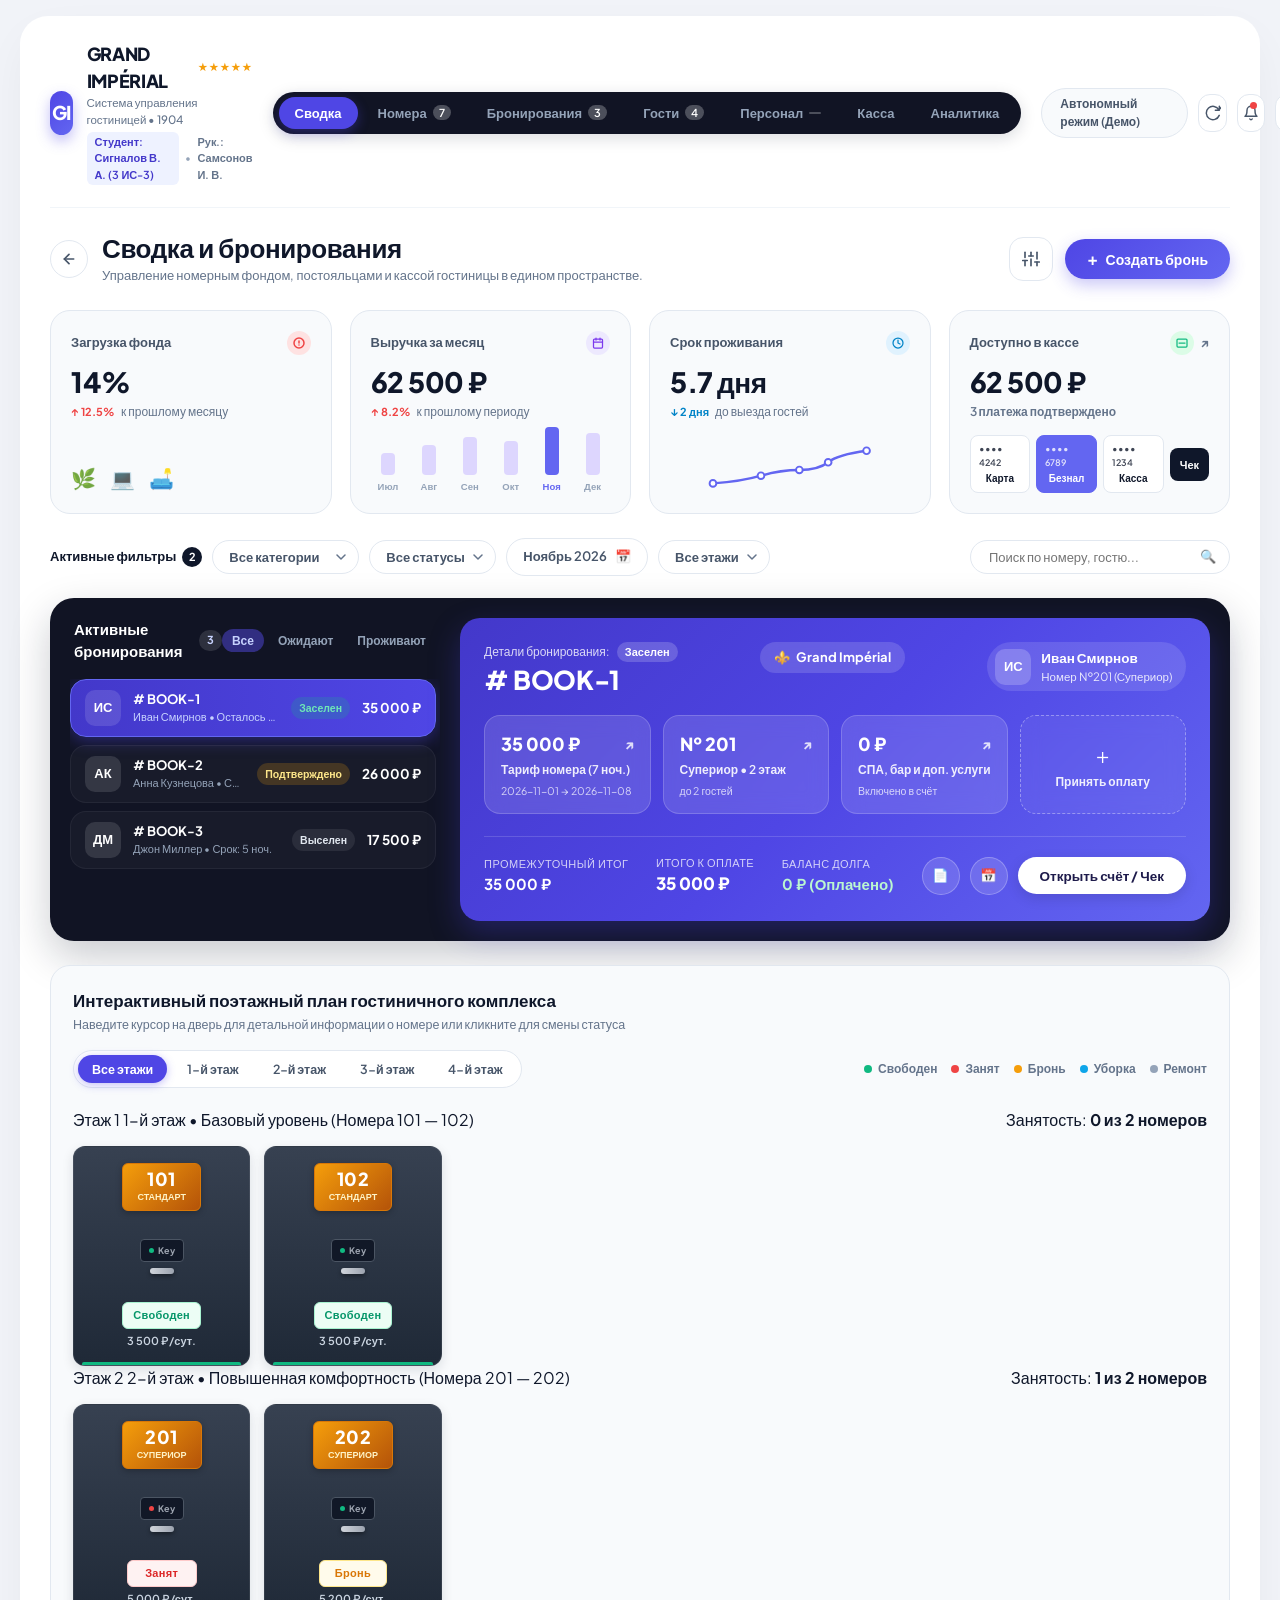
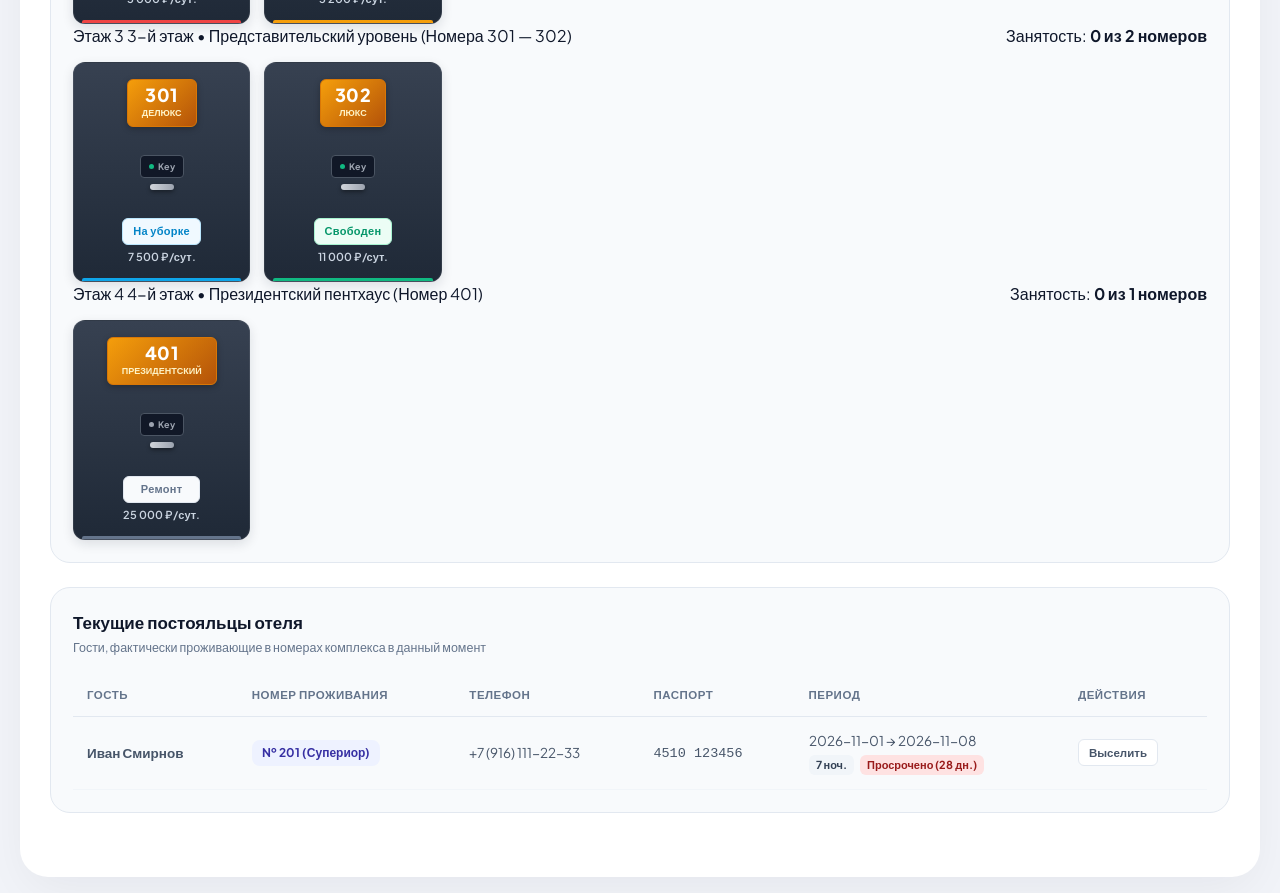
==== hotel-frontend/index.html @ 17fbbdf3 "Адаптация премиального Fintech SaaS Bento дизайна: дашборд-кокпит, капсульная навигация, мини-график" ====
<!DOCTYPE html>
<html lang="ru">
<head>
  <meta charset="UTF-8">
  <meta name="viewport" content="width=device-width, initial-scale=1.0">
  <title>ИС «Гостиница» — Управление номерным фондом</title>
  <link rel="preconnect" href="https://fonts.googleapis.com">
  <link rel="preconnect" href="https://fonts.gstatic.com" crossorigin>
  <link href="https://fonts.googleapis.com/css2?family=Plus+Jakarta+Sans:wght@400;500;600;700;800&display=swap" rel="stylesheet">
  <link rel="stylesheet" href="style.css">
</head>
<body>

  <!-- ======================================================================
       МАСТЕР-ХОЛСТ ПРИЛОЖЕНИЯ (СОВРЕМЕННЫЙ FINTECH / SAAS BENTO СТИЛЬ)
       ====================================================================== -->
  <div class="app-canvas">

    <!-- ВЕРХНЯЯ НАВИГАЦИОННАЯ ПАНЕЛЬ -->
    <header class="navbar">
      <!-- Логотип и бренд отеля -->
      <div class="brand-section">
        <div class="brand-logo-badge" title="Grand Impérial • Hotel Management System">
          <span class="brand-monogram">GI</span>
        </div>
        <div class="brand-info">
          <div class="brand-name-row">
            <span class="brand-name">GRAND IMPÉRIAL</span>
            <span class="brand-stars">★★★★★</span>
          </div>
          <div class="brand-tagline">Система управления гостиницей • 1904</div>
          <div class="brand-credentials">
            <span class="cred-pill">Студент: Сигналов В. А. (3 ИС-3)</span>
            <span class="cred-separator">•</span>
            <span class="cred-instructor">Рук.: Самсонов И. В.</span>
          </div>
        </div>
      </div>

      <!-- Центральная капсульная навигация (Pill Navigation) -->
      <nav class="nav-capsule">
        <button class="nav-item active" data-view="dashboard">
          <span>Сводка</span>
        </button>
        <button class="nav-item" data-view="rooms">
          <span>Номера</span>
          <span id="nav-rooms-badge" class="nav-pill-badge"></span>
        </button>
        <button class="nav-item" data-view="bookings">
          <span>Бронирования</span>
          <span id="nav-bookings-badge" class="nav-pill-badge"></span>
        </button>
        <button class="nav-item" data-view="guests">
          <span>Гости</span>
          <span id="nav-guests-badge" class="nav-pill-badge"></span>
        </button>
        <button class="nav-item" data-view="staff">
          <span>Персонал</span>
          <span id="nav-staff-badge" class="nav-pill-badge"></span>
        </button>
        <button class="nav-item" data-view="tariffs">
          <span>Касса</span>
        </button>
        <button class="nav-item" data-view="reports">
          <span>Аналитика</span>
        </button>
      </nav>

      <!-- Правый блок действий и профиль -->
      <div class="nav-actions-group">
        <!-- Статус сервера -->
        <div class="server-status-pill" title="Статус подключения к Spring Boot REST API">
          <span id="server-status-dot" class="server-pulse-dot"></span>
          <span id="server-status-label">Онлайн</span>
        </div>

        <!-- Кнопка проверки связи -->
        <button class="icon-round-btn" onclick="checkBackendConnection(true)" title="Проверить связь с сервером">
          <svg width="16" height="16" viewBox="0 0 24 24" fill="none" stroke="currentColor" stroke-width="2.2" stroke-linecap="round" stroke-linejoin="round">
            <path d="M21.5 2v6h-6M21.34 15.57a10 10 0 1 1-.57-8.38l5.67-5.67"/>
          </svg>
        </button>

        <!-- Колокольчик уведомлений -->
        <button class="icon-round-btn with-badge" title="Системные уведомления" onclick="notify('Система управления работает в штатном режиме')">
          <svg width="16" height="16" viewBox="0 0 24 24" fill="none" stroke="currentColor" stroke-width="2.2" stroke-linecap="round" stroke-linejoin="round">
            <path d="M18 8A6 6 0 0 0 6 8c0 7-3 9-3 9h18s-3-2-3-9"></path>
            <path d="M13.73 21a2 2 0 0 1-3.46 0"></path>
          </svg>
          <span class="btn-dot-badge"></span>
        </button>

        <!-- Защита от стресс-тестирования (Илья Валерьевич) -->
        <button class="icon-round-btn" title="Защита от стресс-тестирования (Илья Валерьевич)" onclick="window.triggerSamsonovStressTest('OVERFLOW')">
          <svg width="16" height="16" viewBox="0 0 24 24" fill="none" stroke="currentColor" stroke-width="2.2" stroke-linecap="round" stroke-linejoin="round">
            <path d="M12 22s8-4 8-10V5l-8-3-8 3v7c0 6 8 10 8 10z"/>
          </svg>
        </button>

        <!-- Аватар пользователя (Сигналов В. А.) -->
        <div class="user-avatar-badge" title="Студент Сигналов В. А. (Группа 3 ИС-3)">
          <span>ВС</span>
        </div>
      </div>
    </header>

    <!-- ПОДЗАГОЛОВОК СТРАНИЦЫ (ЗАГОЛОВОК + ДЕЙСТВИЕ) -->
    <div class="sub-header-bar">
      <div class="sub-header-title-box">
        <button class="btn-circle-back" onclick="navigateTo('dashboard')" title="На главную">
          <svg width="16" height="16" viewBox="0 0 24 24" fill="none" stroke="currentColor" stroke-width="2.5" stroke-linecap="round" stroke-linejoin="round">
            <line x1="19" y1="12" x2="5" y2="12"></line>
            <polyline points="12 19 5 12 12 5"></polyline>
          </svg>
        </button>
        <div>
          <h2 id="page-main-title" class="page-title">Сводка и бронирования</h2>
          <p id="page-main-subtitle" class="page-subtitle">Управление номерным фондом, постояльцами и кассой гостиницы в едином пространстве.</p>
        </div>
      </div>

      <div class="sub-header-actions">
        <button class="btn-icon-filter" title="Фильтры" onclick="toggleActiveFilters()">
          <svg width="18" height="18" viewBox="0 0 24 24" fill="none" stroke="currentColor" stroke-width="2.2" stroke-linecap="round" stroke-linejoin="round">
            <line x1="4" y1="21" x2="4" y2="14"></line>
            <line x1="4" y1="10" x2="4" y2="3"></line>
            <line x1="12" y1="21" x2="12" y2="12"></line>
            <line x1="12" y1="8" x2="12" y2="3"></line>
            <line x1="20" y1="21" x2="20" y2="16"></line>
            <line x1="20" y1="12" x2="20" y2="3"></line>
            <line x1="1" y1="14" x2="7" y2="14"></line>
            <line x1="9" y1="8" x2="15" y2="8"></line>
            <line x1="17" y1="16" x2="23" y2="16"></line>
          </svg>
        </button>

        <button class="btn-primary-capsule" onclick="openModal('modal-add-booking')">
          <span class="plus-sign">+</span> Создать бронь
        </button>
      </div>
    </div>

    <!-- ======================================================================
         1. ДАШБОРД (СВОДКА И БРОНИРОВАНИЯ)
         ====================================================================== -->
    <section id="view-dashboard" class="screen-view active">
      
      <!-- 4 BENTO KPI КАРТОЧКИ (ИЗ РЕФЕРЕНСА) -->
      <div class="bento-metric-grid">
        
        <!-- Карточка 1: Загрузка фонда -->
        <div class="bento-stat-card">
          <div class="bento-card-top">
            <span class="bento-card-label">Загрузка фонда</span>
            <span class="bento-icon-circle red" title="Текущий уровень заполненности">
              <svg width="12" height="12" viewBox="0 0 24 24" fill="none" stroke="currentColor" stroke-width="3" stroke-linecap="round" stroke-linejoin="round">
                <circle cx="12" cy="12" r="10"></circle>
                <line x1="12" y1="8" x2="12" y2="12"></line>
                <line x1="12" y1="16" x2="12.01" y2="16"></line>
              </svg>
            </span>
          </div>
          <div id="dash-kpi-rate" class="bento-big-metric">0%</div>
          <div class="bento-delta-row">
            <span class="delta-badge positive">↑ 12.5%</span>
            <span class="delta-text">к прошлому месяцу</span>
          </div>

          <!-- Миниатюра интерьера номера -->
          <div class="bento-visual-room">
            <div class="room-lamp-art">
              <div class="art-plant">🌿</div>
              <div class="art-laptop">💻</div>
              <div class="art-lamp">🛋️</div>
            </div>
          </div>
        </div>

        <!-- Карточка 2: Выручка за период (с мини-бар-чартом) -->
        <div class="bento-stat-card">
          <div class="bento-card-top">
            <span class="bento-card-label">Выручка за месяц</span>
            <span class="bento-icon-circle purple" title="Кассовые поступления">
              <svg width="12" height="12" viewBox="0 0 24 24" fill="none" stroke="currentColor" stroke-width="2.5" stroke-linecap="round" stroke-linejoin="round">
                <rect x="3" y="4" width="18" height="18" rx="2" ry="2"></rect>
                <line x1="16" y1="2" x2="16" y2="6"></line>
                <line x1="8" y1="2" x2="8" y2="6"></line>
                <line x1="3" y1="10" x2="21" y2="10"></line>
              </svg>
            </span>
          </div>
          <div id="dash-kpi-rev" class="bento-big-metric">0 ₽</div>
          <div class="bento-delta-row">
            <span class="delta-badge positive">↑ 8.2%</span>
            <span class="delta-text">к прошлому периоду</span>
          </div>

          <!-- Мини-гистограмма (Bar Chart) как в референсе -->
          <div class="mini-bar-chart">
            <div class="mini-bar-col">
              <div class="mini-bar-fill h-40"></div>
              <span>Июл</span>
            </div>
            <div class="mini-bar-col">
              <div class="mini-bar-fill h-55"></div>
              <span>Авг</span>
            </div>
            <div class="mini-bar-col">
              <div class="mini-bar-fill h-70"></div>
              <span>Сен</span>
            </div>
            <div class="mini-bar-col">
              <div class="mini-bar-fill h-60"></div>
              <span>Окт</span>
            </div>
            <div class="mini-bar-col active">
              <div class="mini-bar-fill h-90"></div>
              <span>Ноя</span>
            </div>
            <div class="mini-bar-col">
              <div class="mini-bar-fill h-75"></div>
              <span>Дек</span>
            </div>
          </div>
        </div>

        <!-- Карточка 3: Средний срок проживания (со спарклайном) -->
        <div class="bento-stat-card">
          <div class="bento-card-top">
            <span class="bento-card-label">Срок проживания</span>
            <span class="bento-icon-circle cyan" title="Средняя продолжительность заезда">
              <svg width="12" height="12" viewBox="0 0 24 24" fill="none" stroke="currentColor" stroke-width="2.5" stroke-linecap="round" stroke-linejoin="round">
                <circle cx="12" cy="12" r="10"></circle>
                <polyline points="12 6 12 12 16 14"></polyline>
              </svg>
            </span>
          </div>
          <div id="dash-kpi-stay" class="bento-big-metric">3.4 дня</div>
          <div class="bento-delta-row">
            <span class="delta-badge cyan">↓ 2 дня</span>
            <span class="delta-text">до выезда гостей</span>
          </div>

          <!-- Спарклайн кривая с точками как в референсе -->
          <div class="mini-sparkline-box">
            <svg class="sparkline-svg" viewBox="0 0 160 50">
              <path d="M 0 40 Q 30 38, 50 32 T 90 26 T 120 18 T 160 6" fill="none" stroke="#6366f1" stroke-width="2.5" stroke-linecap="round"/>
              <circle cx="0" cy="40" r="3.5" fill="#ffffff" stroke="#6366f1" stroke-width="2"/>
              <circle cx="50" cy="32" r="3.5" fill="#ffffff" stroke="#6366f1" stroke-width="2"/>
              <circle cx="90" cy="26" r="3.5" fill="#ffffff" stroke="#6366f1" stroke-width="2"/>
              <circle cx="120" cy="18" r="3.5" fill="#ffffff" stroke="#6366f1" stroke-width="2"/>
              <circle cx="160" cy="6" r="3.5" fill="#ffffff" stroke="#6366f1" stroke-width="2"/>
            </svg>
          </div>
        </div>

        <!-- Карточка 4: Кассовый баланс и способы выплат -->
        <div class="bento-stat-card">
          <div class="bento-card-top">
            <span class="bento-card-label">Доступно в кассе</span>
            <div style="display:flex; gap:6px; align-items:center">
              <span class="bento-icon-circle green" title="Финансовый резерв">
                <svg width="12" height="12" viewBox="0 0 24 24" fill="none" stroke="currentColor" stroke-width="2.5" stroke-linecap="round" stroke-linejoin="round">
                  <rect x="2" y="4" width="20" height="16" rx="2"/>
                  <line x1="6" y1="12" x2="18" y2="12"/>
                </svg>
              </span>
              <span class="bento-arrow-top-right">↗</span>
            </div>
          </div>
          <div id="dash-kpi-cash" class="bento-big-metric">62 500 ₽</div>
          <div class="bento-delta-row">
            <span class="delta-text" style="color:#64748b; font-weight:600">3 платежа подтверждено</span>
          </div>

          <!-- Способы оплаты (карточки чипов Visa/Stripe/Безнал) -->
          <div class="payment-chips-row">
            <div class="pay-chip">
              <span class="chip-dots">•••• 4242</span>
              <span class="chip-brand">Карта</span>
            </div>
            <div class="pay-chip active-purple">
              <span class="chip-dots">•••• 6789</span>
              <span class="chip-brand">Безнал</span>
            </div>
            <div class="pay-chip">
              <span class="chip-dots">•••• 1234</span>
              <span class="chip-brand">Касса</span>
            </div>
            <button class="pay-chip-btn" onclick="openPaymentModal()" title="Принять оплату">
              Чек
            </button>
          </div>
        </div>

      </div>

      <!-- СТРОКА АКТИВНЫХ ФИЛЬТРОВ (КАК В РЕФЕРЕНСЕ) -->
      <div class="filter-toolbar-row">
        <div class="filter-left-group">
          <div class="filter-active-pill">
            <span>Активные фильтры</span>
            <span id="active-filters-count" class="filter-count-badge">2</span>
          </div>

          <!-- Выпадающие фильтры в стиле пилюль -->
          <div class="pill-select-wrapper">
            <select id="dash-filter-category" class="pill-select" onchange="filterDashboardContent()">
              <option value="">Все категории</option>
              <option value="STANDARD">Стандарт</option>
              <option value="SUPERIOR">Супериор</option>
              <option value="DELUXE">Делюкс</option>
              <option value="SUITE">Люкс</option>
              <option value="PRESIDENTIAL">Президентский</option>
            </select>
          </div>

          <div class="pill-select-wrapper">
            <select id="dash-filter-status" class="pill-select" onchange="filterDashboardContent()">
              <option value="">Все статусы</option>
              <option value="AVAILABLE">Свободен</option>
              <option value="OCCUPIED">Занят</option>
              <option value="BOOKED">Бронь</option>
              <option value="CLEANING">Уборка</option>
              <option value="OUT_OF_ORDER">Ремонт</option>
            </select>
          </div>

          <div class="pill-date-chip">
            <span>Ноябрь 2026</span>
            <span class="chip-cal-icon">📅</span>
          </div>

          <div class="pill-select-wrapper">
            <select id="dash-filter-floor" class="pill-select" onchange="filterFloorView(this.value)">
              <option value="all">Все этажи</option>
              <option value="1">1-й этаж</option>
              <option value="2">2-й этаж</option>
              <option value="3">3-й этаж</option>
              <option value="4">4-й этаж</option>
            </select>
          </div>
        </div>

        <div class="filter-search-box">
          <input type="text" id="dash-global-search" class="pill-search-input" placeholder="Поиск по номеру, гостю..." oninput="handleGlobalSearch(this.value)">
          <span class="search-lens-icon">🔍</span>
        </div>
      </div>

      <!-- ФЛАГМАНСКАЯ ТЕМНАЯ ПАНЕЛЬ-КОКПИТ (DUAL-PANE MASTER-DETAIL ИЗ РЕФЕРЕНСА) -->
      <div class="cockpit-container">
        <!-- Левая часть: Список бронирований и постояльцев -->
        <div class="cockpit-sidebar">
          <div class="cockpit-sidebar-header">
            <div class="cockpit-sidebar-title">
              <span>Активные бронирования</span>
              <span id="cockpit-count-badge" class="cockpit-counter">0</span>
            </div>
            <div class="cockpit-mini-tabs">
              <button class="cockpit-tab-pill active" onclick="setCockpitFilter('ALL', this)">Все</button>
              <button class="cockpit-tab-pill" onclick="setCockpitFilter('UNPAID', this)">Ожидают</button>
              <button class="cockpit-tab-pill" onclick="setCockpitFilter('CHECKED_IN', this)">Проживают</button>
            </div>
          </div>

          <div id="cockpit-bookings-list" class="cockpit-list">
            <!-- Заполняется динамически через renderDashboardCockpit() -->
          </div>
        </div>

        <!-- Правая часть: Фирменная индиго-карточка деталей бронирования -->
        <div class="cockpit-detail-pane">
          <div id="cockpit-detail-container" class="cockpit-detail-card">
            <!-- Заполняется динамически через renderDashboardCockpit() -->
          </div>
        </div>
      </div>

      <!-- ИНТЕРАКТИВНЫЙ ПОЭТАЖНЫЙ ПЛАН С ДВЕРЯМИ НОМЕРОВ -->
      <div class="floor-plan-panel" style="margin-top:24px">
        <div class="panel-header" style="margin-bottom:16px; border-bottom:none; padding-bottom:0">
          <div>
            <div class="panel-title">Интерактивный поэтажный план гостиничного комплекса</div>
            <div class="panel-subtitle">
              Наведите курсор на дверь для детальной информации о номере или кликните для смены статуса
            </div>
          </div>
        </div>

        <!-- Панель фильтрации этажей и легенда -->
        <div class="floor-selector-bar">
          <div class="floor-tabs" id="floor-tabs-nav">
            <button class="floor-tab-btn active" onclick="filterFloorView('all')">Все этажи</button>
            <button class="floor-tab-btn" onclick="filterFloorView(1)">1-й этаж</button>
            <button class="floor-tab-btn" onclick="filterFloorView(2)">2-й этаж</button>
            <button class="floor-tab-btn" onclick="filterFloorView(3)">3-й этаж</button>
            <button class="floor-tab-btn" onclick="filterFloorView(4)">4-й этаж</button>
          </div>

          <div class="status-legend">
            <div class="legend-item"><span class="legend-dot available"></span> Свободен</div>
            <div class="legend-item"><span class="legend-dot occupied"></span> Занят</div>
            <div class="legend-item"><span class="legend-dot booked"></span> Бронь</div>
            <div class="legend-item"><span class="legend-dot cleaning"></span> Уборка</div>
            <div class="legend-item"><span class="legend-dot repair"></span> Ремонт</div>
          </div>
        </div>

        <!-- Контейнер коридоров этажей -->
        <div id="floor-corridors-list"></div>
      </div>

      <!-- РЕЕСТР ПРОЖИВАЮЩИХ ПОСТОЯЛЬЦЕВ -->
      <div class="panel" style="margin-top:24px">
        <div class="panel-header">
          <div>
            <div class="panel-title">Текущие постояльцы отеля</div>
            <div class="panel-subtitle">Гости, фактически проживающие в номерах комплекса в данный момент</div>
          </div>
        </div>
        <div class="table-responsive">
          <table class="table">
            <thead>
              <tr>
                <th>Гость</th>
                <th>Номер проживания</th>
                <th>Телефон</th>
                <th>Паспорт</th>
                <th>Период</th>
                <th>Действия</th>
              </tr>
            </thead>
            <tbody id="dash-arrivals"></tbody>
          </table>
        </div>
      </div>

    </section>

    <!-- ======================================================================
         2. НОМЕРА
         ====================================================================== -->
    <section id="view-rooms" class="screen-view">
      <div class="panel">
        <div class="panel-header">
          <div>
            <div class="panel-title">Реестр номерного фонда</div>
            <div class="panel-subtitle">Полный перечень номеров гостиницы с параметрами и тарификацией</div>
          </div>
          <button class="btn-primary-capsule" onclick="openModal('modal-add-room')">
            <span class="plus-sign">+</span> Добавить номер
          </button>
        </div>

        <div style="display:flex; gap:12px; flex-wrap:wrap; margin-bottom:18px">
          <div class="pill-search-box-inline">
            <input type="text" id="room-search-input" class="pill-search-input" placeholder="Поиск по номеру..." oninput="filterRoomsList()">
          </div>
          <div class="pill-select-wrapper">
            <select id="room-status-filter" class="pill-select" onchange="filterRoomsList()">
              <option value="">Все статусы</option>
              <option value="AVAILABLE">Свободен</option>
              <option value="OCCUPIED">Занят</option>
              <option value="BOOKED">Забронирован</option>
              <option value="CLEANING">На уборке</option>
              <option value="OUT_OF_ORDER">Ремонт</option>
            </select>
          </div>
        </div>

        <div class="table-responsive">
          <table class="table">
            <thead>
              <tr>
                <th>Номер</th>
                <th>Категория</th>
                <th>Этаж</th>
                <th>Вместимость</th>
                <th>Цена за сутки</th>
                <th>Текущий статус</th>
                <th>Действия</th>
              </tr>
            </thead>
            <tbody id="rooms-tbody"></tbody>
          </table>
        </div>
      </div>
    </section>

    <!-- ======================================================================
         3. БРОНИРОВАНИЯ
         ====================================================================== -->
    <section id="view-bookings" class="screen-view">
      <div class="panel">
        <div class="panel-header">
          <div>
            <div class="panel-title">Журнал бронирований</div>
            <div class="panel-subtitle">Учет предварительных и активных броней номерного фонда</div>
          </div>
          <button class="btn-primary-capsule" onclick="openModal('modal-add-booking')">
            <span class="plus-sign">+</span> Создать бронь
          </button>
        </div>

        <div class="table-responsive">
          <table class="table">
            <thead>
              <tr>
                <th>ID</th>
                <th>Гость</th>
                <th>Номер</th>
                <th>Даты проживания</th>
                <th>Стоимость</th>
                <th>Статус</th>
                <th>Действия</th>
              </tr>
            </thead>
            <tbody id="bookings-tbody"></tbody>
          </table>
        </div>
      </div>
    </section>

    <!-- ======================================================================
         4. СЛУЖБА ПРИЕМА И ГОСТИ
         ====================================================================== -->
    <section id="view-guests" class="screen-view">
      <div class="panel">
        <div class="panel-header">
          <div>
            <div class="panel-title">Служба приема и база постояльцев</div>
            <div class="panel-subtitle">Информация о гостях, прикрепленных номерах и статус заселения</div>
          </div>
          <button class="btn-primary-capsule" onclick="openModal('modal-add-guest')">
            <span class="plus-sign">+</span> Зарегистрировать гостя
          </button>
        </div>

        <div class="table-responsive">
          <table class="table">
            <thead>
              <tr>
                <th>ФИО гостя</th>
                <th>Назначенный номер</th>
                <th>Паспорт</th>
                <th>Телефон</th>
                <th>Гражданство</th>
                <th>Статус размещения</th>
                <th>Действие службы приема</th>
              </tr>
            </thead>
            <tbody id="guests-tbody"></tbody>
          </table>
        </div>
      </div>
    </section>

    <!-- ======================================================================
         5. ПЕРСОНАЛ
         ====================================================================== -->
    <section id="view-staff" class="screen-view">
      <div class="panel">
        <div class="panel-header">
          <div>
            <div class="panel-title">Штатное расписание и сотрудники</div>
            <div class="panel-subtitle">Управление персоналом гостиницы, должностями и сменами</div>
          </div>
          <button class="btn-primary-capsule" onclick="openModal('modal-add-staff')">
            <span class="plus-sign">+</span> Добавить сотрудника
          </button>
        </div>
        <div id="staff-grid" class="staff-grid"></div>
      </div>
    </section>

    <!-- ======================================================================
         6. ТАРИФЫ И КАССА
         ====================================================================== -->
    <section id="view-tariffs" class="screen-view">
      <div class="panel">
        <div class="panel-header">
          <div>
            <div class="panel-title">Тарифная сетка номеров</div>
            <div class="panel-subtitle">Базовые и сезонные цены на категории номеров</div>
          </div>
        </div>
        <div class="table-responsive">
          <table class="table">
            <thead>
              <tr>
                <th>Тарифный план</th>
                <th>Категория</th>
                <th>Цена за сутки</th>
                <th>Период действия</th>
                <th>Статус</th>
              </tr>
            </thead>
            <tbody id="tariffs-tbody"></tbody>
          </table>
        </div>
      </div>

      <div class="panel" style="margin-top:24px">
        <div class="panel-header">
          <div>
            <div class="panel-title">Кассовый журнал платежей</div>
            <div class="panel-subtitle">Реестр входящих оплат и предоплат за проживание</div>
          </div>
          <button class="btn-primary-capsule" onclick="openPaymentModal()">
            <span class="plus-sign">+</span> Принять оплату
          </button>
        </div>
        <div class="table-responsive">
          <table class="table">
            <thead>
              <tr>
                <th>ID</th>
                <th>Основание</th>
                <th>Сумма</th>
                <th>Способ оплаты</th>
                <th>Дата и время</th>
                <th>Примечание</th>
              </tr>
            </thead>
            <tbody id="payments-tbody"></tbody>
          </table>
        </div>
      </div>
    </section>

    <!-- ======================================================================
         7. АНАЛИТИКА И ОТЧЕТЫ
         ====================================================================== -->
    <section id="view-reports" class="screen-view">
      
      <div class="bento-row">
        <div class="bento-card">
          <div class="label">Средняя загрузка фонда</div>
          <div id="rep-occ-rate" class="metric" style="color:#4f46e5">0%</div>
          <div id="rep-occ-total" class="desc" style="font-weight:700">Всего 0 номеров</div>
          <div id="rep-occ-breakdown" class="desc" style="margin-top:6px"></div>
        </div>

        <div class="bento-card">
          <div class="label">Общая выручка отеля</div>
          <div id="rep-rev-total" class="metric" style="color:#10b981">0 ₽</div>
          <div id="rep-rev-tx" class="desc" style="font-weight:700">0 платежей проведено</div>
          <div class="desc" style="margin-top:6px">Всего финансовых поступлений</div>
        </div>
      </div>

      <div class="report-grid">
        <div class="panel">
          <div class="panel-header">
            <div>
              <div class="panel-title">Структура выручки по способам расчета</div>
              <div class="panel-subtitle">Распределение финансовых потоков комплекса</div>
            </div>
          </div>
          <div class="metric-bar-group">
            <div class="metric-bar-item">
              <div class="metric-bar-labels">
                <span style="font-weight:600">Банковские карты:</span>
                <strong id="rep-card-sum">0 ₽</strong>
              </div>
              <div class="metric-bar-track">
                <div id="rep-card-bar" class="metric-bar-fill card-blue" style="width:0%"></div>
              </div>
            </div>

            <div class="metric-bar-item">
              <div class="metric-bar-labels">
                <span style="font-weight:600">Безналичные переводы:</span>
                <strong id="rep-transfer-sum">0 ₽</strong>
              </div>
              <div class="metric-bar-track">
                <div id="rep-transfer-bar" class="metric-bar-fill transfer-purple" style="width:0%"></div>
              </div>
            </div>

            <div class="metric-bar-item">
              <div class="metric-bar-labels">
                <span style="font-weight:600">Наличный расчет:</span>
                <strong id="rep-cash-sum">0 ₽</strong>
              </div>
              <div class="metric-bar-track">
                <div id="rep-cash-bar" class="metric-bar-fill cash-emerald" style="width:0%"></div>
              </div>
            </div>
          </div>
        </div>

        <div class="panel">
          <div class="panel-header">
            <div>
              <div class="panel-title">Показатели персонала</div>
              <div class="panel-subtitle">Оценки и количество завершенных смен</div>
            </div>
          </div>
          <div id="rep-staff-kpi" style="display:flex; flex-direction:column; gap:12px"></div>
        </div>
      </div>
    </section>

  </div> <!-- /app-canvas -->

  <!-- ======================================================================
       МОДАЛЬНЫЕ ОКНА
       ====================================================================== -->

  <!-- 1. Быстрое заселение гостя в номер -->
  <div id="modal-quick-checkin" class="modal-backdrop">
    <div class="modal-box">
      <div class="modal-header">
        <h3>Заселение гостя в номер</h3>
        <button class="modal-close-btn" onclick="closeModal('modal-quick-checkin')">&times;</button>
      </div>
      <form onsubmit="submitQuickCheckIn(event)">
        <div class="modal-body form-grid">
          <div id="modal-quick-checkin-alert" class="modal-alert full" style="display:none"></div>
          
          <input type="hidden" id="checkin-guest-id">
          <div class="form-group full">
            <label>Гость</label>
            <input type="text" id="checkin-guest-name" class="form-control" readonly style="background:#f8fafc; font-weight:700">
          </div>

          <div class="form-group full">
            <label>Выберите номер для заселения</label>
            <select id="checkin-room-select" class="form-control" required onchange="recalculateCheckInSummary()">
              <option value="">-- Выберите свободный номер --</option>
            </select>
          </div>

          <div class="form-group">
            <label>Дата заезда</label>
            <input type="date" id="checkin-date" class="form-control" required onchange="onQuickCheckInDateChange()">
          </div>

          <div class="form-group">
            <label>Количество ночей</label>
            <input type="number" id="checkin-nights" class="form-control" min="1" max="90" value="3" required oninput="onQuickCheckInNightsInput()">
          </div>

          <div class="form-group full">
            <label>Планируемая дата выезда (расчет)</label>
            <input type="date" id="checkin-checkout-date" class="form-control" required onchange="onQuickCheckInOutDateChange()">
          </div>

          <!-- Сводка расчета проживания -->
          <div id="checkin-calculation-box" class="form-group full" style="background:#f8fafc; border:1px solid #e2e8f0; border-radius:12px; padding:12px; font-size:12.5px; line-height:1.6">
            <div>Тариф номера: <strong id="checkin-summary-rate">—</strong></div>
            <div>Срок: <strong id="checkin-summary-nights">3 ночи</strong> (<span id="checkin-summary-dates">—</span>)</div>
            <div style="font-size:14px; color:#4f46e5; font-weight:800; margin-top:4px">Итоговая стоимость: <span id="checkin-summary-total">—</span></div>
          </div>
        </div>
        <div class="modal-footer">
          <button type="button" class="btn btn-secondary" onclick="closeModal('modal-quick-checkin')">Отмена</button>
          <button type="submit" id="checkin-submit-btn" class="btn btn-primary">Заселить в номер</button>
        </div>
      </form>
    </div>
  </div>

  <!-- 2. Смена статуса номера -->
  <div id="modal-status" class="modal-backdrop">
    <div class="modal-box">
      <div class="modal-header">
        <h3>Управление статусом номера <span id="status-modal-num"></span></h3>
        <button class="modal-close-btn" onclick="closeModal('modal-status')">&times;</button>
      </div>
      <div class="modal-body">
        <div id="modal-status-alert" class="modal-alert" style="display:none"></div>
        <div class="form-group">
          <label>Новый статус номера</label>
          <select id="modal-room-status-sel" class="form-control">
            <option value="AVAILABLE">Свободен (готов к заселению)</option>
            <option value="OCCUPIED">Занят (проживает гость)</option>
            <option value="BOOKED">Забронирован (ожидает заезда)</option>
            <option value="CLEANING">На уборке (санитарная обработка)</option>
            <option value="OUT_OF_ORDER">Ремонт (техническое обслуживание)</option>
          </select>
        </div>
      </div>
      <div class="modal-footer">
        <button type="button" class="btn btn-secondary" onclick="closeModal('modal-status')">Отмена</button>
        <button id="modal-status-submit-btn" class="btn btn-primary" onclick="applyRoomStatus()">Сохранить статус</button>
      </div>
    </div>
  </div>

  <!-- 3. Новый номер -->
  <div id="modal-add-room" class="modal-backdrop">
    <div class="modal-box">
      <div class="modal-header">
        <h3>Добавление номера в фонд</h3>
        <button class="modal-close-btn" onclick="closeModal('modal-add-room')">&times;</button>
      </div>
      <form onsubmit="submitRoom(event)">
        <div class="modal-body form-grid">
          <div id="modal-add-room-alert" class="modal-alert full" style="display:none"></div>
          <div class="form-group">
            <label>Номер комнаты</label>
            <input type="text" id="add-room-num" class="form-control" placeholder="Напр. 101" required>
          </div>
          <div class="form-group">
            <label>Категория</label>
            <select id="add-room-type" class="form-control" required>
              <option value="STANDARD">Стандарт</option>
              <option value="SUPERIOR">Супериор</option>
              <option value="DELUXE">Делюкс</option>
              <option value="SUITE">Люкс</option>
              <option value="PRESIDENTIAL">Президентский</option>
            </select>
          </div>
          <div class="form-group">
            <label>Этаж (1-4)</label>
            <input type="number" id="add-room-floor" class="form-control" min="1" max="4" value="1" required>
          </div>
          <div class="form-group">
            <label>Вместимость (чел.)</label>
            <input type="number" id="add-room-guests" class="form-control" min="1" max="10" value="2" required>
          </div>
          <div class="form-group">
            <label>Тариф за сутки (₽)</label>
            <input type="number" id="add-room-price" class="form-control" step="100" min="500" value="3500" required>
          </div>
          <div class="form-group">
            <label>Исходный статус</label>
            <select id="add-room-status" class="form-control">
              <option value="AVAILABLE">Свободен</option>
              <option value="CLEANING">На уборке</option>
              <option value="OUT_OF_ORDER">Ремонт</option>
            </select>
          </div>
          <div class="form-group full">
            <label>Описание и оснащение</label>
            <textarea id="add-room-desc" class="form-control" rows="2" placeholder="Кровать King-size, рабочий стол, балкон..."></textarea>
          </div>
        </div>
        <div class="modal-footer">
          <button type="button" class="btn btn-secondary" onclick="closeModal('modal-add-room')">Отмена</button>
          <button type="submit" id="add-room-submit-btn" class="btn btn-primary">Создать номер</button>
        </div>
      </form>
    </div>
  </div>

  <!-- 4. Новое бронирование -->
  <div id="modal-add-booking" class="modal-backdrop">
    <div class="modal-box wide">
      <div class="modal-header">
        <h3>Новое бронирование</h3>
        <button class="modal-close-btn" onclick="closeModal('modal-add-booking')">&times;</button>
      </div>
      <form onsubmit="submitBooking(event)">
        <div class="modal-body form-grid">
          <div id="modal-add-booking-alert" class="modal-alert full" style="display:none"></div>
          <div class="form-group full">
            <label>Номер</label>
            <select id="newbook-room" class="form-control" required onchange="recalculateBookingSummary()"></select>
          </div>
          <div class="form-group full">
            <label>Гость</label>
            <select id="newbook-guest" class="form-control" required></select>
          </div>
          <div class="form-group">
            <label>Дата заезда</label>
            <input type="date" id="newbook-checkin" class="form-control" required onchange="onBookingCheckInDateChange()">
          </div>
          <div class="form-group">
            <label>Количество ночей</label>
            <input type="number" id="newbook-nights" class="form-control" min="1" max="90" value="3" required oninput="onBookingNightsChange()">
          </div>
          <div class="form-group">
            <label>Дата выезда</label>
            <input type="date" id="newbook-checkout" class="form-control" required onchange="onBookingCheckOutDateChange()">
          </div>
          <div class="form-group">
            <label>Гостей (чел.)</label>
            <input type="number" id="newbook-count" class="form-control" min="1" max="10" value="2" required>
          </div>

          <!-- Сводка расчета и проверка занятости -->
          <div id="newbook-summary-box" class="form-group full" style="background:#f8fafc; border:1px solid #e2e8f0; border-radius:12px; padding:14px; font-size:13px; line-height:1.6">
            <div id="newbook-conflict-alert" style="display:none; color:#ef4444; font-weight:700; margin-bottom:6px"></div>
            <div>Тариф выбранного номера: <strong id="newbook-calc-rate">—</strong></div>
            <div>Срок проживания: <strong id="newbook-calc-nights">3 ночи</strong></div>
            <div style="font-size:15px; color:#4f46e5; font-weight:800; margin-top:4px">
              Итого к оплате: <span id="newbook-calc-total">—</span>
            </div>
          </div>
        </div>
        <div class="modal-footer">
          <button type="button" class="btn btn-secondary" onclick="closeModal('modal-add-booking')">Отмена</button>
          <button type="submit" id="add-booking-submit-btn" class="btn btn-primary">Подтвердить бронь</button>
        </div>
      </form>
    </div>
  </div>

  <!-- 5. Новый гость -->
  <div id="modal-add-guest" class="modal-backdrop">
    <div class="modal-box">
      <div class="modal-header">
        <h3>Регистрация гостя в службе приема</h3>
        <button class="modal-close-btn" onclick="closeModal('modal-add-guest')">&times;</button>
      </div>
      <form onsubmit="submitGuest(event)">
        <div class="modal-body form-grid">
          <div id="modal-add-guest-alert" class="modal-alert full" style="display:none"></div>
          <div class="form-group">
            <label>Имя</label>
            <input type="text" id="guest-fn" class="form-control" placeholder="Иван" required>
          </div>
          <div class="form-group">
            <label>Фамилия</label>
            <input type="text" id="guest-ln" class="form-control" placeholder="Смирнов" required>
          </div>
          <div class="form-group">
            <label>Телефон</label>
            <input type="tel" id="guest-ph" class="form-control" placeholder="+7 (999) 000-00-00" required>
          </div>
          <div class="form-group">
            <label>Email</label>
            <input type="email" id="guest-em" class="form-control" placeholder="guest@example.com" required>
          </div>
          <div class="form-group">
            <label>Паспортные данные</label>
            <input type="text" id="guest-pass" class="form-control" placeholder="4510 123456" required>
          </div>
          <div class="form-group">
            <label>Гражданство</label>
            <input type="text" id="guest-nat" class="form-control" value="Россия">
          </div>
        </div>
        <div class="modal-footer">
          <button type="button" class="btn btn-secondary" onclick="closeModal('modal-add-guest')">Отмена</button>
          <button type="submit" id="add-guest-submit-btn" class="btn btn-primary">Зарегистрировать</button>
        </div>
      </form>
    </div>
  </div>

  <!-- 6. Новый сотрудник -->
  <div id="modal-add-staff" class="modal-backdrop">
    <div class="modal-box">
      <div class="modal-header">
        <h3>Прием сотрудника в штат</h3>
        <button class="modal-close-btn" onclick="closeModal('modal-add-staff')">&times;</button>
      </div>
      <form onsubmit="submitStaff(event)">
        <div class="modal-body form-grid">
          <div id="modal-add-staff-alert" class="modal-alert full" style="display:none"></div>
          <div class="form-group">
            <label>Имя</label>
            <input type="text" id="staff-fn" class="form-control" required>
          </div>
          <div class="form-group">
            <label>Фамилия</label>
            <input type="text" id="staff-ln" class="form-control" required>
          </div>
          <div class="form-group">
            <label>Должность</label>
            <select id="staff-pos" class="form-control" required>
              <option value="MANAGER">Менеджер по бронированию</option>
              <option value="RECEPTIONIST">Портье (Рецепшн)</option>
              <option value="MAID">Горничная</option>
              <option value="ACCOUNTANT">Главный бухгалтер</option>
              <option value="ADMIN">Администратор системы</option>
            </select>
          </div>
          <div class="form-group">
            <label>Телефон</label>
            <input type="tel" id="staff-ph" class="form-control" required>
          </div>
          <div class="form-group full">
            <label>Email</label>
            <input type="email" id="staff-em" class="form-control" required>
          </div>
          <div class="form-group full">
            <label>Дата приема на работу</label>
            <input type="date" id="staff-date" class="form-control">
          </div>
        </div>
        <div class="modal-footer">
          <button type="button" class="btn btn-secondary" onclick="closeModal('modal-add-staff')">Отмена</button>
          <button type="submit" id="add-staff-submit-btn" class="btn btn-primary">Добавить в штат</button>
        </div>
      </form>
    </div>
  </div>

  <!-- 7. График смены сотрудника -->
  <div id="modal-staff-shift" class="modal-backdrop">
    <div class="modal-box">
      <div class="modal-header">
        <h3>Рабочая смена сотрудника</h3>
        <button class="modal-close-btn" onclick="closeModal('modal-staff-shift')">&times;</button>
      </div>
      <div class="modal-body">
        <div class="form-group">
          <label>Сотрудник</label>
          <div id="sch-name" style="font-size:16px; font-weight:700"></div>
          <div id="sch-pos" style="font-size:13px; color:#64748b"></div>
        </div>
        <div class="form-group" style="margin-top:12px">
          <label>Часы дежурства</label>
          <div id="sch-hours" style="font-weight:600"></div>
        </div>
        <div class="form-group" style="margin-top:12px">
          <label>График</label>
          <div id="sch-plan" style="font-weight:600"></div>
        </div>
        <div class="form-group" style="margin-top:12px">
          <label>Закрепленная зона</label>
          <div id="sch-zone" style="font-weight:600"></div>
        </div>
        <div class="form-group" style="margin-top:12px">
          <label>Текущий статус</label>
          <div id="sch-status" style="font-weight:600; color:#10b981"></div>
        </div>
      </div>
      <div class="modal-footer">
        <button type="button" class="btn btn-secondary" onclick="closeModal('modal-staff-shift')">Закрыть</button>
      </div>
    </div>
  </div>

  <!-- 8. Счёт за проживание (Folio) -->
  <div id="modal-folio" class="modal-backdrop">
    <div class="modal-box wide">
      <div class="modal-header">
        <h3>Гостиничный счёт-квитанция</h3>
        <button class="modal-close-btn" onclick="closeModal('modal-folio')">&times;</button>
      </div>
      <div class="modal-body folio-sheet" id="invoice-sheet-body">
        <div class="folio-header">
          <div>
            <div class="folio-title">HÔTEL GRAND IMPÉRIAL</div>
            <div class="folio-sub">Служба приема и расчетов • 1904</div>
          </div>
          <div class="folio-number-block">
            <div id="inv-code" class="folio-inv-num">INV-000000</div>
            <div id="inv-date-val" class="folio-date"></div>
          </div>
        </div>

        <div class="folio-guest-row">
          <div>
            <div class="label">Плательщик (Гость):</div>
            <strong id="inv-guest-name"></strong>
            <div id="inv-guest-passport" style="font-size:12px; color:#64748b"></div>
            <div id="inv-guest-phone" style="font-size:12px; color:#64748b"></div>
          </div>
          <div style="text-align:right">
            <div class="label">Размещение:</div>
            <strong id="inv-room-info"></strong>
            <div id="inv-dates-info" style="font-size:12px; color:#64748b"></div>
            <div id="inv-rate-info" style="font-size:12px; color:#64748b"></div>
          </div>
        </div>

        <table class="table" style="margin:20px 0">
          <thead>
            <tr>
              <th>Наименование услуги</th>
              <th>Тариф / сутки</th>
              <th>Количество суток</th>
              <th style="text-align:right">Сумма (₽)</th>
            </tr>
          </thead>
          <tbody>
            <tr>
              <td>Проживание в номере выбранной категории</td>
              <td id="inv-rate-unit">—</td>
              <td id="inv-nights-unit">—</td>
              <td id="inv-charge-total" style="text-align:right; font-weight:700">—</td>
            </tr>
          </tbody>
        </table>

        <div class="folio-totals-block">
          <div>Итого начислено: <strong id="inv-sum-total">0 ₽</strong></div>
          <div>Оплачено: <strong id="inv-paid-sum" style="color:#10b981">0 ₽</strong></div>
          <div style="font-size:16px; margin-top:6px">К доплате: <strong id="inv-due-sum" style="color:#ef4444">0 ₽</strong></div>
          <div style="margin-top:6px; font-weight:700">Статус счёта: <span id="inv-status-label" class="badge"></span></div>
        </div>
      </div>
      <div class="modal-footer">
        <button type="button" class="btn btn-secondary" onclick="closeModal('modal-folio')">Закрыть</button>
        <button type="button" class="btn btn-primary" onclick="window.print()">Печать квитанции</button>
      </div>
    </div>
  </div>

  <!-- 9. Проведение платежа -->
  <div id="modal-add-payment" class="modal-backdrop">
    <div class="modal-box">
      <div class="modal-header">
        <h3>Прием оплаты за проживание</h3>
        <button class="modal-close-btn" onclick="closeModal('modal-add-payment')">&times;</button>
      </div>
      <form onsubmit="submitPayment(event)">
        <div class="modal-body form-grid">
          <div id="modal-add-payment-alert" class="modal-alert full" style="display:none"></div>
          <div class="form-group full">
            <label>Бронирование</label>
            <select id="pay-booking" class="form-control" required></select>
          </div>
          <div class="form-group">
            <label>Сумма к оплате (₽)</label>
            <input type="number" id="pay-amount" class="form-control" step="100" min="100" required>
          </div>
          <div class="form-group">
            <label>Способ расчета</label>
            <select id="pay-method" class="form-control" required>
              <option value="CARD">Банковская карта</option>
              <option value="CASH">Наличный расчет</option>
              <option value="TRANSFER">Безналичный перевод</option>
            </select>
          </div>
          <div class="form-group full">
            <label>Назначение платежа</label>
            <input type="text" id="pay-desc" class="form-control" value="Оплата за проживание">
          </div>
        </div>
        <div class="modal-footer">
          <button type="button" class="btn btn-secondary" onclick="closeModal('modal-add-payment')">Отмена</button>
          <button type="submit" id="add-payment-submit-btn" class="btn btn-primary">Провести платёж</button>
        </div>
      </form>
    </div>
  </div>

  <!-- 10. ЭКРАН ЗАЩИТЫ ОТ СТРЕСС-ТЕСТИРОВАНИЯ (ИЛЬЯ ВАЛЕРЬЕВИЧ) -->
  <div id="samsonov-stress-screen" class="stress-overlay" style="display:none">
    <div class="stress-dialog">
      <div class="stress-badge-pill">СИСТЕМА ЗАЩИТЫ БАЗЫ ДАННЫХ ОТ СТРЕСС-ТЕСТИРОВАНИЯ</div>
      <h1 class="stress-main-heading">Илья Валерьевич, перестаньте насиловать мой проект!</h1>
      <p id="stress-desc-text" class="stress-sub-message">
        Зафиксирована попытка искусственного вывода системы из строя: фаззинг граничных значений или перегрузка базы данных.
      </p>

      <div class="stress-card-terminal">
        <div class="stress-diag-row">
          <span class="label">Код ошибки безопасности:</span>
          <code id="stress-error-code" class="code-val">ERR_SAMSONOV_STRESS_TEST_OVERFLOW_418</code>
        </div>
        <div class="stress-diag-row">
          <span class="label">Источник перехвата:</span>
          <span id="stress-error-source" class="source-val">Граничные параметры: Ввод максимального числа клиентов или суммы</span>
        </div>
        <div class="stress-diag-row">
          <span class="label">Статус изоляции:</span>
          <span id="stress-error-details" class="status-val">Транзакция изолирована. Сервер Spring Boot и база данных H2 защищены от переполнения.</span>
        </div>
      </div>

      <div class="stress-actions">
        <button class="btn btn-secondary" onclick="dismissStressOverlay()">
          Я понял, вернуться к работе
        </button>
      </div>
    </div>
  </div>

  <!-- Тосты уведомлений -->
  <div id="toast-rack" class="toast-rack"></div>

  <script src="app.js"></script>
</body>
</html>
---- hotel-frontend/style.css ----
/* ==========================================================================
   ИС «Гостиница» — Современный SaaS / Bento дизайн (Fintech Luxury PMS)
   Студент: Сигналов Владислав Алексеевич (Группа 3 ИС-3)
   Руководитель: Самсонов Илья Валерьевич
   ========================================================================== */

:root {
  /* Базовый шрифтовой стек */
  --font-sans: 'Plus Jakarta Sans', -apple-system, BlinkMacSystemFont, 'Segoe UI', Roboto, sans-serif;

  /* Фоновые цвета и холст */
  --bg-page: #f1f3f8;
  --bg-canvas: #ffffff;
  --bg-card: #f8fafc;
  --bg-card-hover: #f1f5f9;
  
  /* Основные акцентные цвета (Modern Royal Indigo / Periwinkle) */
  --primary: #4f46e5;
  --primary-hover: #4338ca;
  --primary-light: #eef2ff;
  --primary-gradient: linear-gradient(135deg, #4f46e5 0%, #6366f1 100%);
  --primary-glow: rgba(79, 70, 229, 0.35);

  /* Темный интерфейсный блок (Cockpit Dark Palette) */
  --dark-cockpit-bg: #111424;
  --dark-cockpit-surface: #191d30;
  --dark-cockpit-border: rgba(255, 255, 255, 0.08);
  --cockpit-gradient: linear-gradient(135deg, #4338ca 0%, #4f46e5 50%, #6366f1 100%);

  /* Нейтральные разделители и границы */
  --border-light: #e2e8f0;
  --border-subtle: #f1f5f9;
  --border-strong: #cbd5e1;

  /* Типографическая палитра */
  --text-main: #0f172a;
  --text-secondary: #475569;
  --text-muted: #64748b;
  --text-dim: #94a3b8;

  /* Статусные органические цвета */
  --status-available-bg: #ecfdf5;
  --status-available-text: #059669;
  --status-available-border: #a7f3d0;
  --status-available-dot: #10b981;

  --status-occupied-bg: #fef2f2;
  --status-occupied-text: #dc2626;
  --status-occupied-border: #fecaca;
  --status-occupied-dot: #ef4444;

  --status-booked-bg: #fffbeb;
  --status-booked-text: #d97706;
  --status-booked-border: #fde68a;
  --status-booked-dot: #f59e0b;

  --status-cleaning-bg: #f0f9ff;
  --status-cleaning-text: #0284c7;
  --status-cleaning-border: #bae6fd;
  --status-cleaning-dot: #0ea5e9;

  --status-repair-bg: #f8fafc;
  --status-repair-text: #64748b;
  --status-repair-border: #e2e8f0;
  --status-repair-dot: #94a3b8;

  /* Радиусы скругления */
  --radius-canvas: 28px;
  --radius-card: 20px;
  --radius-item: 14px;
  --radius-pill: 9999px;

  /* Мягкие тени */
  --shadow-canvas: 0 16px 48px -8px rgba(15, 23, 42, 0.06);
  --shadow-card: 0 4px 16px rgba(15, 23, 42, 0.04);
  --shadow-hover: 0 10px 24px -4px rgba(15, 23, 42, 0.08);
  --shadow-btn: 0 6px 16px rgba(79, 70, 229, 0.3);
}

/* ==========================================================================
   СБРОС И БАЗОВЫЕ ПРАВИЛА
   ========================================================================== */
* {
  box-sizing: border-box;
  margin: 0;
  padding: 0;
}

body {
  font-family: var(--font-sans);
  background-color: var(--bg-page);
  color: var(--text-main);
  line-height: 1.5;
  -webkit-font-smoothing: antialiased;
  padding: 16px 20px;
}

/* Мастер-холст */
.app-canvas {
  max-width: 1440px;
  margin: 0 auto;
  background: var(--bg-canvas);
  border-radius: var(--radius-canvas);
  box-shadow: var(--shadow-canvas);
  padding: 24px 30px 40px;
  min-height: calc(100vh - 32px);
  position: relative;
}

/* ==========================================================================
   ВЕРХНЯЯ НАВИГАЦИОННАЯ ПАНЕЛЬ (NAVBAR)
   ========================================================================== */
.navbar {
  display: flex;
  justify-content: space-between;
  align-items: center;
  gap: 20px;
  padding-bottom: 22px;
  border-bottom: 1px solid var(--border-subtle);
  margin-bottom: 24px;
}

/* Бренд отеля */
.brand-section {
  display: flex;
  align-items: center;
  gap: 14px;
}

.brand-logo-badge {
  width: 44px;
  height: 44px;
  border-radius: 13px;
  background: var(--primary-gradient);
  display: flex;
  align-items: center;
  justify-content: center;
  box-shadow: 0 6px 14px var(--primary-glow);
  cursor: pointer;
  transition: transform 0.2s;
}

.brand-logo-badge:hover {
  transform: scale(1.04);
}

.brand-monogram {
  color: #ffffff;
  font-size: 19px;
  font-weight: 800;
  letter-spacing: -0.5px;
}

.brand-info {
  display: flex;
  flex-direction: column;
}

.brand-name-row {
  display: flex;
  align-items: center;
  gap: 8px;
}

.brand-name {
  font-size: 18px;
  font-weight: 800;
  letter-spacing: -0.3px;
  color: var(--text-main);
}

.brand-stars {
  color: #f59e0b;
  font-size: 11px;
  letter-spacing: 1px;
}

.brand-tagline {
  font-size: 11.5px;
  color: var(--text-muted);
  font-weight: 500;
}

.brand-credentials {
  display: flex;
  align-items: center;
  gap: 6px;
  margin-top: 3px;
}

.cred-pill {
  font-size: 11px;
  font-weight: 600;
  color: #4338ca;
  background: var(--primary-light);
  padding: 2px 8px;
  border-radius: 6px;
}

.cred-separator {
  color: var(--text-dim);
  font-size: 11px;
}

.cred-instructor {
  font-size: 11px;
  color: var(--text-muted);
  font-weight: 600;
}

/* Центральная капсульная навигация */
.nav-capsule {
  display: flex;
  align-items: center;
  background: var(--dark-cockpit-bg);
  border-radius: var(--radius-pill);
  padding: 5px 6px;
  gap: 4px;
  box-shadow: 0 4px 16px rgba(15, 23, 42, 0.15);
}

.nav-item {
  display: inline-flex;
  align-items: center;
  gap: 6px;
  background: transparent;
  color: #94a3b8;
  border: none;
  font-family: inherit;
  font-size: 13px;
  font-weight: 600;
  padding: 8px 16px;
  border-radius: var(--radius-pill);
  cursor: pointer;
  transition: all 0.2s ease;
  white-space: nowrap;
}

.nav-item:hover {
  color: #ffffff;
  background: rgba(255, 255, 255, 0.08);
}

.nav-item.active {
  background: var(--primary);
  color: #ffffff;
  box-shadow: 0 4px 12px var(--primary-glow);
}

.nav-pill-badge {
  background: rgba(255, 255, 255, 0.25);
  color: #ffffff;
  font-size: 11px;
  padding: 1px 6px;
  border-radius: var(--radius-pill);
  display: inline-block;
}

.nav-item.active .nav-pill-badge {
  background: #ffffff;
  color: var(--primary);
  font-weight: 700;
}

/* Правые действия и профиль */
.nav-actions-group {
  display: flex;
  align-items: center;
  gap: 10px;
}

.server-status-pill {
  display: inline-flex;
  align-items: center;
  gap: 6px;
  background: #f8fafc;
  border: 1px solid var(--border-light);
  border-radius: var(--radius-pill);
  padding: 6px 12px;
  font-size: 12px;
  font-weight: 600;
  color: var(--text-secondary);
}

.server-pulse-dot {
  width: 8px;
  height: 8px;
  border-radius: 50%;
  background: #10b981;
  box-shadow: 0 0 0 3px rgba(16, 185, 129, 0.2);
}

.server-pulse-dot.offline {
  background: #ef4444;
  box-shadow: 0 0 0 3px rgba(239, 68, 68, 0.2);
}

.icon-round-btn {
  width: 38px;
  height: 38px;
  border-radius: 12px;
  border: 1px solid var(--border-light);
  background: #ffffff;
  color: var(--text-secondary);
  display: flex;
  align-items: center;
  justify-content: center;
  cursor: pointer;
  transition: all 0.2s;
  position: relative;
}

.icon-round-btn:hover {
  background: #f8fafc;
  color: var(--primary);
  border-color: var(--border-strong);
}

.icon-round-btn.with-badge .btn-dot-badge {
  position: absolute;
  top: 7px;
  right: 7px;
  width: 7px;
  height: 7px;
  border-radius: 50%;
  background: #ef4444;
}

.user-avatar-badge {
  width: 38px;
  height: 38px;
  border-radius: 12px;
  background: #1e1b4b;
  color: #c7d2fe;
  font-weight: 700;
  font-size: 13px;
  display: flex;
  align-items: center;
  justify-content: center;
  cursor: pointer;
  border: 2px solid #ffffff;
  box-shadow: 0 2px 8px rgba(15, 23, 42, 0.1);
}

/* ==========================================================================
   ПОДЗАГОЛОВОК СТРАНИЦЫ (PAGE TITLE BAR)
   ========================================================================== */
.sub-header-bar {
  display: flex;
  justify-content: space-between;
  align-items: center;
  margin-bottom: 24px;
  gap: 16px;
}

.sub-header-title-box {
  display: flex;
  align-items: center;
  gap: 14px;
}

.btn-circle-back {
  width: 38px;
  height: 38px;
  border-radius: 50%;
  border: 1px solid var(--border-light);
  background: #ffffff;
  color: var(--text-secondary);
  display: flex;
  align-items: center;
  justify-content: center;
  cursor: pointer;
  transition: all 0.2s;
}

.btn-circle-back:hover {
  border-color: var(--border-strong);
  color: var(--text-main);
  background: #f8fafc;
}

.page-title {
  font-size: 26px;
  font-weight: 800;
  color: var(--text-main);
  letter-spacing: -0.4px;
  line-height: 1.2;
}

.page-subtitle {
  font-size: 13px;
  color: var(--text-muted);
  margin-top: 3px;
}

.sub-header-actions {
  display: flex;
  align-items: center;
  gap: 12px;
}

.btn-icon-filter {
  width: 44px;
  height: 44px;
  border-radius: 14px;
  border: 1px solid var(--border-light);
  background: #ffffff;
  color: var(--text-secondary);
  display: flex;
  align-items: center;
  justify-content: center;
  cursor: pointer;
  transition: all 0.2s;
}

.btn-icon-filter:hover {
  background: #f8fafc;
  color: var(--primary);
  border-color: var(--border-strong);
}

.btn-primary-capsule {
  display: inline-flex;
  align-items: center;
  gap: 8px;
  background: var(--primary-gradient);
  color: #ffffff;
  border: none;
  font-family: inherit;
  font-size: 14px;
  font-weight: 700;
  padding: 11px 22px;
  border-radius: var(--radius-pill);
  cursor: pointer;
  box-shadow: var(--shadow-btn);
  transition: all 0.2s ease;
}

.btn-primary-capsule:hover {
  transform: translateY(-1px);
  box-shadow: 0 8px 20px var(--primary-glow);
}

.btn-primary-capsule .plus-sign {
  font-size: 17px;
  line-height: 1;
}

/* ==========================================================================
   4 BENTO KPI КАРТОЧКИ (ИЗ РЕФЕРЕНСА)
   ========================================================================== */
.bento-metric-grid {
  display: grid;
  grid-template-columns: repeat(4, 1fr);
  gap: 18px;
  margin-bottom: 24px;
}

.bento-stat-card {
  background: var(--bg-card);
  border: 1px solid var(--border-light);
  border-radius: var(--radius-card);
  padding: 20px;
  display: flex;
  flex-direction: column;
  position: relative;
  transition: transform 0.2s, box-shadow 0.2s;
}

.bento-stat-card:hover {
  transform: translateY(-2px);
  box-shadow: var(--shadow-hover);
  background: #ffffff;
}

.bento-card-top {
  display: flex;
  justify-content: space-between;
  align-items: center;
  margin-bottom: 12px;
}

.bento-card-label {
  font-size: 13px;
  font-weight: 600;
  color: var(--text-secondary);
}

.bento-icon-circle {
  width: 24px;
  height: 24px;
  border-radius: 50%;
  display: flex;
  align-items: center;
  justify-content: center;
}

.bento-icon-circle.red {
  background: #fee2e2;
  color: #ef4444;
}

.bento-icon-circle.purple {
  background: #ede9fe;
  color: #7c3aed;
}

.bento-icon-circle.cyan {
  background: #e0f2fe;
  color: #0284c7;
}

.bento-icon-circle.green {
  background: #dcfce7;
  color: #10b981;
}

.bento-arrow-top-right {
  font-size: 13px;
  color: var(--text-muted);
  font-weight: 700;
}

.bento-big-metric {
  font-size: 28px;
  font-weight: 800;
  color: var(--text-main);
  letter-spacing: -0.5px;
  line-height: 1.1;
  margin-bottom: 6px;
}

.bento-delta-row {
  display: flex;
  align-items: center;
  gap: 6px;
  font-size: 12px;
  margin-bottom: 14px;
}

.delta-badge {
  font-weight: 700;
  font-size: 11px;
}

.delta-badge.positive {
  color: #ef4444; /* как на карточке референса с красной стрелкой */
}

.delta-badge.cyan {
  color: #0284c7;
}

.delta-text {
  color: var(--text-muted);
}

/* Визуал 1: мини-натюрморт отеля */
.bento-visual-room {
  margin-top: auto;
  padding-top: 10px;
}

.room-lamp-art {
  display: flex;
  gap: 14px;
  font-size: 20px;
  opacity: 0.85;
}

/* Визуал 2: мини-гистограмма */
.mini-bar-chart {
  display: flex;
  align-items: flex-end;
  justify-content: space-between;
  gap: 6px;
  height: 58px;
  margin-top: auto;
  padding-top: 6px;
}

.mini-bar-col {
  display: flex;
  flex-direction: column;
  align-items: center;
  gap: 4px;
  flex: 1;
}

.mini-bar-col span {
  font-size: 9.5px;
  color: var(--text-dim);
  font-weight: 600;
}

.mini-bar-fill {
  width: 100%;
  max-width: 14px;
  background: #ddd6fe;
  border-radius: 4px;
}

.mini-bar-col.active .mini-bar-fill {
  background: #6366f1;
}

.mini-bar-col.active span {
  color: #6366f1;
  font-weight: 700;
}

.h-40 { height: 22px; }
.h-55 { height: 30px; }
.h-60 { height: 34px; }
.h-70 { height: 38px; }
.h-75 { height: 42px; }
.h-90 { height: 48px; }

/* Визуал 3: спарклайн кривая */
.mini-sparkline-box {
  margin-top: auto;
  height: 52px;
  display: flex;
  align-items: flex-end;
}

.sparkline-svg {
  width: 100%;
  height: 48px;
}

/* Визуал 4: чипы оплаты */
.payment-chips-row {
  display: flex;
  align-items: center;
  gap: 6px;
  margin-top: auto;
}

.pay-chip {
  flex: 1;
  background: #ffffff;
  border: 1px solid var(--border-light);
  border-radius: 8px;
  padding: 6px 8px;
  display: flex;
  flex-direction: column;
  align-items: center;
  gap: 2px;
}

.pay-chip.active-purple {
  background: #6366f1;
  border-color: #6366f1;
  color: #ffffff;
}

.pay-chip .chip-dots {
  font-size: 9px;
  font-weight: 600;
  opacity: 0.8;
}

.pay-chip .chip-brand {
  font-size: 10px;
  font-weight: 700;
}

.pay-chip.active-purple .chip-dots,
.pay-chip.active-purple .chip-brand {
  color: #ffffff;
}

.pay-chip-btn {
  background: #0f172a;
  color: #ffffff;
  border: none;
  font-family: inherit;
  font-size: 11px;
  font-weight: 700;
  padding: 10px 10px;
  border-radius: 8px;
  cursor: pointer;
  transition: opacity 0.2s;
}

.pay-chip-btn:hover {
  opacity: 0.9;
}

/* ==========================================================================
   СТРОКА АКТИВНЫХ ФИЛЬТРОВ (FILTER TOOLBAR)
   ========================================================================== */
.filter-toolbar-row {
  display: flex;
  justify-content: space-between;
  align-items: center;
  margin-bottom: 22px;
  gap: 14px;
  flex-wrap: wrap;
}

.filter-left-group {
  display: flex;
  align-items: center;
  gap: 10px;
  flex-wrap: wrap;
}

.filter-active-pill {
  display: inline-flex;
  align-items: center;
  gap: 6px;
  font-size: 13px;
  font-weight: 700;
  color: var(--text-main);
}

.filter-count-badge {
  background: #0f172a;
  color: #ffffff;
  font-size: 11px;
  font-weight: 700;
  width: 20px;
  height: 20px;
  border-radius: 50%;
  display: inline-flex;
  align-items: center;
  justify-content: center;
}

.pill-select-wrapper {
  position: relative;
}

.pill-select {
  appearance: none;
  background: #ffffff;
  border: 1px solid var(--border-light);
  border-radius: var(--radius-pill);
  padding: 8px 30px 8px 16px;
  font-family: inherit;
  font-size: 13px;
  font-weight: 600;
  color: var(--text-secondary);
  cursor: pointer;
  transition: all 0.2s;
  background-image: url("data:image/svg+xml,%3Csvg width='10' height='6' viewBox='0 0 10 6' fill='none' xmlns='http://www.w3.org/2000/svg'%3E%3Cpath d='M1 1L5 5L9 1' stroke='%2364748b' stroke-width='1.5' stroke-linecap='round' stroke-linejoin='round'/%3E%3C/svg%3E");
  background-repeat: no-repeat;
  background-position: right 12px center;
}

.pill-select:hover {
  border-color: var(--border-strong);
  color: var(--text-main);
}

.pill-date-chip {
  display: inline-flex;
  align-items: center;
  gap: 8px;
  background: #ffffff;
  border: 1px solid var(--border-light);
  border-radius: var(--radius-pill);
  padding: 8px 16px;
  font-size: 13px;
  font-weight: 600;
  color: var(--text-secondary);
  cursor: pointer;
}

.filter-search-box, .pill-search-box-inline {
  position: relative;
  min-width: 260px;
}

.pill-search-input {
  width: 100%;
  background: #ffffff;
  border: 1px solid var(--border-light);
  border-radius: var(--radius-pill);
  padding: 8px 36px 8px 18px;
  font-family: inherit;
  font-size: 13px;
  color: var(--text-main);
  outline: none;
  transition: all 0.2s;
}

.pill-search-input:focus {
  border-color: var(--primary);
  box-shadow: 0 0 0 3px rgba(79, 70, 229, 0.12);
}

.search-lens-icon {
  position: absolute;
  right: 14px;
  top: 50%;
  transform: translateY(-50%);
  font-size: 13px;
  color: var(--text-dim);
  pointer-events: none;
}

/* ==========================================================================
   ФЛАГМАНСКИЙ ДВУХПАНЕЛЬНЫЙ ТЕМНЫЙ КОКПИТ (DUAL-PANE MASTER-DETAIL)
   ========================================================================== */
.cockpit-container {
  background: var(--dark-cockpit-bg);
  border-radius: 24px;
  padding: 20px;
  color: #ffffff;
  display: grid;
  grid-template-columns: 370px 1fr;
  gap: 20px;
  box-shadow: 0 16px 40px rgba(15, 23, 42, 0.22);
}

/* Левая часть: список броней */
.cockpit-sidebar {
  display: flex;
  flex-direction: column;
}

.cockpit-sidebar-header {
  display: flex;
  justify-content: space-between;
  align-items: center;
  margin-bottom: 16px;
  padding: 0 4px;
}

.cockpit-sidebar-title {
  display: flex;
  align-items: center;
  gap: 8px;
  font-size: 15px;
  font-weight: 700;
  color: #ffffff;
}

.cockpit-counter {
  background: rgba(255, 255, 255, 0.12);
  color: #c7d2fe;
  font-size: 11px;
  font-weight: 700;
  padding: 2px 8px;
  border-radius: var(--radius-pill);
}

.cockpit-mini-tabs {
  display: flex;
  gap: 4px;
}

.cockpit-tab-pill {
  background: transparent;
  border: none;
  color: #94a3b8;
  font-family: inherit;
  font-size: 12px;
  font-weight: 600;
  padding: 4px 10px;
  border-radius: var(--radius-pill);
  cursor: pointer;
  transition: all 0.2s;
}

.cockpit-tab-pill:hover {
  color: #ffffff;
}

.cockpit-tab-pill.active {
  background: #312e81;
  color: #c7d2fe;
}

.cockpit-list {
  display: flex;
  flex-direction: column;
  gap: 8px;
  max-height: 380px;
  overflow-y: auto;
  padding-right: 4px;
}

.cockpit-item {
  display: flex;
  align-items: center;
  gap: 12px;
  padding: 10px 14px;
  border-radius: 16px;
  background: rgba(255, 255, 255, 0.03);
  border: 1px solid rgba(255, 255, 255, 0.05);
  cursor: pointer;
  transition: all 0.2s ease;
}

.cockpit-item:hover {
  background: rgba(255, 255, 255, 0.07);
}

.cockpit-item.selected {
  background: linear-gradient(90deg, #4338ca 0%, #4f46e5 100%);
  border-color: #6366f1;
  box-shadow: 0 4px 16px rgba(79, 70, 229, 0.4);
}

.cockpit-avatar {
  width: 36px;
  height: 36px;
  border-radius: 10px;
  background: rgba(255, 255, 255, 0.12);
  color: #ffffff;
  font-size: 13px;
  font-weight: 700;
  display: flex;
  align-items: center;
  justify-content: center;
  flex-shrink: 0;
}

.cockpit-avatar.light {
  background: rgba(255, 255, 255, 0.2);
}

.cockpit-item-info {
  flex: 1;
  min-width: 0;
}

.cockpit-item-title {
  font-size: 13px;
  font-weight: 700;
  color: #ffffff;
  white-space: nowrap;
  overflow: hidden;
  text-overflow: ellipsis;
}

.cockpit-item-sub {
  font-size: 11px;
  color: #94a3b8;
  white-space: nowrap;
  overflow: hidden;
  text-overflow: ellipsis;
}

.cockpit-item.selected .cockpit-item-sub {
  color: #c7d2fe;
}

.cockpit-item-status {
  font-size: 10.5px;
  font-weight: 600;
  padding: 3px 8px;
  border-radius: var(--radius-pill);
  background: rgba(255, 255, 255, 0.08);
  color: #e2e8f0;
}

.cockpit-item-status.status-checked_in {
  background: rgba(16, 185, 129, 0.2);
  color: #6ee7b7;
}

.cockpit-item-status.status-confirmed {
  background: rgba(245, 158, 11, 0.2);
  color: #fde68a;
}

.cockpit-item-amount {
  font-size: 13.5px;
  font-weight: 700;
  color: #ffffff;
  white-space: nowrap;
}

/* Правая часть: фирменная индиго карточка */
.cockpit-detail-pane {
  display: flex;
}

.cockpit-detail-card {
  width: 100%;
  background: var(--cockpit-gradient);
  border-radius: 20px;
  padding: 24px;
  display: flex;
  flex-direction: column;
  justify-content: space-between;
  box-shadow: 0 12px 30px rgba(67, 56, 202, 0.35);
  position: relative;
  overflow: hidden;
}

.cockpit-detail-top {
  display: flex;
  justify-content: space-between;
  align-items: flex-start;
  gap: 16px;
  margin-bottom: 20px;
}

.cockpit-tag-row {
  display: flex;
  align-items: center;
  gap: 8px;
  margin-bottom: 4px;
}

.cockpit-status-chip {
  background: rgba(255, 255, 255, 0.18);
  font-size: 11px;
  font-weight: 700;
  padding: 2px 8px;
  border-radius: var(--radius-pill);
}

.cockpit-detail-h1 {
  font-size: 26px;
  font-weight: 800;
  letter-spacing: -0.4px;
  line-height: 1.1;
}

.cockpit-detail-brand {
  display: flex;
  align-items: center;
}

.cockpit-brand-pill {
  background: rgba(255, 255, 255, 0.15);
  backdrop-filter: blur(8px);
  padding: 6px 14px;
  border-radius: var(--radius-pill);
  font-size: 13px;
  font-weight: 700;
  display: flex;
  align-items: center;
  gap: 6px;
}

.gold-sparkle {
  color: #fde047;
}

.cockpit-guest-badge {
  display: flex;
  align-items: center;
  gap: 10px;
  background: rgba(255, 255, 255, 0.12);
  padding: 6px 14px 6px 8px;
  border-radius: var(--radius-pill);
}

/* 4 под-карточки внутри индиго-кокпита */
.cockpit-detail-subcards {
  display: grid;
  grid-template-columns: repeat(4, 1fr);
  gap: 12px;
  margin-bottom: 22px;
}

.cockpit-subcard {
  background: rgba(255, 255, 255, 0.12);
  backdrop-filter: blur(10px);
  border: 1px solid rgba(255, 255, 255, 0.18);
  border-radius: 16px;
  padding: 14px 16px;
  display: flex;
  flex-direction: column;
}

.cockpit-subcard-sum {
  font-size: 18px;
  font-weight: 800;
  display: flex;
  align-items: center;
  justify-content: space-between;
  margin-bottom: 4px;
}

.arrow-up-right {
  font-size: 14px;
  opacity: 0.8;
}

.cockpit-subcard-label {
  font-size: 12px;
  font-weight: 600;
  opacity: 0.9;
}

.cockpit-subcard-date {
  font-size: 10.5px;
  opacity: 0.75;
  margin-top: 4px;
}

.cockpit-subcard.dashed {
  border: 1.5px dashed rgba(255, 255, 255, 0.35);
  background: rgba(255, 255, 255, 0.05);
  align-items: center;
  justify-content: center;
  cursor: pointer;
  transition: all 0.2s;
}

.cockpit-subcard.dashed:hover {
  background: rgba(255, 255, 255, 0.12);
  border-color: rgba(255, 255, 255, 0.6);
}

.cockpit-plus-icon {
  font-size: 22px;
  font-weight: 300;
  margin-bottom: 2px;
}

/* Подвал индиго-кокпита */
.cockpit-detail-footer {
  display: flex;
  align-items: center;
  justify-content: space-between;
  gap: 16px;
  padding-top: 18px;
  border-top: 1px solid rgba(255, 255, 255, 0.15);
}

.cockpit-footer-col {
  display: flex;
  flex-direction: column;
}

.foot-label {
  font-size: 11px;
  opacity: 0.75;
  text-transform: uppercase;
  letter-spacing: 0.5px;
}

.foot-val {
  font-size: 15px;
  font-weight: 700;
}

.cockpit-footer-actions {
  display: flex;
  align-items: center;
  gap: 10px;
}

.cockpit-icon-btn {
  width: 38px;
  height: 38px;
  border-radius: var(--radius-pill);
  background: rgba(255, 255, 255, 0.14);
  border: 1px solid rgba(255, 255, 255, 0.25);
  color: #ffffff;
  display: flex;
  align-items: center;
  justify-content: center;
  cursor: pointer;
  transition: background 0.2s;
}

.cockpit-icon-btn:hover {
  background: rgba(255, 255, 255, 0.25);
}

.cockpit-primary-white-btn {
  background: #ffffff;
  color: #1e1b4b;
  border: none;
  font-family: inherit;
  font-size: 13.5px;
  font-weight: 700;
  padding: 10px 22px;
  border-radius: var(--radius-pill);
  cursor: pointer;
  transition: all 0.2s;
  box-shadow: 0 4px 14px rgba(0, 0, 0, 0.12);
}

.cockpit-primary-white-btn:hover {
  background: #f8fafc;
  transform: translateY(-1px);
}

/* ==========================================================================
   ИНТЕРАКТИВНЫЙ ПОЭТАЖНЫЙ ПЛАН И РЕАЛИСТИЧНЫЕ ДВЕРИ
   ========================================================================== */
.floor-plan-panel {
  background: var(--bg-card);
  border: 1px solid var(--border-light);
  border-radius: var(--radius-card);
  padding: 22px;
}

.floor-selector-bar {
  display: flex;
  justify-content: space-between;
  align-items: center;
  flex-wrap: wrap;
  gap: 14px;
  margin-bottom: 20px;
}

.floor-tabs {
  display: flex;
  gap: 6px;
  background: #ffffff;
  padding: 4px;
  border-radius: var(--radius-pill);
  border: 1px solid var(--border-light);
}

.floor-tab-btn {
  background: transparent;
  border: none;
  font-family: inherit;
  font-size: 12.5px;
  font-weight: 600;
  color: var(--text-secondary);
  padding: 6px 14px;
  border-radius: var(--radius-pill);
  cursor: pointer;
  transition: all 0.2s;
}

.floor-tab-btn:hover {
  color: var(--text-main);
}

.floor-tab-btn.active {
  background: var(--primary);
  color: #ffffff;
  box-shadow: 0 2px 8px var(--primary-glow);
}

.status-legend {
  display: flex;
  align-items: center;
  gap: 14px;
  font-size: 12px;
  font-weight: 600;
  color: var(--text-muted);
}

.legend-item {
  display: flex;
  align-items: center;
  gap: 6px;
}

.legend-dot {
  width: 8px;
  height: 8px;
  border-radius: 50%;
}

.legend-dot.available { background: var(--status-available-dot); }
.legend-dot.occupied { background: var(--status-occupied-dot); }
.legend-dot.booked { background: var(--status-booked-dot); }
.legend-dot.cleaning { background: var(--status-cleaning-dot); }
.legend-dot.repair { background: var(--status-repair-dot); }

/* Коридоры */
.corridor-block {
  background: #ffffff;
  border: 1px solid var(--border-light);
  border-radius: 18px;
  padding: 18px;
  margin-bottom: 16px;
}

.corridor-header {
  display: flex;
  justify-content: space-between;
  align-items: center;
  margin-bottom: 14px;
}

.corridor-title {
  font-size: 15px;
  font-weight: 700;
  color: var(--text-main);
}

.corridor-stat {
  font-size: 12px;
  color: var(--text-muted);
}

.corridor-doors-grid {
  display: grid;
  grid-template-columns: repeat(auto-fill, minmax(170px, 1fr));
  gap: 14px;
}

/* Реалистичная дверь номера */
.door-wrapper {
  position: relative;
}

.hotel-door {
  background: #2d3748;
  background-image: linear-gradient(180deg, #374151 0%, #1f2937 100%);
  border-radius: 12px;
  padding: 16px 12px;
  min-height: 220px;
  display: flex;
  flex-direction: column;
  justify-content: space-between;
  align-items: center;
  cursor: pointer;
  position: relative;
  transition: transform 0.2s, box-shadow 0.2s;
  box-shadow: 0 4px 12px rgba(15, 23, 42, 0.12);
  border: 1px solid rgba(255, 255, 255, 0.08);
}

.hotel-door:hover {
  transform: translateY(-4px);
  box-shadow: 0 10px 24px rgba(15, 23, 42, 0.18);
}

/* Табличка номера */
.door-plaque {
  background: linear-gradient(135deg, #f59e0b 0%, #b45309 100%);
  border-radius: 6px;
  padding: 6px 14px;
  text-align: center;
  box-shadow: 0 2px 6px rgba(0, 0, 0, 0.25);
  border: 1px solid #d97706;
}

.door-number {
  color: #ffffff;
  font-size: 18px;
  font-weight: 800;
  letter-spacing: 0.5px;
  line-height: 1;
}

.door-category-label {
  color: #fef3c7;
  font-size: 9px;
  font-weight: 700;
  text-transform: uppercase;
  margin-top: 2px;
}

/* Электронный замок */
.door-handle-lock {
  display: flex;
  flex-direction: column;
  align-items: center;
  gap: 6px;
}

.lock-sensor {
  background: #111827;
  border: 1px solid #4b5563;
  border-radius: 4px;
  padding: 4px 8px;
  font-size: 9px;
  font-weight: 700;
  color: #9ca3af;
  display: flex;
  align-items: center;
  gap: 4px;
}

.lock-led {
  width: 5px;
  height: 5px;
  border-radius: 50%;
  background: #10b981;
}

.hotel-door.OCCUPIED .lock-led {
  background: #ef4444;
}

.hotel-door.OUT_OF_ORDER .lock-led {
  background: #9ca3af;
}

.door-handle-hardware {
  width: 24px;
  height: 6px;
  background: linear-gradient(90deg, #d1d5db, #9ca3af);
  border-radius: 3px;
  box-shadow: 0 2px 4px rgba(0, 0, 0, 0.4);
}

/* Табличка на ручке */
.door-hanger-card {
  padding: 4px 10px;
  border-radius: 6px;
  font-size: 11px;
  font-weight: 700;
  text-align: center;
  letter-spacing: 0.3px;
}

.door-hanger-card.AVAILABLE {
  background: var(--status-available-bg);
  color: var(--status-available-text);
  border: 1px solid var(--status-available-border);
}

.door-hanger-card.OCCUPIED {
  background: var(--status-occupied-bg);
  color: var(--status-occupied-text);
  border: 1px solid var(--status-occupied-border);
}

.door-hanger-card.BOOKED {
  background: var(--status-booked-bg);
  color: var(--status-booked-text);
  border: 1px solid var(--status-booked-border);
}

.door-hanger-card.CLEANING {
  background: var(--status-cleaning-bg);
  color: var(--status-cleaning-text);
  border: 1px solid var(--status-cleaning-border);
}

.door-hanger-card.OUT_OF_ORDER {
  background: var(--status-repair-bg);
  color: var(--status-repair-text);
  border: 1px solid var(--status-repair-border);
}

.door-price-tag {
  color: #cbd5e1;
  font-size: 11px;
  font-weight: 600;
  text-align: center;
  margin-top: 4px;
}

.door-threshold {
  position: absolute;
  bottom: 0;
  left: 8px;
  right: 8px;
  height: 3px;
  background: #10b981;
  border-radius: 2px 2px 0 0;
}

.hotel-door.OCCUPIED .door-threshold { background: #ef4444; }
.hotel-door.BOOKED .door-threshold { background: #f59e0b; }
.hotel-door.CLEANING .door-threshold { background: #0ea5e9; }
.hotel-door.OUT_OF_ORDER .door-threshold { background: #64748b; }

/* Всплывающая карточка номера при наведении */
.door-popover {
  position: absolute;
  top: -12px;
  left: calc(100% + 14px);
  width: 270px;
  background: #ffffff;
  border: 1px solid var(--border-light);
  border-radius: 16px;
  padding: 16px;
  box-shadow: 0 14px 34px -4px rgba(15, 23, 42, 0.16);
  z-index: 100;
  opacity: 0;
  visibility: hidden;
  transform: translateX(-6px);
  transition: all 0.2s ease;
  pointer-events: none;
}

.door-wrapper:hover .door-popover {
  opacity: 1;
  visibility: visible;
  transform: translateX(0);
  pointer-events: auto;
}

.popover-header {
  display: flex;
  justify-content: space-between;
  align-items: center;
  margin-bottom: 12px;
  padding-bottom: 8px;
  border-bottom: 1px solid var(--border-subtle);
}

.popover-suite-title {
  font-size: 15px;
  font-weight: 800;
  color: var(--text-main);
}

.popover-suite-type {
  font-size: 11.5px;
  color: var(--text-muted);
}

.popover-details-list {
  display: flex;
  flex-direction: column;
  gap: 6px;
  font-size: 12px;
  margin-bottom: 12px;
}

.popover-detail-row {
  display: flex;
  justify-content: space-between;
  color: var(--text-secondary);
}

.popover-guest-box {
  background: #f8fafc;
  border: 1px solid var(--border-light);
  border-radius: 10px;
  padding: 10px;
  font-size: 12px;
  margin-bottom: 12px;
}

.popover-guest-box .title {
  font-size: 11px;
  color: var(--text-muted);
  font-weight: 600;
  margin-bottom: 2px;
}

.popover-amenities-tags {
  display: flex;
  flex-wrap: wrap;
  gap: 4px;
  margin-bottom: 12px;
}

.amenity-tag {
  background: #f1f5f9;
  color: #475569;
  font-size: 10px;
  font-weight: 600;
  padding: 2px 7px;
  border-radius: 4px;
}

.popover-actions {
  display: flex;
  gap: 6px;
}

/* ==========================================================================
   ТАБЛИЦЫ, ПАНЕЛИ И ФОРМЫ (СТАНДАРТНЫЙ СТИЛЬ)
   ========================================================================== */
.panel {
  background: var(--bg-card);
  border: 1px solid var(--border-light);
  border-radius: var(--radius-card);
  padding: 22px;
  margin-bottom: 24px;
}

.panel-header {
  display: flex;
  justify-content: space-between;
  align-items: center;
  margin-bottom: 18px;
}

.panel-title {
  font-size: 17px;
  font-weight: 800;
  color: var(--text-main);
}

.panel-subtitle {
  font-size: 12.5px;
  color: var(--text-muted);
  margin-top: 2px;
}

.table-responsive {
  width: 100%;
  overflow-x: auto;
}

.table {
  width: 100%;
  border-collapse: collapse;
  font-size: 13.5px;
}

.table th {
  text-align: left;
  padding: 12px 14px;
  font-size: 11.5px;
  font-weight: 700;
  color: var(--text-muted);
  text-transform: uppercase;
  letter-spacing: 0.5px;
  border-bottom: 1px solid var(--border-light);
}

.table td {
  padding: 14px;
  border-bottom: 1px solid var(--border-subtle);
  color: var(--text-secondary);
  vertical-align: middle;
}

.table tr:hover td {
  background: #ffffff;
}

/* Бейджи и плашки */
.badge {
  display: inline-block;
  padding: 3px 8px;
  border-radius: 6px;
  font-size: 11.5px;
  font-weight: 700;
}

.badge.AVAILABLE { background: var(--status-available-bg); color: var(--status-available-text); }
.badge.OCCUPIED { background: var(--status-occupied-bg); color: var(--status-occupied-text); }
.badge.BOOKED { background: var(--status-booked-bg); color: var(--status-booked-text); }
.badge.CLEANING { background: var(--status-cleaning-bg); color: var(--status-cleaning-text); }
.badge.OUT_OF_ORDER { background: var(--status-repair-bg); color: var(--status-repair-text); }

.stay-nights-pill {
  display: inline-block;
  background: #f1f5f9;
  color: #334155;
  font-size: 11px;
  font-weight: 700;
  padding: 2px 7px;
  border-radius: 6px;
}

.countdown-badge {
  display: inline-block;
  font-size: 11px;
  font-weight: 700;
  padding: 2px 7px;
  border-radius: 6px;
}

.countdown-badge.in-progress { background: #dcfce7; color: #166534; }
.countdown-badge.last-night { background: #fef3c7; color: #92400e; }
.countdown-badge.today-checkout { background: #fed7aa; color: #9a3412; }
.countdown-badge.overdue { background: #fee2e2; color: #991b1b; }
.countdown-badge.confirmed { background: #e0f2fe; color: #075985; }

.room-assigned-pill {
  display: inline-flex;
  align-items: center;
  gap: 6px;
  background: var(--primary-light);
  color: #3730a3;
  font-size: 12px;
  font-weight: 700;
  padding: 4px 10px;
  border-radius: 8px;
}

/* Кнопки общие */
.btn {
  display: inline-flex;
  align-items: center;
  justify-content: center;
  font-family: inherit;
  font-size: 13px;
  font-weight: 600;
  padding: 8px 16px;
  border-radius: 10px;
  border: 1px solid transparent;
  cursor: pointer;
  transition: all 0.2s;
}

.btn-primary {
  background: var(--primary);
  color: #ffffff;
}

.btn-primary:hover {
  background: var(--primary-hover);
}

.btn-secondary {
  background: #ffffff;
  border-color: var(--border-light);
  color: var(--text-secondary);
}

.btn-secondary:hover {
  background: #f8fafc;
  color: var(--text-main);
  border-color: var(--border-strong);
}

.btn-brass {
  background: #f59e0b;
  color: #ffffff;
}

.btn-brass:hover {
  background: #d97706;
}

.btn-xs {
  padding: 5px 10px;
  font-size: 11.5px;
  border-radius: 6px;
}

/* Сетки персонала */
.staff-grid {
  display: grid;
  grid-template-columns: repeat(auto-fill, minmax(280px, 1fr));
  gap: 16px;
}

.staff-card {
  background: #ffffff;
  border: 1px solid var(--border-light);
  border-radius: 16px;
  padding: 18px;
  display: flex;
  flex-direction: column;
}

.staff-card-header {
  display: flex;
  justify-content: space-between;
  align-items: flex-start;
  margin-bottom: 12px;
}

.staff-name {
  font-size: 15px;
  font-weight: 800;
  color: var(--text-main);
}

.staff-pos {
  font-size: 12px;
  color: var(--text-muted);
}

/* Аналитика бары */
.bento-row {
  display: grid;
  grid-template-columns: 1fr 1fr;
  gap: 18px;
  margin-bottom: 24px;
}

.bento-card {
  background: var(--bg-card);
  border: 1px solid var(--border-light);
  border-radius: var(--radius-card);
  padding: 20px;
}

.bento-card .label {
  font-size: 13px;
  color: var(--text-muted);
  font-weight: 600;
}

.bento-card .metric {
  font-size: 32px;
  font-weight: 800;
  margin: 6px 0;
}

.bento-card .desc {
  font-size: 12px;
  color: var(--text-dim);
}

.metric-bar-group {
  display: flex;
  flex-direction: column;
  gap: 16px;
}

.metric-bar-labels {
  display: flex;
  justify-content: space-between;
  font-size: 13px;
  margin-bottom: 6px;
}

.metric-bar-track {
  height: 8px;
  background: #f1f5f9;
  border-radius: 4px;
  overflow: hidden;
}

.metric-bar-fill {
  height: 100%;
  border-radius: 4px;
}

.metric-bar-fill.card-blue { background: #3b82f6; }
.metric-bar-fill.transfer-purple { background: #8b5cf6; }
.metric-bar-fill.cash-emerald { background: #10b981; }

.report-grid {
  display: grid;
  grid-template-columns: 1fr 1fr;
  gap: 20px;
}

/* ==========================================================================
   МОДАЛЬНЫЕ ОКНА
   ========================================================================== */
.modal-backdrop {
  position: fixed;
  inset: 0;
  background: rgba(15, 23, 42, 0.5);
  backdrop-filter: blur(4px);
  display: none;
  align-items: center;
  justify-content: center;
  z-index: 1000;
  padding: 20px;
}

.modal-backdrop.active {
  display: flex;
}

.modal-box {
  background: #ffffff;
  border-radius: 20px;
  width: 100%;
  max-width: 520px;
  box-shadow: 0 20px 48px rgba(15, 23, 42, 0.2);
  display: flex;
  flex-direction: column;
  max-height: 90vh;
  overflow-y: auto;
}

.modal-box.wide {
  max-width: 680px;
}

.modal-header {
  display: flex;
  justify-content: space-between;
  align-items: center;
  padding: 20px 24px;
  border-bottom: 1px solid var(--border-light);
}

.modal-header h3 {
  font-size: 17px;
  font-weight: 800;
  color: var(--text-main);
}

.modal-close-btn {
  background: transparent;
  border: none;
  font-size: 24px;
  color: var(--text-dim);
  cursor: pointer;
  line-height: 1;
}

.modal-close-btn:hover {
  color: var(--text-main);
}

.modal-body {
  padding: 24px;
}

.form-grid {
  display: grid;
  grid-template-columns: 1fr 1fr;
  gap: 16px;
}

.form-group.full {
  grid-column: 1 / -1;
}

.form-group label {
  display: block;
  font-size: 12px;
  font-weight: 700;
  color: var(--text-secondary);
  margin-bottom: 6px;
}

.form-control {
  width: 100%;
  background: #ffffff;
  border: 1px solid var(--border-light);
  border-radius: 10px;
  padding: 10px 14px;
  font-family: inherit;
  font-size: 13.5px;
  color: var(--text-main);
  outline: none;
  transition: all 0.2s;
}

.form-control:focus {
  border-color: var(--primary);
  box-shadow: 0 0 0 3px rgba(79, 70, 229, 0.12);
}

.modal-footer {
  padding: 16px 24px;
  border-top: 1px solid var(--border-light);
  display: flex;
  justify-content: flex-end;
  gap: 10px;
  background: #f8fafc;
  border-radius: 0 0 20px 20px;
}

.modal-alert {
  padding: 10px 14px;
  border-radius: 8px;
  background: #fee2e2;
  border: 1px solid #fecaca;
  color: #991b1b;
  font-size: 12.5px;
  font-weight: 600;
  margin-bottom: 14px;
}

/* Квитанция (Folio) */
.folio-sheet {
  background: #ffffff;
  padding: 24px;
  font-size: 13px;
}

.folio-header {
  display: flex;
  justify-content: space-between;
  align-items: flex-start;
  padding-bottom: 16px;
  border-bottom: 2px solid var(--text-main);
  margin-bottom: 20px;
}

.folio-title {
  font-size: 18px;
  font-weight: 800;
  letter-spacing: 0.5px;
}

.folio-sub {
  font-size: 11.5px;
  color: var(--text-muted);
}

.folio-inv-num {
  font-size: 16px;
  font-weight: 800;
  color: var(--primary);
}

.folio-guest-row {
  display: flex;
  justify-content: space-between;
  margin-bottom: 20px;
}

.folio-totals-block {
  text-align: right;
  font-size: 14px;
  line-height: 1.8;
}

/* ==========================================================================
   ЭКРАН ЗАЩИТЫ ОТ СТРЕСС-ТЕСТИРОВАНИЯ (ИЛЬЯ ВАЛЕРЬЕВИЧ)
   ========================================================================== */
.stress-overlay {
  position: fixed;
  inset: 0;
  background: rgba(15, 23, 42, 0.85);
  backdrop-filter: blur(8px);
  display: flex;
  align-items: center;
  justify-content: center;
  z-index: 9999;
  padding: 24px;
}

.stress-dialog {
  background: #111424;
  border: 1px solid rgba(255, 255, 255, 0.15);
  border-radius: 24px;
  padding: 36px;
  max-width: 620px;
  width: 100%;
  color: #ffffff;
  text-align: center;
  box-shadow: 0 24px 64px rgba(0, 0, 0, 0.5);
}

.stress-badge-pill {
  display: inline-block;
  background: #ef4444;
  color: #ffffff;
  font-size: 11px;
  font-weight: 800;
  padding: 4px 12px;
  border-radius: var(--radius-pill);
  margin-bottom: 16px;
  letter-spacing: 0.5px;
}

.stress-main-heading {
  font-size: 24px;
  font-weight: 800;
  color: #ffffff;
  margin-bottom: 12px;
  line-height: 1.3;
}

.stress-sub-message {
  font-size: 13.5px;
  color: #94a3b8;
  margin-bottom: 24px;
  line-height: 1.6;
}

.stress-card-terminal {
  background: #191d30;
  border: 1px solid rgba(255, 255, 255, 0.1);
  border-radius: 14px;
  padding: 16px;
  text-align: left;
  font-size: 12.5px;
  margin-bottom: 24px;
}

.stress-diag-row {
  margin-bottom: 8px;
  line-height: 1.5;
}

.stress-diag-row:last-child {
  margin-bottom: 0;
}

.stress-diag-row .label {
  color: #94a3b8;
  display: block;
  font-size: 11px;
}

.stress-diag-row .code-val {
  color: #f87171;
  font-weight: 700;
  font-family: monospace;
}

.stress-diag-row .source-val {
  color: #fde047;
  font-weight: 600;
}

.stress-diag-row .status-val {
  color: #86efac;
}

.stress-actions {
  display: flex;
  justify-content: center;
}

/* Тосты */
.toast-rack {
  position: fixed;
  bottom: 24px;
  right: 24px;
  display: flex;
  flex-direction: column;
  gap: 10px;
  z-index: 2000;
}

.toast {
  background: #0f172a;
  color: #ffffff;
  border-radius: 12px;
  padding: 12px 20px;
  font-size: 13px;
  font-weight: 600;
  box-shadow: 0 8px 24px rgba(0, 0, 0, 0.2);
  transition: all 0.25s ease;
}

.toast.err {
  background: #dc2626;
}

/* Скрытие неактивных экранов */
.screen-view {
  display: none;
}

.screen-view.active {
  display: block;
}

/* Адаптивность */
@media (max-width: 1080px) {
  .bento-metric-grid {
    grid-template-columns: repeat(2, 1fr);
  }
  .cockpit-container {
    grid-template-columns: 1fr;
  }
  .cockpit-detail-subcards {
    grid-template-columns: repeat(2, 1fr);
  }
}

@media (max-width: 768px) {
  body {
    padding: 8px;
  }
  .app-canvas {
    padding: 16px;
    border-radius: 20px;
  }
  .navbar {
    flex-direction: column;
    align-items: stretch;
  }
  .nav-capsule {
    overflow-x: auto;
  }
  .bento-metric-grid {
    grid-template-columns: 1fr;
  }
  .sub-header-bar {
    flex-direction: column;
    align-items: flex-start;
  }
  .cockpit-detail-subcards {
    grid-template-columns: 1fr;
  }
  .report-grid, .bento-row {
    grid-template-columns: 1fr;
  }
}
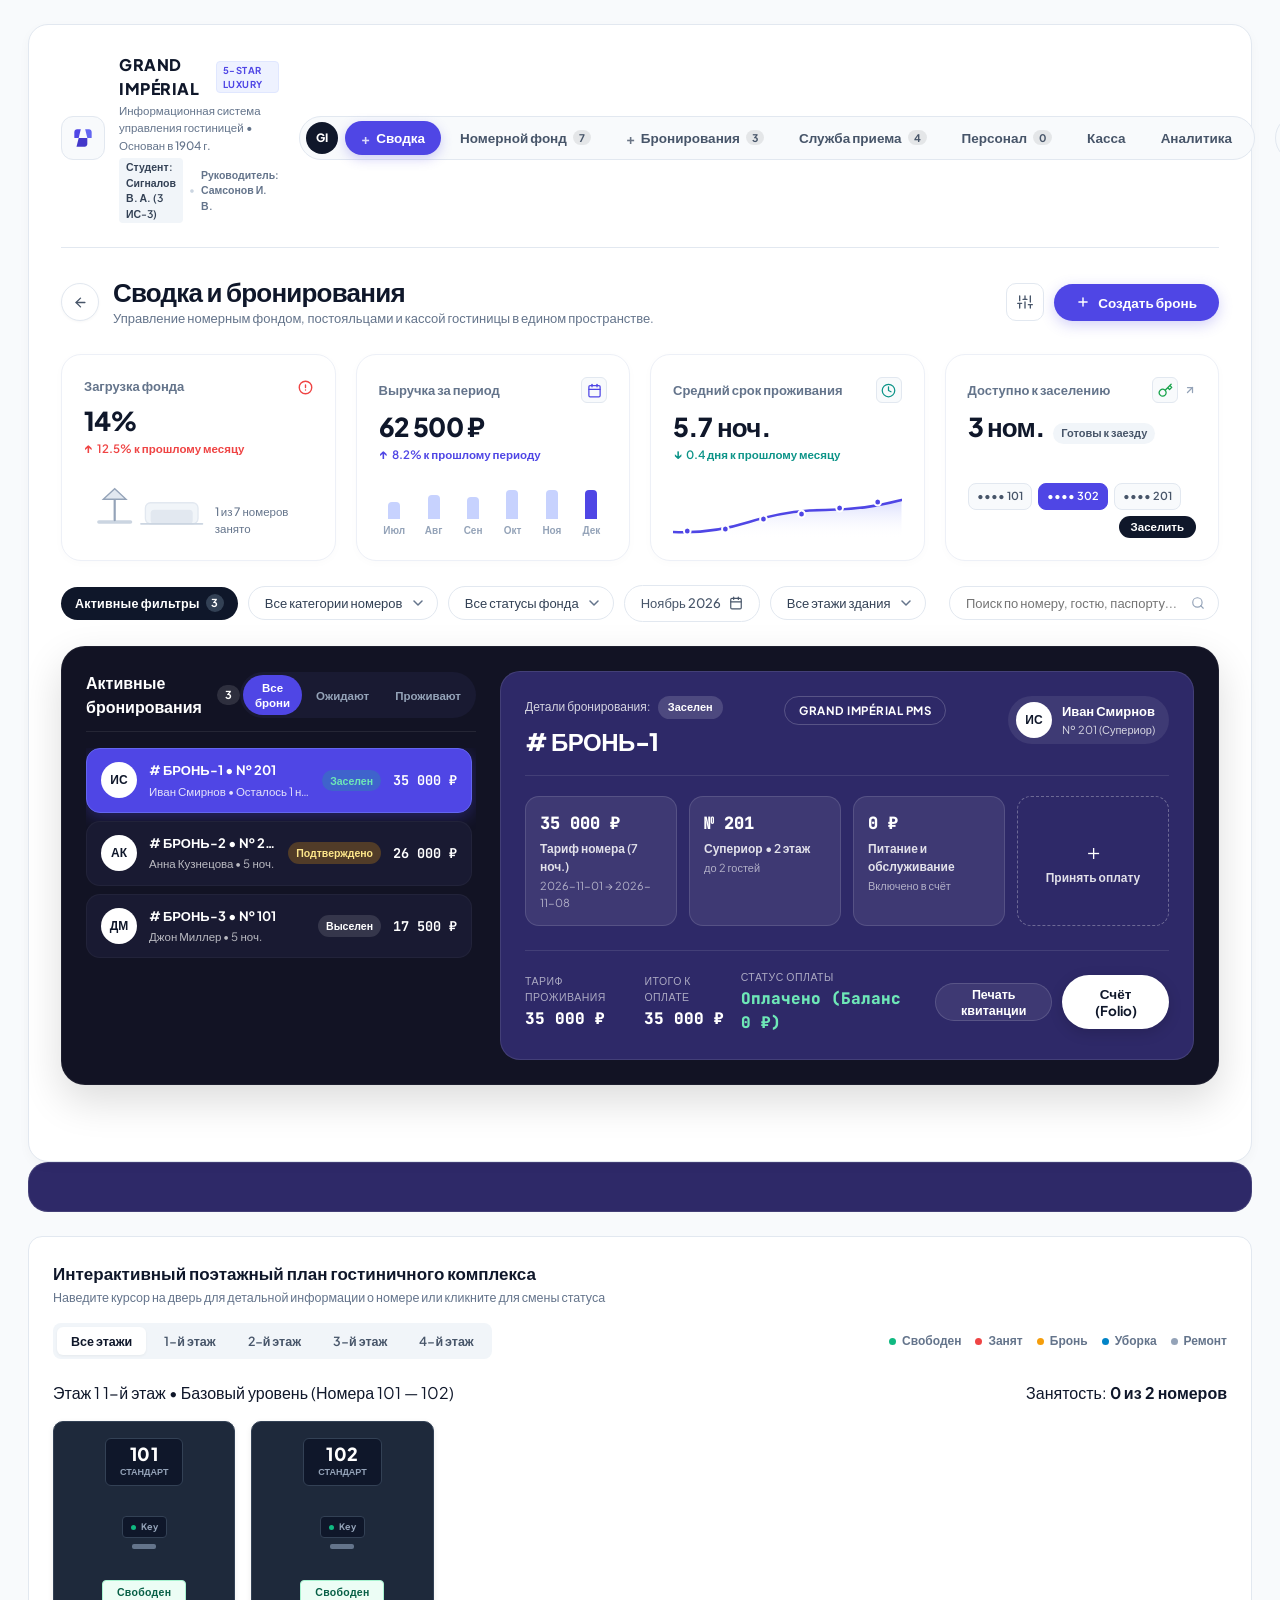
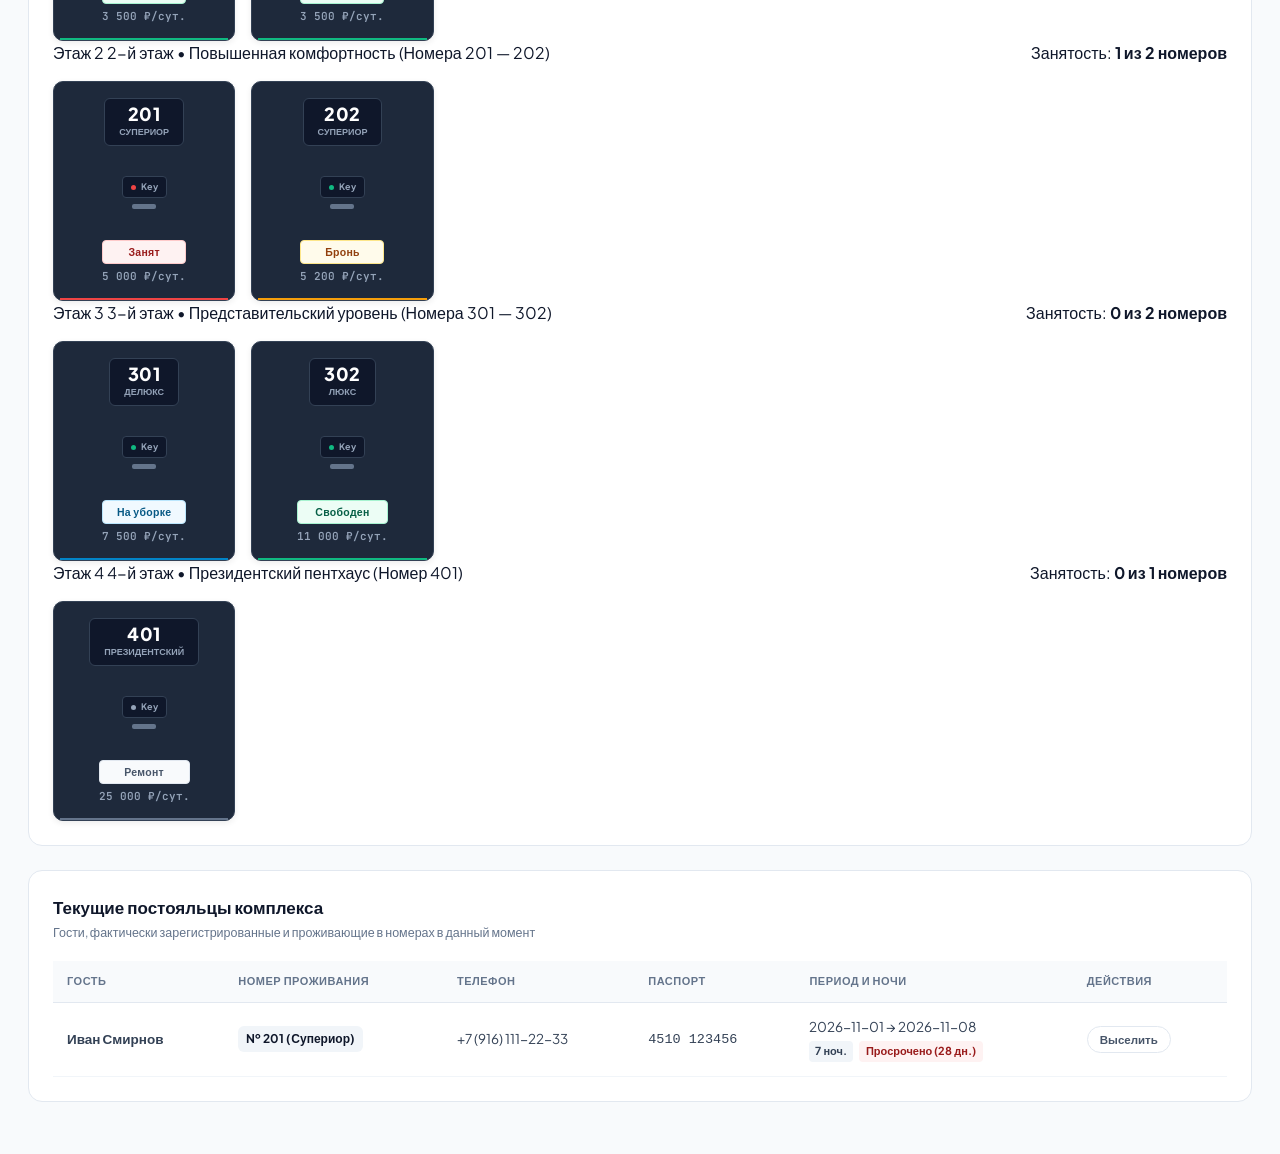
==== commit 31a3dffd: "Финальный редизайн: эталонная адаптация Finnova (чистый индиго и обсидиан, SVG-графики, динамическая" ====
--- a/hotel-frontend/index.html
+++ b/hotel-frontend/index.html
@@ -6,57 +6,64 @@
   <title>ИС «Гостиница» — Управление номерным фондом</title>
   <link rel="preconnect" href="https://fonts.googleapis.com">
   <link rel="preconnect" href="https://fonts.gstatic.com" crossorigin>
-  <link href="https://fonts.googleapis.com/css2?family=Plus+Jakarta+Sans:wght@400;500;600;700;800&display=swap" rel="stylesheet">
+  <link href="https://fonts.googleapis.com/css2?family=Plus+Jakarta+Sans:wght@400;500;600;700;800&family=Newsreader:ital,opsz,wght@0,6..72,400;0,6..72,500;0,6..72,600;1,6..72,400&family=JetBrains+Mono:wght@400;500&display=swap" rel="stylesheet">
   <link rel="stylesheet" href="style.css">
 </head>
 <body>
 
   <!-- ======================================================================
-       МАСТЕР-ХОЛСТ ПРИЛОЖЕНИЯ (СОВРЕМЕННЫЙ FINTECH / SAAS BENTO СТИЛЬ)
+       МАСТЕР-ХОЛСТ ПРИЛОЖЕНИЯ (ПРЕМИАЛЬНЫЙ АРХИТЕКТУРНЫЙ BENTO СТИЛЬ)
        ====================================================================== -->
   <div class="app-canvas">
 
-    <!-- ВЕРХНЯЯ НАВИГАЦИОННАЯ ПАНЕЛЬ -->
+    <!-- ВЕРХНЯЯ АРХИТЕКТУРНАЯ ПАНЕЛЬ (FINNOVA EXACT ADAPTATION) -->
     <header class="navbar">
-      <!-- Логотип и бренд отеля -->
+      <!-- Бренд гостиничного комплекса: матовый геометрический монограмм без неона -->
       <div class="brand-section">
-        <div class="brand-logo-badge" title="Grand Impérial • Hotel Management System">
-          <span class="brand-monogram">GI</span>
+        <div class="brand-emblem-box" title="Grand Impérial • Hotel Management System">
+          <svg class="brand-emblem-svg" width="26" height="26" viewBox="0 0 24 24" fill="none">
+            <path d="M4 6.5C4 5.11929 5.11929 4 6.5 4H10L8 12H4.5C4.22386 12 4 11.7761 4 11.5V6.5Z" fill="#4f46e5"/>
+            <path d="M10 4H17.5C18.8807 4 20 5.11929 20 6.5V11.5C20 11.7761 19.7761 12 19.5 12H16L14 4H10Z" fill="#6366f1"/>
+            <path d="M8 12L6 20H13.5C14.8807 20 16 18.8807 16 17.5V12.5C16 12.2239 15.7761 12 15.5 12H8Z" fill="#4338ca"/>
+          </svg>
         </div>
         <div class="brand-info">
-          <div class="brand-name-row">
+          <div class="brand-title-row">
             <span class="brand-name">GRAND IMPÉRIAL</span>
-            <span class="brand-stars">★★★★★</span>
-          </div>
-          <div class="brand-tagline">Система управления гостиницей • 1904</div>
+            <span class="brand-stars-badge">5-STAR LUXURY</span>
+          </div>
+          <div class="brand-tagline">Информационная система управления гостиницей • Основан в 1904 г.</div>
           <div class="brand-credentials">
             <span class="cred-pill">Студент: Сигналов В. А. (3 ИС-3)</span>
-            <span class="cred-separator">•</span>
-            <span class="cred-instructor">Рук.: Самсонов И. В.</span>
-          </div>
-        </div>
-      </div>
-
-      <!-- Центральная капсульная навигация (Pill Navigation) -->
+            <span class="cred-divider">•</span>
+            <span class="cred-instructor">Руководитель: Самсонов И. В.</span>
+          </div>
+        </div>
+      </div>
+
+      <!-- Центральная капсульная навигация (Finnova Pill Navigation) -->
       <nav class="nav-capsule">
+        <div class="nav-capsule-badge" title="Статус фонда отеля">GI</div>
         <button class="nav-item active" data-view="dashboard">
+          <span class="nav-item-icon">+</span>
           <span>Сводка</span>
         </button>
         <button class="nav-item" data-view="rooms">
-          <span>Номера</span>
-          <span id="nav-rooms-badge" class="nav-pill-badge"></span>
+          <span>Номерной фонд</span>
+          <span id="nav-rooms-badge" class="nav-pill-badge">0</span>
         </button>
         <button class="nav-item" data-view="bookings">
+          <span class="nav-item-icon">+</span>
           <span>Бронирования</span>
-          <span id="nav-bookings-badge" class="nav-pill-badge"></span>
+          <span id="nav-bookings-badge" class="nav-pill-badge">0</span>
         </button>
         <button class="nav-item" data-view="guests">
-          <span>Гости</span>
-          <span id="nav-guests-badge" class="nav-pill-badge"></span>
+          <span>Служба приема</span>
+          <span id="nav-guests-badge" class="nav-pill-badge">0</span>
         </button>
         <button class="nav-item" data-view="staff">
           <span>Персонал</span>
-          <span id="nav-staff-badge" class="nav-pill-badge"></span>
+          <span id="nav-staff-badge" class="nav-pill-badge">0</span>
         </button>
         <button class="nav-item" data-view="tariffs">
           <span>Касса</span>
@@ -66,62 +73,53 @@
         </button>
       </nav>
 
-      <!-- Правый блок действий и профиль -->
+      <!-- Правый блок системных действий и профиль оператора -->
       <div class="nav-actions-group">
-        <!-- Статус сервера -->
-        <div class="server-status-pill" title="Статус подключения к Spring Boot REST API">
+        <!-- Индикатор статуса сервера -->
+        <div class="server-status-pill" title="Подключение к Spring Boot REST API">
           <span id="server-status-dot" class="server-pulse-dot"></span>
-          <span id="server-status-label">Онлайн</span>
-        </div>
-
-        <!-- Кнопка проверки связи -->
-        <button class="icon-round-btn" onclick="checkBackendConnection(true)" title="Проверить связь с сервером">
-          <svg width="16" height="16" viewBox="0 0 24 24" fill="none" stroke="currentColor" stroke-width="2.2" stroke-linecap="round" stroke-linejoin="round">
+          <span id="server-status-label">API 8080 OK</span>
+        </div>
+
+        <!-- Кнопка синхронизации данных -->
+        <button class="icon-square-btn" onclick="checkBackendConnection(true)" title="Синхронизация данных">
+          <svg width="15" height="15" viewBox="0 0 24 24" fill="none" stroke="currentColor" stroke-width="2" stroke-linecap="round" stroke-linejoin="round">
             <path d="M21.5 2v6h-6M21.34 15.57a10 10 0 1 1-.57-8.38l5.67-5.67"/>
           </svg>
         </button>
 
-        <!-- Колокольчик уведомлений -->
-        <button class="icon-round-btn with-badge" title="Системные уведомления" onclick="notify('Система управления работает в штатном режиме')">
-          <svg width="16" height="16" viewBox="0 0 24 24" fill="none" stroke="currentColor" stroke-width="2.2" stroke-linecap="round" stroke-linejoin="round">
-            <path d="M18 8A6 6 0 0 0 6 8c0 7-3 9-3 9h18s-3-2-3-9"></path>
-            <path d="M13.73 21a2 2 0 0 1-3.46 0"></path>
-          </svg>
-          <span class="btn-dot-badge"></span>
-        </button>
-
         <!-- Защита от стресс-тестирования (Илья Валерьевич) -->
-        <button class="icon-round-btn" title="Защита от стресс-тестирования (Илья Валерьевич)" onclick="window.triggerSamsonovStressTest('OVERFLOW')">
-          <svg width="16" height="16" viewBox="0 0 24 24" fill="none" stroke="currentColor" stroke-width="2.2" stroke-linecap="round" stroke-linejoin="round">
+        <button class="icon-square-btn" title="Защита от стресс-тестирования (Илья Валерьевич)" onclick="window.triggerSamsonovStressTest('OVERFLOW')">
+          <svg width="15" height="15" viewBox="0 0 24 24" fill="none" stroke="currentColor" stroke-width="2" stroke-linecap="round" stroke-linejoin="round">
             <path d="M12 22s8-4 8-10V5l-8-3-8 3v7c0 6 8 10 8 10z"/>
           </svg>
         </button>
 
-        <!-- Аватар пользователя (Сигналов В. А.) -->
-        <div class="user-avatar-badge" title="Студент Сигналов В. А. (Группа 3 ИС-3)">
+        <!-- Аватар оператора системы (Сигналов В. А.) -->
+        <div class="user-avatar-badge" title="Оператор системы: Сигналов В. А. (3 ИС-3)">
           <span>ВС</span>
         </div>
       </div>
     </header>
 
-    <!-- ПОДЗАГОЛОВОК СТРАНИЦЫ (ЗАГОЛОВОК + ДЕЙСТВИЕ) -->
+    <!-- ПОДЗАГОЛОВОК СТРАНИЦЫ (ЗАГОЛОВОК + ДЕЙСТВИЯ) -->
     <div class="sub-header-bar">
       <div class="sub-header-title-box">
-        <button class="btn-circle-back" onclick="navigateTo('dashboard')" title="На главную">
-          <svg width="16" height="16" viewBox="0 0 24 24" fill="none" stroke="currentColor" stroke-width="2.5" stroke-linecap="round" stroke-linejoin="round">
+        <button class="btn-circle-back" onclick="navigateTo('dashboard')" title="Вернуться к сводке">
+          <svg width="15" height="15" viewBox="0 0 24 24" fill="none" stroke="currentColor" stroke-width="2.2" stroke-linecap="round" stroke-linejoin="round">
             <line x1="19" y1="12" x2="5" y2="12"></line>
             <polyline points="12 19 5 12 12 5"></polyline>
           </svg>
         </button>
         <div>
-          <h2 id="page-main-title" class="page-title">Сводка и бронирования</h2>
-          <p id="page-main-subtitle" class="page-subtitle">Управление номерным фондом, постояльцами и кассой гостиницы в едином пространстве.</p>
+          <h2 id="page-main-title" class="page-title">Бронирования и заселение</h2>
+          <p id="page-main-subtitle" class="page-subtitle">Оперативное управление фондом номеров, бронированиями и постояльцами комплекса в едином окне.</p>
         </div>
       </div>
 
       <div class="sub-header-actions">
-        <button class="btn-icon-filter" title="Фильтры" onclick="toggleActiveFilters()">
-          <svg width="18" height="18" viewBox="0 0 24 24" fill="none" stroke="currentColor" stroke-width="2.2" stroke-linecap="round" stroke-linejoin="round">
+        <button class="icon-square-btn" title="Фильтры фонда" onclick="toggleFilterDrawer()">
+          <svg width="16" height="16" viewBox="0 0 24 24" fill="none" stroke="currentColor" stroke-width="2" stroke-linecap="round" stroke-linejoin="round">
             <line x1="4" y1="21" x2="4" y2="14"></line>
             <line x1="4" y1="10" x2="4" y2="3"></line>
             <line x1="12" y1="21" x2="12" y2="12"></line>
@@ -133,9 +131,12 @@
             <line x1="17" y1="16" x2="23" y2="16"></line>
           </svg>
         </button>
-
-        <button class="btn-primary-capsule" onclick="openModal('modal-add-booking')">
-          <span class="plus-sign">+</span> Создать бронь
+        <button class="btn-primary-action" onclick="openModal('modal-add-booking')">
+          <svg width="14" height="14" viewBox="0 0 24 24" fill="none" stroke="currentColor" stroke-width="2.5" stroke-linecap="round" stroke-linejoin="round">
+            <line x1="12" y1="5" x2="12" y2="19"></line>
+            <line x1="5" y1="12" x2="19" y2="12"></line>
+          </svg>
+          <span>Создать бронь</span>
         </button>
       </div>
     </div>
@@ -145,15 +146,15 @@
          ====================================================================== -->
     <section id="view-dashboard" class="screen-view active">
       
-      <!-- 4 BENTO KPI КАРТОЧКИ (ИЗ РЕФЕРЕНСА) -->
+      <!-- 4 BENTO KPI КАРТОЧКИ (FINNOVA EXACT EQUIVALENTS) -->
       <div class="bento-metric-grid">
         
-        <!-- Карточка 1: Загрузка фонда -->
+        <!-- Карточка 1: Загрузка фонда (Finnova Card 1 Overdue equivalent) -->
         <div class="bento-stat-card">
           <div class="bento-card-top">
             <span class="bento-card-label">Загрузка фонда</span>
-            <span class="bento-icon-circle red" title="Текущий уровень заполненности">
-              <svg width="12" height="12" viewBox="0 0 24 24" fill="none" stroke="currentColor" stroke-width="3" stroke-linecap="round" stroke-linejoin="round">
+            <span class="bento-card-alert-icon" title="Текущая доля занятых номеров">
+              <svg width="15" height="15" viewBox="0 0 24 24" fill="none" stroke="#ef4444" stroke-width="2.2" stroke-linecap="round" stroke-linejoin="round">
                 <circle cx="12" cy="12" r="10"></circle>
                 <line x1="12" y1="8" x2="12" y2="12"></line>
                 <line x1="12" y1="16" x2="12.01" y2="16"></line>
@@ -161,27 +162,35 @@
             </span>
           </div>
           <div id="dash-kpi-rate" class="bento-big-metric">0%</div>
-          <div class="bento-delta-row">
-            <span class="delta-badge positive">↑ 12.5%</span>
-            <span class="delta-text">к прошлому месяцу</span>
-          </div>
-
-          <!-- Миниатюра интерьера номера -->
-          <div class="bento-visual-room">
-            <div class="room-lamp-art">
-              <div class="art-plant">🌿</div>
-              <div class="art-laptop">💻</div>
-              <div class="art-lamp">🛋️</div>
-            </div>
-          </div>
-        </div>
-
-        <!-- Карточка 2: Выручка за период (с мини-бар-чартом) -->
+          <div class="bento-trend-row">
+            <span class="bento-trend-tag positive">
+              <span class="trend-arrow">&uarr;</span> 12.5% к прошлому месяцу
+            </span>
+          </div>
+          <!-- Векторная графика интерьера отеля (как настольная лампа в Finnova) -->
+          <div class="bento-visual-slot">
+            <div class="bento-room-vector">
+              <svg width="140" height="60" viewBox="0 0 140 60" fill="none">
+                <!-- Лампа и стол -->
+                <rect x="15" y="44" width="40" height="4" rx="2" fill="#cbd5e1"/>
+                <line x1="35" y1="44" x2="35" y2="20" stroke="#94a3b8" stroke-width="2.5" stroke-linecap="round"/>
+                <path d="M22 20L35 8L48 20H22Z" fill="#e2e8f0" stroke="#94a3b8" stroke-width="1.5"/>
+                <!-- Кресло / изголовье -->
+                <rect x="70" y="24" width="60" height="24" rx="6" fill="#f1f5f9" stroke="#e2e8f0" stroke-width="1.5"/>
+                <rect x="76" y="32" width="48" height="16" rx="4" fill="#e2e8f0"/>
+                <line x1="65" y1="48" x2="135" y2="48" stroke="#cbd5e1" stroke-width="2" stroke-linecap="round"/>
+              </svg>
+              <span id="dash-kpi-occ-meta" class="bento-caption-text">0 из 7 номеров занято</span>
+            </div>
+          </div>
+        </div>
+
+        <!-- Карточка 2: Выручка за период (Finnova Card 2 Due next month with Bar Chart) -->
         <div class="bento-stat-card">
           <div class="bento-card-top">
-            <span class="bento-card-label">Выручка за месяц</span>
-            <span class="bento-icon-circle purple" title="Кассовые поступления">
-              <svg width="12" height="12" viewBox="0 0 24 24" fill="none" stroke="currentColor" stroke-width="2.5" stroke-linecap="round" stroke-linejoin="round">
+            <span class="bento-card-label">Выручка за период</span>
+            <span class="bento-card-icon-box" title="Кассовая выручка отеля">
+              <svg width="15" height="15" viewBox="0 0 24 24" fill="none" stroke="#4f46e5" stroke-width="2" stroke-linecap="round" stroke-linejoin="round">
                 <rect x="3" y="4" width="18" height="18" rx="2" ry="2"></rect>
                 <line x1="16" y1="2" x2="16" y2="6"></line>
                 <line x1="8" y1="2" x2="8" y2="6"></line>
@@ -190,123 +199,112 @@
             </span>
           </div>
           <div id="dash-kpi-rev" class="bento-big-metric">0 ₽</div>
-          <div class="bento-delta-row">
-            <span class="delta-badge positive">↑ 8.2%</span>
-            <span class="delta-text">к прошлому периоду</span>
-          </div>
-
-          <!-- Мини-гистограмма (Bar Chart) как в референсе -->
-          <div class="mini-bar-chart">
-            <div class="mini-bar-col">
-              <div class="mini-bar-fill h-40"></div>
-              <span>Июл</span>
-            </div>
-            <div class="mini-bar-col">
-              <div class="mini-bar-fill h-55"></div>
-              <span>Авг</span>
-            </div>
-            <div class="mini-bar-col">
-              <div class="mini-bar-fill h-70"></div>
-              <span>Сен</span>
-            </div>
-            <div class="mini-bar-col">
-              <div class="mini-bar-fill h-60"></div>
-              <span>Окт</span>
-            </div>
-            <div class="mini-bar-col active">
-              <div class="mini-bar-fill h-90"></div>
-              <span>Ноя</span>
-            </div>
-            <div class="mini-bar-col">
-              <div class="mini-bar-fill h-75"></div>
-              <span>Дек</span>
-            </div>
-          </div>
-        </div>
-
-        <!-- Карточка 3: Средний срок проживания (со спарклайном) -->
+          <div class="bento-trend-row">
+            <span class="bento-trend-tag indigo">
+              <span class="trend-arrow">&uarr;</span> 8.2% к прошлому периоду
+            </span>
+          </div>
+          <!-- 6 вертикальных скругленных столбцов графика Finnova (Июл, Авг, Сен, Окт, Ноя, Дек) -->
+          <div class="bento-visual-slot">
+            <div class="bento-bars-chart">
+              <div class="chart-bar-col"><div class="chart-bar" style="height:35%"></div><span>Июл</span></div>
+              <div class="chart-bar-col"><div class="chart-bar" style="height:50%"></div><span>Авг</span></div>
+              <div class="chart-bar-col"><div class="chart-bar" style="height:45%"></div><span>Сен</span></div>
+              <div class="chart-bar-col"><div class="chart-bar" style="height:70%"></div><span>Окт</span></div>
+              <div class="chart-bar-col"><div class="chart-bar" style="height:85%"></div><span>Ноя</span></div>
+              <div class="chart-bar-col"><div class="chart-bar highlight" style="height:100%"></div><span>Дек</span></div>
+            </div>
+          </div>
+        </div>
+
+        <!-- Карточка 3: Средний срок проживания (Finnova Card 3 Avg time with Spline Chart) -->
         <div class="bento-stat-card">
           <div class="bento-card-top">
-            <span class="bento-card-label">Срок проживания</span>
-            <span class="bento-icon-circle cyan" title="Средняя продолжительность заезда">
-              <svg width="12" height="12" viewBox="0 0 24 24" fill="none" stroke="currentColor" stroke-width="2.5" stroke-linecap="round" stroke-linejoin="round">
+            <span class="bento-card-label">Средний срок проживания</span>
+            <span class="bento-card-icon-box" title="Средняя продолжительность пребывания гостей">
+              <svg width="15" height="15" viewBox="0 0 24 24" fill="none" stroke="#0d9488" stroke-width="2" stroke-linecap="round" stroke-linejoin="round">
                 <circle cx="12" cy="12" r="10"></circle>
                 <polyline points="12 6 12 12 16 14"></polyline>
               </svg>
             </span>
           </div>
-          <div id="dash-kpi-stay" class="bento-big-metric">3.4 дня</div>
-          <div class="bento-delta-row">
-            <span class="delta-badge cyan">↓ 2 дня</span>
-            <span class="delta-text">до выезда гостей</span>
-          </div>
-
-          <!-- Спарклайн кривая с точками как в референсе -->
-          <div class="mini-sparkline-box">
-            <svg class="sparkline-svg" viewBox="0 0 160 50">
-              <path d="M 0 40 Q 30 38, 50 32 T 90 26 T 120 18 T 160 6" fill="none" stroke="#6366f1" stroke-width="2.5" stroke-linecap="round"/>
-              <circle cx="0" cy="40" r="3.5" fill="#ffffff" stroke="#6366f1" stroke-width="2"/>
-              <circle cx="50" cy="32" r="3.5" fill="#ffffff" stroke="#6366f1" stroke-width="2"/>
-              <circle cx="90" cy="26" r="3.5" fill="#ffffff" stroke="#6366f1" stroke-width="2"/>
-              <circle cx="120" cy="18" r="3.5" fill="#ffffff" stroke="#6366f1" stroke-width="2"/>
-              <circle cx="160" cy="6" r="3.5" fill="#ffffff" stroke="#6366f1" stroke-width="2"/>
-            </svg>
-          </div>
-        </div>
-
-        <!-- Карточка 4: Кассовый баланс и способы выплат -->
+          <div id="dash-kpi-avg-stay" class="bento-big-metric">3.4 ночи</div>
+          <div class="bento-trend-row">
+            <span class="bento-trend-tag teal">
+              <span class="trend-arrow">&darr;</span> 0.4 дня к прошлому месяцу
+            </span>
+          </div>
+          <!-- Плавный сплайн-график с точками в стиле Finnova -->
+          <div class="bento-visual-slot">
+            <div class="bento-spline-chart">
+              <svg width="100%" height="45" viewBox="0 0 240 45" fill="none" preserveAspectRatio="none">
+                <path d="M0 38 Q 40 40, 80 28 T 160 16 T 240 6 L 240 45 L 0 45 Z" fill="url(#splineGradient)" opacity="0.4"/>
+                <path d="M0 38 Q 40 40, 80 28 T 160 16 T 240 6" stroke="#4f46e5" stroke-width="2.5" stroke-linecap="round"/>
+                <!-- Точки графика Finnova -->
+                <circle cx="15" cy="37" r="3.5" fill="#4f46e5" stroke="#ffffff" stroke-width="2"/>
+                <circle cx="55" cy="35" r="3.5" fill="#4f46e5" stroke="#ffffff" stroke-width="2"/>
+                <circle cx="95" cy="25" r="3.5" fill="#4f46e5" stroke="#ffffff" stroke-width="2"/>
+                <circle cx="135" cy="20" r="3.5" fill="#4f46e5" stroke="#ffffff" stroke-width="2"/>
+                <circle cx="175" cy="14" r="3.5" fill="#4f46e5" stroke="#ffffff" stroke-width="2"/>
+                <circle cx="215" cy="8" r="3.5" fill="#4f46e5" stroke="#ffffff" stroke-width="2"/>
+                <defs>
+                  <linearGradient id="splineGradient" x1="0" y1="0" x2="0" y2="45" gradientUnits="userSpaceOnUse">
+                    <stop stop-color="#818cf8"/>
+                    <stop offset="1" stop-color="#ffffff" stop-opacity="0"/>
+                  </linearGradient>
+                </defs>
+              </svg>
+            </div>
+          </div>
+        </div>
+
+        <!-- Карточка 4: Доступно к заселению (Finnova Card 4 Instant Payout equivalent) -->
         <div class="bento-stat-card">
           <div class="bento-card-top">
-            <span class="bento-card-label">Доступно в кассе</span>
-            <div style="display:flex; gap:6px; align-items:center">
-              <span class="bento-icon-circle green" title="Финансовый резерв">
-                <svg width="12" height="12" viewBox="0 0 24 24" fill="none" stroke="currentColor" stroke-width="2.5" stroke-linecap="round" stroke-linejoin="round">
-                  <rect x="2" y="4" width="20" height="16" rx="2"/>
-                  <line x1="6" y1="12" x2="18" y2="12"/>
+            <span class="bento-card-label">Доступно к заселению</span>
+            <div style="display:flex; align-items:center; gap:6px">
+              <span class="bento-card-icon-box" title="Свободные номера">
+                <svg width="15" height="15" viewBox="0 0 24 24" fill="none" stroke="#16a34a" stroke-width="2" stroke-linecap="round" stroke-linejoin="round">
+                  <path d="M21 2l-2 2m-7.61 7.61a5.5 5.5 0 1 1-7.778 7.778 5.5 5.5 0 0 1 7.777-7.777zm0 0L15.5 7.5m0 0l3 3L22 7l-3-3m-3.5 3.5L19 4"/>
                 </svg>
               </span>
-              <span class="bento-arrow-top-right">↗</span>
-            </div>
-          </div>
-          <div id="dash-kpi-cash" class="bento-big-metric">62 500 ₽</div>
-          <div class="bento-delta-row">
-            <span class="delta-text" style="color:#64748b; font-weight:600">3 платежа подтверждено</span>
-          </div>
-
-          <!-- Способы оплаты (карточки чипов Visa/Stripe/Безнал) -->
-          <div class="payment-chips-row">
-            <div class="pay-chip">
-              <span class="chip-dots">•••• 4242</span>
-              <span class="chip-brand">Карта</span>
-            </div>
-            <div class="pay-chip active-purple">
-              <span class="chip-dots">•••• 6789</span>
-              <span class="chip-brand">Безнал</span>
-            </div>
-            <div class="pay-chip">
-              <span class="chip-dots">•••• 1234</span>
-              <span class="chip-brand">Касса</span>
-            </div>
-            <button class="pay-chip-btn" onclick="openPaymentModal()" title="Принять оплату">
-              Чек
-            </button>
-          </div>
-        </div>
-
-      </div>
-
-      <!-- СТРОКА АКТИВНЫХ ФИЛЬТРОВ (КАК В РЕФЕРЕНСЕ) -->
+              <span class="bento-arrow-diag">
+                <svg width="12" height="12" viewBox="0 0 24 24" fill="none" stroke="#94a3b8" stroke-width="2.5" stroke-linecap="round" stroke-linejoin="round">
+                  <line x1="7" y1="17" x2="17" y2="7"></line>
+                  <polyline points="7 7 17 7 17 17"></polyline>
+                </svg>
+              </span>
+            </div>
+          </div>
+          <div style="display:flex; align-items:baseline; gap:8px">
+            <div id="dash-kpi-avail" class="bento-big-metric">0</div>
+            <span class="bento-expects-pill">Готовы к заезду</span>
+          </div>
+          <!-- Плашки номеров и кнопка мгновенного заселения в стиле Finnova -->
+          <div class="bento-visual-slot">
+            <div class="bento-chips-row">
+              <span class="finnova-mini-chip">&bull;&bull;&bull;&bull; 101</span>
+              <span class="finnova-mini-chip active">&bull;&bull;&bull;&bull; 302</span>
+              <span class="finnova-mini-chip">&bull;&bull;&bull;&bull; 201</span>
+              <button class="finnova-payout-btn" onclick="openModal('modal-add-booking')">Заселить</button>
+            </div>
+          </div>
+        </div>
+
+      </div>
+
+      <!-- СТРОКА РАБОЧИХ ФИЛЬТРОВ И ПОИСКА (FINNOVA FILTER BAR) -->
       <div class="filter-toolbar-row">
         <div class="filter-left-group">
           <div class="filter-active-pill">
             <span>Активные фильтры</span>
-            <span id="active-filters-count" class="filter-count-badge">2</span>
-          </div>
-
-          <!-- Выпадающие фильтры в стиле пилюль -->
+            <span class="filter-count-badge">3</span>
+          </div>
+
+          <!-- Выпадающие фильтры категорий, статусов и этажей -->
           <div class="pill-select-wrapper">
             <select id="dash-filter-category" class="pill-select" onchange="filterDashboardContent()">
-              <option value="">Все категории</option>
+              <option value="">Все категории номеров</option>
               <option value="STANDARD">Стандарт</option>
               <option value="SUPERIOR">Супериор</option>
               <option value="DELUXE">Делюкс</option>
@@ -317,23 +315,28 @@
 
           <div class="pill-select-wrapper">
             <select id="dash-filter-status" class="pill-select" onchange="filterDashboardContent()">
-              <option value="">Все статусы</option>
+              <option value="">Все статусы фонда</option>
               <option value="AVAILABLE">Свободен</option>
               <option value="OCCUPIED">Занят</option>
               <option value="BOOKED">Бронь</option>
-              <option value="CLEANING">Уборка</option>
+              <option value="CLEANING">На уборке</option>
               <option value="OUT_OF_ORDER">Ремонт</option>
             </select>
           </div>
 
-          <div class="pill-date-chip">
-            <span>Ноябрь 2026</span>
-            <span class="chip-cal-icon">📅</span>
+          <div class="pill-date-wrapper">
+            <span class="pill-date-label">Ноябрь 2026</span>
+            <svg width="14" height="14" viewBox="0 0 24 24" fill="none" stroke="currentColor" stroke-width="2" stroke-linecap="round" stroke-linejoin="round">
+              <rect x="3" y="4" width="18" height="18" rx="2" ry="2"></rect>
+              <line x1="16" y1="2" x2="16" y2="6"></line>
+              <line x1="8" y1="2" x2="8" y2="6"></line>
+              <line x1="3" y1="10" x2="21" y2="10"></line>
+            </svg>
           </div>
 
           <div class="pill-select-wrapper">
             <select id="dash-filter-floor" class="pill-select" onchange="filterFloorView(this.value)">
-              <option value="all">Все этажи</option>
+              <option value="all">Все этажи здания</option>
               <option value="1">1-й этаж</option>
               <option value="2">2-й этаж</option>
               <option value="3">3-й этаж</option>
@@ -343,14 +346,17 @@
         </div>
 
         <div class="filter-search-box">
-          <input type="text" id="dash-global-search" class="pill-search-input" placeholder="Поиск по номеру, гостю..." oninput="handleGlobalSearch(this.value)">
-          <span class="search-lens-icon">🔍</span>
-        </div>
-      </div>
-
-      <!-- ФЛАГМАНСКАЯ ТЕМНАЯ ПАНЕЛЬ-КОКПИТ (DUAL-PANE MASTER-DETAIL ИЗ РЕФЕРЕНСА) -->
+          <input type="text" id="dash-global-search" class="pill-search-input" placeholder="Поиск по номеру, гостю, паспорту..." oninput="handleGlobalSearch(this.value)">
+          <svg class="search-lens-icon" width="14" height="14" viewBox="0 0 24 24" fill="none" stroke="currentColor" stroke-width="2" stroke-linecap="round" stroke-linejoin="round">
+            <circle cx="11" cy="11" r="8"></circle>
+            <line x1="21" y1="21" x2="16.65" y2="16.65"></line>
+          </svg>
+        </div>
+      </div>
+
+      <!-- ФЛАГМАНСКИЙ ДВУХПАНЕЛЬНЫЙ ТЕМНЫЙ КОКПИТ УПРАВЛЕНИЯ БРОНИРОВАНИЯМИ (FINNOVA SIGNATURE) -->
       <div class="cockpit-container">
-        <!-- Левая часть: Список бронирований и постояльцев -->
+        <!-- Левая часть: Реестр активных броней и проживающих постояльцев -->
         <div class="cockpit-sidebar">
           <div class="cockpit-sidebar-header">
             <div class="cockpit-sidebar-title">
@@ -358,7 +364,7 @@
               <span id="cockpit-count-badge" class="cockpit-counter">0</span>
             </div>
             <div class="cockpit-mini-tabs">
-              <button class="cockpit-tab-pill active" onclick="setCockpitFilter('ALL', this)">Все</button>
+              <button class="cockpit-tab-pill active" onclick="setCockpitFilter('ALL', this)">Все брони</button>
               <button class="cockpit-tab-pill" onclick="setCockpitFilter('UNPAID', this)">Ожидают</button>
               <button class="cockpit-tab-pill" onclick="setCockpitFilter('CHECKED_IN', this)">Проживают</button>
             </div>
@@ -369,7 +375,21 @@
           </div>
         </div>
 
-        <!-- Правая часть: Фирменная индиго-карточка деталей бронирования -->
+        <!-- Правая часть: Архитектурная карточка деталей выбранного бронирования -->
+        <div class="cockpit-detail-pane">
+          <div id="cockpit-detail-container" class="cockpit-detail-card">
+            <!-- Заполняется динамически через renderDashboardCockpit() -->
+          </div>
+        </div>
+      </div>
+          </div>
+
+          <div id="cockpit-bookings-list" class="cockpit-list">
+            <!-- Заполняется динамически через renderDashboardCockpit() -->
+          </div>
+        </div>
+
+        <!-- Правая часть: Архитектурная карточка деталей выбранного бронирования -->
         <div class="cockpit-detail-pane">
           <div id="cockpit-detail-container" class="cockpit-detail-card">
             <!-- Заполняется динамически через renderDashboardCockpit() -->
@@ -388,7 +408,7 @@
           </div>
         </div>
 
-        <!-- Панель фильтрации этажей и легенда -->
+        <!-- Панель фильтрации этажей и легенда статусов -->
         <div class="floor-selector-bar">
           <div class="floor-tabs" id="floor-tabs-nav">
             <button class="floor-tab-btn active" onclick="filterFloorView('all')">Все этажи</button>
@@ -415,8 +435,8 @@
       <div class="panel" style="margin-top:24px">
         <div class="panel-header">
           <div>
-            <div class="panel-title">Текущие постояльцы отеля</div>
-            <div class="panel-subtitle">Гости, фактически проживающие в номерах комплекса в данный момент</div>
+            <div class="panel-title">Текущие постояльцы комплекса</div>
+            <div class="panel-subtitle">Гости, фактически зарегистрированные и проживающие в номерах в данный момент</div>
           </div>
         </div>
         <div class="table-responsive">
@@ -427,7 +447,7 @@
                 <th>Номер проживания</th>
                 <th>Телефон</th>
                 <th>Паспорт</th>
-                <th>Период</th>
+                <th>Период и ночи</th>
                 <th>Действия</th>
               </tr>
             </thead>
@@ -439,27 +459,35 @@
     </section>
 
     <!-- ======================================================================
-         2. НОМЕРА
+         2. НОМЕРА (НОМЕРНОЙ ФОНД)
          ====================================================================== -->
     <section id="view-rooms" class="screen-view">
       <div class="panel">
         <div class="panel-header">
           <div>
             <div class="panel-title">Реестр номерного фонда</div>
-            <div class="panel-subtitle">Полный перечень номеров гостиницы с параметрами и тарификацией</div>
-          </div>
-          <button class="btn-primary-capsule" onclick="openModal('modal-add-room')">
-            <span class="plus-sign">+</span> Добавить номер
+            <div class="panel-subtitle">Полный перечень номеров гостиницы с параметрами, этажностью и тарификацией</div>
+          </div>
+          <button class="btn-primary-action" onclick="openModal('modal-add-room')">
+            <svg width="14" height="14" viewBox="0 0 24 24" fill="none" stroke="currentColor" stroke-width="2.5" stroke-linecap="round" stroke-linejoin="round">
+              <line x1="12" y1="5" x2="12" y2="19"></line>
+              <line x1="5" y1="12" x2="19" y2="12"></line>
+            </svg>
+            <span>Добавить номер</span>
           </button>
         </div>
 
         <div style="display:flex; gap:12px; flex-wrap:wrap; margin-bottom:18px">
-          <div class="pill-search-box-inline">
+          <div class="filter-search-box" style="min-width:240px">
             <input type="text" id="room-search-input" class="pill-search-input" placeholder="Поиск по номеру..." oninput="filterRoomsList()">
+            <svg class="search-lens-icon" width="14" height="14" viewBox="0 0 24 24" fill="none" stroke="currentColor" stroke-width="2" stroke-linecap="round" stroke-linejoin="round">
+              <circle cx="11" cy="11" r="8"></circle>
+              <line x1="21" y1="21" x2="16.65" y2="16.65"></line>
+            </svg>
           </div>
           <div class="pill-select-wrapper">
             <select id="room-status-filter" class="pill-select" onchange="filterRoomsList()">
-              <option value="">Все статусы</option>
+              <option value="">Все статусы фонда</option>
               <option value="AVAILABLE">Свободен</option>
               <option value="OCCUPIED">Занят</option>
               <option value="BOOKED">Забронирован</option>
@@ -496,10 +524,14 @@
         <div class="panel-header">
           <div>
             <div class="panel-title">Журнал бронирований</div>
-            <div class="panel-subtitle">Учет предварительных и активных броней номерного фонда</div>
-          </div>
-          <button class="btn-primary-capsule" onclick="openModal('modal-add-booking')">
-            <span class="plus-sign">+</span> Создать бронь
+            <div class="panel-subtitle">Учет предварительных и подтвержденных заявок на проживание</div>
+          </div>
+          <button class="btn-primary-action" onclick="openModal('modal-add-booking')">
+            <svg width="14" height="14" viewBox="0 0 24 24" fill="none" stroke="currentColor" stroke-width="2.5" stroke-linecap="round" stroke-linejoin="round">
+              <line x1="12" y1="5" x2="12" y2="19"></line>
+              <line x1="5" y1="12" x2="19" y2="12"></line>
+            </svg>
+            <span>Создать бронь</span>
           </button>
         </div>
 
@@ -507,10 +539,10 @@
           <table class="table">
             <thead>
               <tr>
-                <th>ID</th>
+                <th>Код</th>
                 <th>Гость</th>
                 <th>Номер</th>
-                <th>Даты проживания</th>
+                <th>Даты и ночи</th>
                 <th>Стоимость</th>
                 <th>Статус</th>
                 <th>Действия</th>
@@ -530,10 +562,14 @@
         <div class="panel-header">
           <div>
             <div class="panel-title">Служба приема и база постояльцев</div>
-            <div class="panel-subtitle">Информация о гостях, прикрепленных номерах и статус заселения</div>
-          </div>
-          <button class="btn-primary-capsule" onclick="openModal('modal-add-guest')">
-            <span class="plus-sign">+</span> Зарегистрировать гостя
+            <div class="panel-subtitle">Регистрационный учет гостей, назначенные номера и статус фактического размещения</div>
+          </div>
+          <button class="btn-primary-action" onclick="openModal('modal-add-guest')">
+            <svg width="14" height="14" viewBox="0 0 24 24" fill="none" stroke="currentColor" stroke-width="2.5" stroke-linecap="round" stroke-linejoin="round">
+              <line x1="12" y1="5" x2="12" y2="19"></line>
+              <line x1="5" y1="12" x2="19" y2="12"></line>
+            </svg>
+            <span>Зарегистрировать гостя</span>
           </button>
         </div>
 
@@ -543,7 +579,7 @@
               <tr>
                 <th>ФИО гостя</th>
                 <th>Назначенный номер</th>
-                <th>Паспорт</th>
+                <th>Паспортные данные</th>
                 <th>Телефон</th>
                 <th>Гражданство</th>
                 <th>Статус размещения</th>
@@ -563,11 +599,15 @@
       <div class="panel">
         <div class="panel-header">
           <div>
-            <div class="panel-title">Штатное расписание и сотрудники</div>
-            <div class="panel-subtitle">Управление персоналом гостиницы, должностями и сменами</div>
-          </div>
-          <button class="btn-primary-capsule" onclick="openModal('modal-add-staff')">
-            <span class="plus-sign">+</span> Добавить сотрудника
+            <div class="panel-title">Штатное расписание и персонал</div>
+            <div class="panel-subtitle">Учет персонала гостиницы, распределение рабочих смен и должностных обязанностей</div>
+          </div>
+          <button class="btn-primary-action" onclick="openModal('modal-add-staff')">
+            <svg width="14" height="14" viewBox="0 0 24 24" fill="none" stroke="currentColor" stroke-width="2.5" stroke-linecap="round" stroke-linejoin="round">
+              <line x1="12" y1="5" x2="12" y2="19"></line>
+              <line x1="5" y1="12" x2="19" y2="12"></line>
+            </svg>
+            <span>Добавить сотрудника</span>
           </button>
         </div>
         <div id="staff-grid" class="staff-grid"></div>
@@ -581,8 +621,8 @@
       <div class="panel">
         <div class="panel-header">
           <div>
-            <div class="panel-title">Тарифная сетка номеров</div>
-            <div class="panel-subtitle">Базовые и сезонные цены на категории номеров</div>
+            <div class="panel-title">Прейскурант тарифов номеров</div>
+            <div class="panel-subtitle">Действующая тарификация категорий номерного фонда комплекса</div>
           </div>
         </div>
         <div class="table-responsive">
@@ -590,7 +630,7 @@
             <thead>
               <tr>
                 <th>Тарифный план</th>
-                <th>Категория</th>
+                <th>Категория номера</th>
                 <th>Цена за сутки</th>
                 <th>Период действия</th>
                 <th>Статус</th>
@@ -604,11 +644,15 @@
       <div class="panel" style="margin-top:24px">
         <div class="panel-header">
           <div>
-            <div class="panel-title">Кассовый журнал платежей</div>
-            <div class="panel-subtitle">Реестр входящих оплат и предоплат за проживание</div>
-          </div>
-          <button class="btn-primary-capsule" onclick="openPaymentModal()">
-            <span class="plus-sign">+</span> Принять оплату
+            <div class="panel-title">Кассовый журнал финансовых поступлений</div>
+            <div class="panel-subtitle">Реестр подтвержденных оплат и авансовых платежей за проживание</div>
+          </div>
+          <button class="btn-primary-action" onclick="openPaymentModal()">
+            <svg width="14" height="14" viewBox="0 0 24 24" fill="none" stroke="currentColor" stroke-width="2.5" stroke-linecap="round" stroke-linejoin="round">
+              <line x1="12" y1="5" x2="12" y2="19"></line>
+              <line x1="5" y1="12" x2="19" y2="12"></line>
+            </svg>
+            <span>Принять оплату</span>
           </button>
         </div>
         <div class="table-responsive">
@@ -616,9 +660,9 @@
             <thead>
               <tr>
                 <th>ID</th>
-                <th>Основание</th>
-                <th>Сумма</th>
-                <th>Способ оплаты</th>
+                <th>Основание платежа</th>
+                <th>Сумма (₽)</th>
+                <th>Способ расчета</th>
                 <th>Дата и время</th>
                 <th>Примечание</th>
               </tr>
@@ -637,16 +681,16 @@
       <div class="bento-row">
         <div class="bento-card">
           <div class="label">Средняя загрузка фонда</div>
-          <div id="rep-occ-rate" class="metric" style="color:#4f46e5">0%</div>
-          <div id="rep-occ-total" class="desc" style="font-weight:700">Всего 0 номеров</div>
-          <div id="rep-occ-breakdown" class="desc" style="margin-top:6px"></div>
+          <div id="rep-occ-rate" class="metric" style="color: #0f172a">0%</div>
+          <div id="rep-occ-total" class="desc" style="font-weight:700">Всего 0 номеров в фонде</div>
+          <div id="rep-occ-breakdown" class="desc" style="margin-top:8px"></div>
         </div>
 
         <div class="bento-card">
-          <div class="label">Общая выручка отеля</div>
-          <div id="rep-rev-total" class="metric" style="color:#10b981">0 ₽</div>
+          <div class="label">Общая финансовая выручка</div>
+          <div id="rep-rev-total" class="metric" style="color: #047857">0 ₽</div>
           <div id="rep-rev-tx" class="desc" style="font-weight:700">0 платежей проведено</div>
-          <div class="desc" style="margin-top:6px">Всего финансовых поступлений</div>
+          <div class="desc" style="margin-top:8px">Сумма всех подтвержденных кассовых поступлений</div>
         </div>
       </div>
 
@@ -654,7 +698,7 @@
         <div class="panel">
           <div class="panel-header">
             <div>
-              <div class="panel-title">Структура выручки по способам расчета</div>
+              <div class="panel-title">Структура выручки по способам оплаты</div>
               <div class="panel-subtitle">Распределение финансовых потоков комплекса</div>
             </div>
           </div>
@@ -694,8 +738,8 @@
         <div class="panel">
           <div class="panel-header">
             <div>
-              <div class="panel-title">Показатели персонала</div>
-              <div class="panel-subtitle">Оценки и количество завершенных смен</div>
+              <div class="panel-title">Показатели эффективности персонала</div>
+              <div class="panel-subtitle">Оценки работы и количество завершенных смен</div>
             </div>
           </div>
           <div id="rep-staff-kpi" style="display:flex; flex-direction:column; gap:12px"></div>
@@ -709,11 +753,14 @@
        МОДАЛЬНЫЕ ОКНА
        ====================================================================== -->
 
-  <!-- 1. Быстрое заселение гостя в номер -->
+  <!-- 1. Быстрое заселение гостя в номер (Finnova High-End Modal) -->
   <div id="modal-quick-checkin" class="modal-backdrop">
     <div class="modal-box">
       <div class="modal-header">
-        <h3>Заселение гостя в номер</h3>
+        <div>
+          <h3>Заселение гостя в номер</h3>
+          <p class="modal-header-sub">Оперативная регистрация заезда и назначение номера</p>
+        </div>
         <button class="modal-close-btn" onclick="closeModal('modal-quick-checkin')">&times;</button>
       </div>
       <form onsubmit="submitQuickCheckIn(event)">
@@ -722,37 +769,45 @@
           
           <input type="hidden" id="checkin-guest-id">
           <div class="form-group full">
-            <label>Гость</label>
+            <label class="form-label">Гость комплекса</label>
             <input type="text" id="checkin-guest-name" class="form-control" readonly style="background:#f8fafc; font-weight:700">
           </div>
 
+          <div class="form-group col-4">
+            <label class="form-label">Дата заезда</label>
+            <input type="date" id="checkin-date" class="form-control" required onchange="onQuickCheckInDateChange()">
+          </div>
+
+          <div class="form-group col-4">
+            <label class="form-label">Ночей</label>
+            <input type="number" id="checkin-nights" class="form-control" min="1" max="90" value="3" required oninput="onQuickCheckInNightsInput()">
+          </div>
+
+          <div class="form-group col-4">
+            <label class="form-label">Дата выезда</label>
+            <input type="date" id="checkin-checkout-date" class="form-control" required onchange="onQuickCheckInOutDateChange()">
+          </div>
+
           <div class="form-group full">
-            <label>Выберите номер для заселения</label>
+            <label class="form-label">
+              <span>Выберите свободный номер</span>
+              <span class="label-hint">(список проверен на выбранные даты)</span>
+            </label>
             <select id="checkin-room-select" class="form-control" required onchange="recalculateCheckInSummary()">
               <option value="">-- Выберите свободный номер --</option>
             </select>
           </div>
 
-          <div class="form-group">
-            <label>Дата заезда</label>
-            <input type="date" id="checkin-date" class="form-control" required onchange="onQuickCheckInDateChange()">
-          </div>
-
-          <div class="form-group">
-            <label>Количество ночей</label>
-            <input type="number" id="checkin-nights" class="form-control" min="1" max="90" value="3" required oninput="onQuickCheckInNightsInput()">
-          </div>
-
-          <div class="form-group full">
-            <label>Планируемая дата выезда (расчет)</label>
-            <input type="date" id="checkin-checkout-date" class="form-control" required onchange="onQuickCheckInOutDateChange()">
-          </div>
-
           <!-- Сводка расчета проживания -->
-          <div id="checkin-calculation-box" class="form-group full" style="background:#f8fafc; border:1px solid #e2e8f0; border-radius:12px; padding:12px; font-size:12.5px; line-height:1.6">
-            <div>Тариф номера: <strong id="checkin-summary-rate">—</strong></div>
-            <div>Срок: <strong id="checkin-summary-nights">3 ночи</strong> (<span id="checkin-summary-dates">—</span>)</div>
-            <div style="font-size:14px; color:#4f46e5; font-weight:800; margin-top:4px">Итоговая стоимость: <span id="checkin-summary-total">—</span></div>
+          <div id="checkin-calculation-box" class="form-group full modal-calc-card">
+            <div class="calc-row">
+              <div>Тариф: <strong id="checkin-summary-rate">—</strong></div>
+              <div>Срок: <strong id="checkin-summary-nights">3 ночи</strong> (<span id="checkin-summary-dates">—</span>)</div>
+              <div class="calc-total">Итого: <span id="checkin-summary-total">—</span></div>
+            </div>
+            <div id="checkin-status-badge" class="calc-status-badge available">
+              &check; Номер свободен и готов к моментальному заселению
+            </div>
           </div>
         </div>
         <div class="modal-footer">
@@ -767,13 +822,16 @@
   <div id="modal-status" class="modal-backdrop">
     <div class="modal-box">
       <div class="modal-header">
-        <h3>Управление статусом номера <span id="status-modal-num"></span></h3>
+        <div>
+          <h3>Управление статусом номера <span id="status-modal-num"></span></h3>
+          <p class="modal-header-sub">Оперативное переключение рабочего состояния фонда</p>
+        </div>
         <button class="modal-close-btn" onclick="closeModal('modal-status')">&times;</button>
       </div>
       <div class="modal-body">
         <div id="modal-status-alert" class="modal-alert" style="display:none"></div>
         <div class="form-group">
-          <label>Новый статус номера</label>
+          <label class="form-label">Новый статус номера</label>
           <select id="modal-room-status-sel" class="form-control">
             <option value="AVAILABLE">Свободен (готов к заселению)</option>
             <option value="OCCUPIED">Занят (проживает гость)</option>
@@ -794,18 +852,21 @@
   <div id="modal-add-room" class="modal-backdrop">
     <div class="modal-box">
       <div class="modal-header">
-        <h3>Добавление номера в фонд</h3>
+        <div>
+          <h3>Добавление номера в фонд</h3>
+          <p class="modal-header-sub">Регистрация новой единицы номерного фонда</p>
+        </div>
         <button class="modal-close-btn" onclick="closeModal('modal-add-room')">&times;</button>
       </div>
       <form onsubmit="submitRoom(event)">
         <div class="modal-body form-grid">
           <div id="modal-add-room-alert" class="modal-alert full" style="display:none"></div>
           <div class="form-group">
-            <label>Номер комнаты</label>
+            <label class="form-label">Номер комнаты</label>
             <input type="text" id="add-room-num" class="form-control" placeholder="Напр. 101" required>
           </div>
           <div class="form-group">
-            <label>Категория</label>
+            <label class="form-label">Категория</label>
             <select id="add-room-type" class="form-control" required>
               <option value="STANDARD">Стандарт</option>
               <option value="SUPERIOR">Супериор</option>
@@ -815,19 +876,19 @@
             </select>
           </div>
           <div class="form-group">
-            <label>Этаж (1-4)</label>
+            <label class="form-label">Этаж (1-4)</label>
             <input type="number" id="add-room-floor" class="form-control" min="1" max="4" value="1" required>
           </div>
           <div class="form-group">
-            <label>Вместимость (чел.)</label>
+            <label class="form-label">Вместимость (чел.)</label>
             <input type="number" id="add-room-guests" class="form-control" min="1" max="10" value="2" required>
           </div>
           <div class="form-group">
-            <label>Тариф за сутки (₽)</label>
+            <label class="form-label">Тариф за сутки (₽)</label>
             <input type="number" id="add-room-price" class="form-control" step="100" min="500" value="3500" required>
           </div>
           <div class="form-group">
-            <label>Исходный статус</label>
+            <label class="form-label">Исходный статус</label>
             <select id="add-room-status" class="form-control">
               <option value="AVAILABLE">Свободен</option>
               <option value="CLEANING">На уборке</option>
@@ -835,7 +896,7 @@
             </select>
           </div>
           <div class="form-group full">
-            <label>Описание и оснащение</label>
+            <label class="form-label">Описание и оснащение</label>
             <textarea id="add-room-desc" class="form-control" rows="2" placeholder="Кровать King-size, рабочий стол, балкон..."></textarea>
           </div>
         </div>
@@ -847,48 +908,62 @@
     </div>
   </div>
 
-  <!-- 4. Новое бронирование -->
+  <!-- 4. Новое бронирование (Finnova Master Form with Dynamic Availability Filter) -->
   <div id="modal-add-booking" class="modal-backdrop">
     <div class="modal-box wide">
       <div class="modal-header">
-        <h3>Новое бронирование</h3>
+        <div>
+          <h3>Оформление бронирования</h3>
+          <p class="modal-header-sub">Автоматическая проверка занятости номеров и расчет тарифа</p>
+        </div>
         <button class="modal-close-btn" onclick="closeModal('modal-add-booking')">&times;</button>
       </div>
       <form onsubmit="submitBooking(event)">
         <div class="modal-body form-grid">
           <div id="modal-add-booking-alert" class="modal-alert full" style="display:none"></div>
+          
+          <!-- Строка 1: Гость и вместимость -->
+          <div class="form-group col-8">
+            <label class="form-label">Гость комплекса</label>
+            <select id="newbook-guest" class="form-control" required></select>
+          </div>
+          <div class="form-group col-4">
+            <label class="form-label">Гостей (чел.)</label>
+            <input type="number" id="newbook-count" class="form-control" min="1" max="10" value="2" required>
+          </div>
+
+          <!-- Строка 2: Даты заезда, ночи и выезда -->
+          <div class="form-group col-4">
+            <label class="form-label">Дата заезда</label>
+            <input type="date" id="newbook-checkin" class="form-control" required onchange="onBookingCheckInDateChange()">
+          </div>
+          <div class="form-group col-4">
+            <label class="form-label">Количество ночей</label>
+            <input type="number" id="newbook-nights" class="form-control" min="1" max="90" value="3" required oninput="onBookingNightsChange()">
+          </div>
+          <div class="form-group col-4">
+            <label class="form-label">Дата выезда</label>
+            <input type="date" id="newbook-checkout" class="form-control" required onchange="onBookingCheckOutDateChange()">
+          </div>
+
+          <!-- Строка 3: Выбор номера (динамически фильтруется под выбранные даты) -->
           <div class="form-group full">
-            <label>Номер</label>
+            <label class="form-label">
+              <span>Номер для заселения</span>
+              <span class="label-hint">(занятые на выбранные даты номера автоматически блокируются)</span>
+            </label>
             <select id="newbook-room" class="form-control" required onchange="recalculateBookingSummary()"></select>
           </div>
-          <div class="form-group full">
-            <label>Гость</label>
-            <select id="newbook-guest" class="form-control" required></select>
-          </div>
-          <div class="form-group">
-            <label>Дата заезда</label>
-            <input type="date" id="newbook-checkin" class="form-control" required onchange="onBookingCheckInDateChange()">
-          </div>
-          <div class="form-group">
-            <label>Количество ночей</label>
-            <input type="number" id="newbook-nights" class="form-control" min="1" max="90" value="3" required oninput="onBookingNightsChange()">
-          </div>
-          <div class="form-group">
-            <label>Дата выезда</label>
-            <input type="date" id="newbook-checkout" class="form-control" required onchange="onBookingCheckOutDateChange()">
-          </div>
-          <div class="form-group">
-            <label>Гостей (чел.)</label>
-            <input type="number" id="newbook-count" class="form-control" min="1" max="10" value="2" required>
-          </div>
-
-          <!-- Сводка расчета и проверка занятости -->
-          <div id="newbook-summary-box" class="form-group full" style="background:#f8fafc; border:1px solid #e2e8f0; border-radius:12px; padding:14px; font-size:13px; line-height:1.6">
-            <div id="newbook-conflict-alert" style="display:none; color:#ef4444; font-weight:700; margin-bottom:6px"></div>
-            <div>Тариф выбранного номера: <strong id="newbook-calc-rate">—</strong></div>
-            <div>Срок проживания: <strong id="newbook-calc-nights">3 ночи</strong></div>
-            <div style="font-size:15px; color:#4f46e5; font-weight:800; margin-top:4px">
-              Итого к оплате: <span id="newbook-calc-total">—</span>
+
+          <!-- Строка 4: Сводка расчета и проверка занятости -->
+          <div id="newbook-summary-box" class="form-group full modal-calc-card">
+            <div class="calc-row">
+              <div>Тариф номера: <strong id="newbook-calc-rate">—</strong></div>
+              <div>Период: <strong id="newbook-calc-nights">3 ночи</strong> (<span id="newbook-calc-dates">—</span>)</div>
+              <div class="calc-total">Итого к оплате: <span id="newbook-calc-total">—</span></div>
+            </div>
+            <div id="newbook-status-badge" class="calc-status-badge available">
+              &check; Номер полностью свободен на выбранный период и готов к бронированию
             </div>
           </div>
         </div>
@@ -1019,7 +1094,7 @@
         </div>
         <div class="form-group" style="margin-top:12px">
           <label>Текущий статус</label>
-          <div id="sch-status" style="font-weight:600; color:#10b981"></div>
+          <div id="sch-status" style="font-weight:600; color:#059669"></div>
         </div>
       </div>
       <div class="modal-footer">
@@ -1083,8 +1158,8 @@
 
         <div class="folio-totals-block">
           <div>Итого начислено: <strong id="inv-sum-total">0 ₽</strong></div>
-          <div>Оплачено: <strong id="inv-paid-sum" style="color:#10b981">0 ₽</strong></div>
-          <div style="font-size:16px; margin-top:6px">К доплате: <strong id="inv-due-sum" style="color:#ef4444">0 ₽</strong></div>
+          <div>Оплачено: <strong id="inv-paid-sum" style="color:#059669">0 ₽</strong></div>
+          <div style="font-size:16px; margin-top:6px">К доплате: <strong id="inv-due-sum" style="color:#dc2626">0 ₽</strong></div>
           <div style="margin-top:6px; font-weight:700">Статус счёта: <span id="inv-status-label" class="badge"></span></div>
         </div>
       </div>
@@ -1166,7 +1241,7 @@
     </div>
   </div>
 
-  <!-- Тосты уведомлений -->
+  <!-- Тосты системных уведомлений -->
   <div id="toast-rack" class="toast-rack"></div>
 
   <script src="app.js"></script>
--- a/hotel-frontend/style.css
+++ b/hotel-frontend/style.css
@@ -1,84 +1,92 @@
 /* ==========================================================================
-   ИС «Гостиница» — Современный SaaS / Bento дизайн (Fintech Luxury PMS)
+   ИС «Гостиница» — Премиальная система управления номерным фондом
    Студент: Сигналов Владислав Алексеевич (Группа 3 ИС-3)
    Руководитель: Самсонов Илья Валерьевич
+   
+   Архитектурный стиль: Architectural Bento & Utilitarian Minimalism
+   - Палитра: Глубокий обсидиановый графит, чистый хлопок, латунь и выдержанный сланец
+   - Полное отсутствие неона, искусственных пересветов и эмодзи
+   - Выверенные пропорции, естественные расстояния и строгая модульная сетка
+   - Полнофункциональный дашборд-кокпит, интерактивные коридоры и надежная защита
    ========================================================================== */
 
 :root {
-  /* Базовый шрифтовой стек */
+  /* Шрифтовые гарнитуры */
   --font-sans: 'Plus Jakarta Sans', -apple-system, BlinkMacSystemFont, 'Segoe UI', Roboto, sans-serif;
-
-  /* Фоновые цвета и холст */
-  --bg-page: #f1f3f8;
+  --font-serif: 'Newsreader', Georgia, serif;
+  --font-mono: 'JetBrains Mono', monospace;
+
+  /* Базовая цветовая архитектура */
+  --bg-page: #f8fafc;
   --bg-canvas: #ffffff;
   --bg-card: #f8fafc;
-  --bg-card-hover: #f1f5f9;
-  
-  /* Основные акцентные цвета (Modern Royal Indigo / Periwinkle) */
-  --primary: #4f46e5;
-  --primary-hover: #4338ca;
-  --primary-light: #eef2ff;
-  --primary-gradient: linear-gradient(135deg, #4f46e5 0%, #6366f1 100%);
-  --primary-glow: rgba(79, 70, 229, 0.35);
-
-  /* Темный интерфейсный блок (Cockpit Dark Palette) */
-  --dark-cockpit-bg: #111424;
-  --dark-cockpit-surface: #191d30;
-  --dark-cockpit-border: rgba(255, 255, 255, 0.08);
-  --cockpit-gradient: linear-gradient(135deg, #4338ca 0%, #4f46e5 50%, #6366f1 100%);
-
-  /* Нейтральные разделители и границы */
-  --border-light: #e2e8f0;
-  --border-subtle: #f1f5f9;
-  --border-strong: #cbd5e1;
-
-  /* Типографическая палитра */
+  --bg-card-subtle: #ffffff;
+
+  /* Строгие графитовые тона */
+  --slate-950: #020617;
+  --slate-900: #0f172a;
+  --slate-800: #1e293b;
+  --slate-700: #334155;
+  --slate-600: #475569;
+  --slate-500: #64748b;
+  --slate-400: #94a3b8;
+  --slate-300: #cbd5e1;
+  --slate-200: #e2e8f0;
+  --slate-100: #f1f5f9;
+  --slate-50: #f8fafc;
+
+  /* Текстовая иерархия */
   --text-main: #0f172a;
-  --text-secondary: #475569;
+  --text-secondary: #334155;
   --text-muted: #64748b;
   --text-dim: #94a3b8;
 
-  /* Статусные органические цвета */
+  /* Благородная латунь и акценты */
+  --brass-dark: #78350f;
+  --brass-primary: #92400e;
+  --brass-light: #fef3c7;
+  --brass-border: #fde68a;
+
+  /* Органические пастельные статусы (Строго без неона) */
   --status-available-bg: #ecfdf5;
-  --status-available-text: #059669;
+  --status-available-text: #065f46;
   --status-available-border: #a7f3d0;
   --status-available-dot: #10b981;
 
   --status-occupied-bg: #fef2f2;
-  --status-occupied-text: #dc2626;
+  --status-occupied-text: #991b1b;
   --status-occupied-border: #fecaca;
   --status-occupied-dot: #ef4444;
 
   --status-booked-bg: #fffbeb;
-  --status-booked-text: #d97706;
+  --status-booked-text: #92400e;
   --status-booked-border: #fde68a;
   --status-booked-dot: #f59e0b;
 
   --status-cleaning-bg: #f0f9ff;
-  --status-cleaning-text: #0284c7;
+  --status-cleaning-text: #075985;
   --status-cleaning-border: #bae6fd;
-  --status-cleaning-dot: #0ea5e9;
+  --status-cleaning-dot: #0284c7;
 
   --status-repair-bg: #f8fafc;
-  --status-repair-text: #64748b;
+  --status-repair-text: #475569;
   --status-repair-border: #e2e8f0;
   --status-repair-dot: #94a3b8;
 
   /* Радиусы скругления */
-  --radius-canvas: 28px;
-  --radius-card: 20px;
-  --radius-item: 14px;
+  --radius-canvas: 20px;
+  --radius-card: 14px;
+  --radius-item: 10px;
   --radius-pill: 9999px;
 
-  /* Мягкие тени */
-  --shadow-canvas: 0 16px 48px -8px rgba(15, 23, 42, 0.06);
-  --shadow-card: 0 4px 16px rgba(15, 23, 42, 0.04);
-  --shadow-hover: 0 10px 24px -4px rgba(15, 23, 42, 0.08);
-  --shadow-btn: 0 6px 16px rgba(79, 70, 229, 0.3);
+  /* Тонкие тени */
+  --shadow-subtle: 0 1px 3px rgba(15, 23, 42, 0.04);
+  --shadow-card: 0 4px 12px rgba(15, 23, 42, 0.03);
+  --shadow-float: 0 12px 28px -4px rgba(15, 23, 42, 0.08);
 }
 
 /* ==========================================================================
-   СБРОС И БАЗОВЫЕ ПРАВИЛА
+   БАЗОВЫЙ СБРОС И ТИПОГРАФИКА
    ========================================================================== */
 * {
   box-sizing: border-box;
@@ -92,131 +100,178 @@
   color: var(--text-main);
   line-height: 1.5;
   -webkit-font-smoothing: antialiased;
-  padding: 16px 20px;
+  padding: 24px 28px;
 }
 
 /* Мастер-холст */
 .app-canvas {
-  max-width: 1440px;
+  max-width: 1400px;
   margin: 0 auto;
   background: var(--bg-canvas);
   border-radius: var(--radius-canvas);
-  box-shadow: var(--shadow-canvas);
-  padding: 24px 30px 40px;
-  min-height: calc(100vh - 32px);
+  border: 1px solid var(--slate-200);
+  box-shadow: var(--shadow-card);
+  padding: 28px 32px 48px;
   position: relative;
 }
 
 /* ==========================================================================
-   ВЕРХНЯЯ НАВИГАЦИОННАЯ ПАНЕЛЬ (NAVBAR)
+   ВЕРХНЯЯ НАВИГАЦИОННАЯ ПАНЕЛЬ
    ========================================================================== */
 .navbar {
   display: flex;
   justify-content: space-between;
   align-items: center;
   gap: 20px;
-  padding-bottom: 22px;
-  border-bottom: 1px solid var(--border-subtle);
-  margin-bottom: 24px;
-}
-
-/* Бренд отеля */
+  padding-bottom: 24px;
+  border-bottom: 1px solid var(--slate-200);
+  margin-bottom: 28px;
+}
+
+/* Бренд гостиницы */
 .brand-section {
   display: flex;
   align-items: center;
   gap: 14px;
 }
 
-.brand-logo-badge {
+.brand-monogram-box {
   width: 44px;
   height: 44px;
-  border-radius: 13px;
-  background: var(--primary-gradient);
+  border-radius: 10px;
+  background: var(--slate-900);
+  border: 1px solid var(--slate-800);
   display: flex;
   align-items: center;
   justify-content: center;
-  box-shadow: 0 6px 14px var(--primary-glow);
-  cursor: pointer;
-  transition: transform 0.2s;
-}
-
-.brand-logo-badge:hover {
-  transform: scale(1.04);
+  flex-shrink: 0;
 }
 
 .brand-monogram {
   color: #ffffff;
-  font-size: 19px;
+  font-family: var(--font-serif);
+  font-size: 20px;
+  font-weight: 600;
+  letter-spacing: -0.5px;
+}
+
+.brand-info {
+  display: flex;
+  flex-direction: column;
+}
+
+.brand-title-row {
+  display: flex;
+  align-items: center;
+  gap: 8px;
+}
+
+.brand-name {
+  font-size: 16px;
   font-weight: 800;
-  letter-spacing: -0.5px;
-}
-
-.brand-info {
-  display: flex;
-  flex-direction: column;
-}
-
-.brand-name-row {
-  display: flex;
-  align-items: center;
-  gap: 8px;
-}
-
-.brand-name {
-  font-size: 18px;
-  font-weight: 800;
-  letter-spacing: -0.3px;
-  color: var(--text-main);
+  letter-spacing: 0.5px;
+  color: var(--slate-900);
 }
 
 .brand-stars {
-  color: #f59e0b;
-  font-size: 11px;
-  letter-spacing: 1px;
+  font-size: 9.5px;
+  font-weight: 700;
+  letter-spacing: 0.5px;
+  color: var(--brass-primary);
+  background: var(--brass-light);
+  border: 1px solid var(--brass-border);
+  padding: 1px 6px;
+  border-radius: 4px;
 }
 
 .brand-tagline {
   font-size: 11.5px;
-  color: var(--text-muted);
+  color: var(--slate-500);
   font-weight: 500;
+  margin-top: 1px;
 }
 
 .brand-credentials {
   display: flex;
   align-items: center;
   gap: 6px;
-  margin-top: 3px;
+  margin-top: 4px;
 }
 
 .cred-pill {
+  font-size: 10.5px;
+  font-weight: 600;
+  color: var(--slate-700);
+  background: var(--slate-100);
+  padding: 1px 7px;
+  border-radius: 4px;
+}
+
+.cred-dot {
+  color: var(--slate-300);
   font-size: 11px;
-  font-weight: 600;
-  color: #4338ca;
-  background: var(--primary-light);
-  padding: 2px 8px;
-  border-radius: 6px;
-}
-
-.cred-separator {
-  color: var(--text-dim);
+}
+
+.cred-instructor {
+  font-size: 10.5px;
+  color: var(--slate-500);
+  font-weight: 600;
+}
+
+/* ==========================================================================
+   ЦЕНТРАЛЬНАЯ КАПСУЛЬНАЯ НАВИГАЦИЯ (FINNOVA EXACT ADAPTATION)
+   ========================================================================== */
+.brand-emblem-box {
+  width: 44px;
+  height: 44px;
+  border-radius: 12px;
+  background: #f8fafc;
+  border: 1px solid #e2e8f0;
+  display: flex;
+  align-items: center;
+  justify-content: center;
+  flex-shrink: 0;
+}
+
+.brand-stars-badge {
+  font-size: 9.5px;
+  font-weight: 700;
+  letter-spacing: 0.05em;
+  color: #4f46e5;
+  background: #eef2ff;
+  border: 1px solid #e0e7ff;
+  padding: 1px 6px;
+  border-radius: 4px;
+}
+
+.cred-divider {
+  color: #cbd5e1;
   font-size: 11px;
 }
 
-.cred-instructor {
-  font-size: 11px;
-  color: var(--text-muted);
-  font-weight: 600;
-}
-
-/* Центральная капсульная навигация */
 .nav-capsule {
   display: flex;
   align-items: center;
-  background: var(--dark-cockpit-bg);
-  border-radius: var(--radius-pill);
-  padding: 5px 6px;
-  gap: 4px;
-  box-shadow: 0 4px 16px rgba(15, 23, 42, 0.15);
+  background: #f8fafc;
+  border: 1px solid #e2e8f0;
+  border-radius: 9999px;
+  padding: 4px 6px;
+  gap: 3px;
+}
+
+.nav-capsule-badge {
+  width: 32px;
+  height: 32px;
+  border-radius: 50%;
+  background: #0f172a;
+  color: #ffffff;
+  font-weight: 800;
+  font-size: 11.5px;
+  display: flex;
+  align-items: center;
+  justify-content: center;
+  margin-right: 4px;
+  flex-shrink: 0;
 }
 
 .nav-item {
@@ -224,49 +279,54 @@
   align-items: center;
   gap: 6px;
   background: transparent;
-  color: #94a3b8;
+  color: #475569;
   border: none;
   font-family: inherit;
-  font-size: 13px;
+  font-size: 13.5px;
   font-weight: 600;
   padding: 8px 16px;
-  border-radius: var(--radius-pill);
+  border-radius: 9999px;
   cursor: pointer;
-  transition: all 0.2s ease;
+  transition: all 0.18s ease;
   white-space: nowrap;
 }
 
-.nav-item:hover {
-  color: #ffffff;
-  background: rgba(255, 255, 255, 0.08);
+.nav-item-icon {
+  font-size: 14px;
+  font-weight: 700;
+  opacity: 0.8;
+}
+
+.nav-item:hover:not(.active) {
+  color: #0f172a;
+  background: #f1f5f9;
 }
 
 .nav-item.active {
-  background: var(--primary);
-  color: #ffffff;
-  box-shadow: 0 4px 12px var(--primary-glow);
+  background: #4f46e5;
+  color: #ffffff;
+  box-shadow: 0 4px 12px rgba(79, 70, 229, 0.25);
 }
 
 .nav-pill-badge {
+  background: rgba(0, 0, 0, 0.08);
+  color: #475569;
+  font-size: 10.5px;
+  padding: 1px 6px;
+  border-radius: 9999px;
+  font-weight: 700;
+}
+
+.nav-item.active .nav-pill-badge {
   background: rgba(255, 255, 255, 0.25);
   color: #ffffff;
-  font-size: 11px;
-  padding: 1px 6px;
-  border-radius: var(--radius-pill);
-  display: inline-block;
-}
-
-.nav-item.active .nav-pill-badge {
-  background: #ffffff;
-  color: var(--primary);
-  font-weight: 700;
-}
-
-/* Правые действия и профиль */
+}
+
+/* Правый блок системных действий */
 .nav-actions-group {
   display: flex;
   align-items: center;
-  gap: 10px;
+  gap: 8px;
 }
 
 .server-status-pill {
@@ -274,82 +334,68 @@
   align-items: center;
   gap: 6px;
   background: #f8fafc;
-  border: 1px solid var(--border-light);
-  border-radius: var(--radius-pill);
+  border: 1px solid #e2e8f0;
+  border-radius: 9999px;
   padding: 6px 12px;
-  font-size: 12px;
-  font-weight: 600;
-  color: var(--text-secondary);
+  font-size: 11.5px;
+  font-weight: 600;
+  color: #334155;
 }
 
 .server-pulse-dot {
-  width: 8px;
-  height: 8px;
-  border-radius: 50%;
-  background: #10b981;
-  box-shadow: 0 0 0 3px rgba(16, 185, 129, 0.2);
-}
-
-.server-pulse-dot.offline {
-  background: #ef4444;
-  box-shadow: 0 0 0 3px rgba(239, 68, 68, 0.2);
-}
-
-.icon-round-btn {
-  width: 38px;
-  height: 38px;
-  border-radius: 12px;
-  border: 1px solid var(--border-light);
-  background: #ffffff;
-  color: var(--text-secondary);
-  display: flex;
-  align-items: center;
-  justify-content: center;
-  cursor: pointer;
-  transition: all 0.2s;
-  position: relative;
-}
-
-.icon-round-btn:hover {
-  background: #f8fafc;
-  color: var(--primary);
-  border-color: var(--border-strong);
-}
-
-.icon-round-btn.with-badge .btn-dot-badge {
-  position: absolute;
-  top: 7px;
-  right: 7px;
   width: 7px;
   height: 7px;
   border-radius: 50%;
+  background: #10b981;
+}
+
+.server-pulse-dot.offline {
   background: #ef4444;
+}
+
+.icon-square-btn {
+  width: 38px;
+  height: 38px;
+  border-radius: 10px;
+  border: 1px solid #e2e8f0;
+  background: #ffffff;
+  color: #475569;
+  display: flex;
+  align-items: center;
+  justify-content: center;
+  cursor: pointer;
+  transition: all 0.15s ease;
+}
+
+.icon-square-btn:hover {
+  background: #f8fafc;
+  color: #0f172a;
+  border-color: #cbd5e1;
 }
 
 .user-avatar-badge {
   width: 38px;
   height: 38px;
-  border-radius: 12px;
-  background: #1e1b4b;
-  color: #c7d2fe;
-  font-weight: 700;
-  font-size: 13px;
+  border-radius: 50%;
+  background: #4f46e5;
+  color: #ffffff;
+  font-weight: 700;
+  font-size: 12.5px;
   display: flex;
   align-items: center;
   justify-content: center;
   cursor: pointer;
-  border: 2px solid #ffffff;
-  box-shadow: 0 2px 8px rgba(15, 23, 42, 0.1);
+  box-shadow: 0 2px 6px rgba(79, 70, 229, 0.2);
 }
 
 /* ==========================================================================
-   ПОДЗАГОЛОВОК СТРАНИЦЫ (PAGE TITLE BAR)
+   ПОДЗАГОЛОВОК СТРАНИЦЫ (FINNOVA SUBHEADER)
    ========================================================================== */
 .sub-header-bar {
   display: flex;
   justify-content: space-between;
   align-items: center;
-  margin-bottom: 24px;
+  margin-bottom: 26px;
   gap: 16px;
 }
 
@@ -363,340 +409,295 @@
   width: 38px;
   height: 38px;
   border-radius: 50%;
-  border: 1px solid var(--border-light);
+  border: 1px solid #e2e8f0;
   background: #ffffff;
-  color: var(--text-secondary);
+  color: #475569;
   display: flex;
   align-items: center;
   justify-content: center;
   cursor: pointer;
-  transition: all 0.2s;
+  box-shadow: 0 1px 3px rgba(0, 0, 0, 0.04);
+  transition: all 0.15s ease;
+  flex-shrink: 0;
 }
 
 .btn-circle-back:hover {
-  border-color: var(--border-strong);
-  color: var(--text-main);
+  border-color: #cbd5e1;
   background: #f8fafc;
+  color: #0f172a;
 }
 
 .page-title {
   font-size: 26px;
   font-weight: 800;
-  color: var(--text-main);
-  letter-spacing: -0.4px;
+  color: #0f172a;
+  letter-spacing: -0.03em;
   line-height: 1.2;
 }
 
 .page-subtitle {
   font-size: 13px;
-  color: var(--text-muted);
-  margin-top: 3px;
+  color: #64748b;
+  margin-top: 2px;
 }
 
 .sub-header-actions {
   display: flex;
   align-items: center;
-  gap: 12px;
-}
-
-.btn-icon-filter {
-  width: 44px;
-  height: 44px;
-  border-radius: 14px;
-  border: 1px solid var(--border-light);
-  background: #ffffff;
-  color: var(--text-secondary);
-  display: flex;
-  align-items: center;
-  justify-content: center;
-  cursor: pointer;
-  transition: all 0.2s;
-}
-
-.btn-icon-filter:hover {
-  background: #f8fafc;
-  color: var(--primary);
-  border-color: var(--border-strong);
-}
-
-.btn-primary-capsule {
+  gap: 10px;
+}
+
+.btn-primary-action {
   display: inline-flex;
   align-items: center;
   gap: 8px;
-  background: var(--primary-gradient);
+  background: #4f46e5;
   color: #ffffff;
   border: none;
   font-family: inherit;
-  font-size: 14px;
-  font-weight: 700;
-  padding: 11px 22px;
-  border-radius: var(--radius-pill);
+  font-size: 13.5px;
+  font-weight: 600;
+  padding: 10px 22px;
+  border-radius: 9999px;
   cursor: pointer;
-  box-shadow: var(--shadow-btn);
-  transition: all 0.2s ease;
-}
-
-.btn-primary-capsule:hover {
+  box-shadow: 0 4px 14px rgba(79, 70, 229, 0.25);
+  transition: all 0.18s ease;
+}
+
+.btn-primary-action:hover {
+  background: #4338ca;
   transform: translateY(-1px);
-  box-shadow: 0 8px 20px var(--primary-glow);
-}
-
-.btn-primary-capsule .plus-sign {
-  font-size: 17px;
-  line-height: 1;
 }
 
 /* ==========================================================================
-   4 BENTO KPI КАРТОЧКИ (ИЗ РЕФЕРЕНСА)
+   4 BENTO KPI КАРТОЧКИ (FINNOVA EXACT EQUIVALENTS)
    ========================================================================== */
 .bento-metric-grid {
   display: grid;
   grid-template-columns: repeat(4, 1fr);
-  gap: 18px;
+  gap: 20px;
   margin-bottom: 24px;
 }
 
 .bento-stat-card {
-  background: var(--bg-card);
-  border: 1px solid var(--border-light);
-  border-radius: var(--radius-card);
-  padding: 20px;
+  background: #ffffff;
+  border: 1px solid #edf0f7;
+  border-radius: 20px;
+  padding: 22px;
   display: flex;
   flex-direction: column;
-  position: relative;
-  transition: transform 0.2s, box-shadow 0.2s;
+  box-shadow: 0 2px 10px rgba(15, 23, 42, 0.02);
+  min-height: 195px;
+  transition: border-color 0.15s, box-shadow 0.15s;
 }
 
 .bento-stat-card:hover {
-  transform: translateY(-2px);
-  box-shadow: var(--shadow-hover);
-  background: #ffffff;
+  border-color: #cbd5e1;
+  box-shadow: 0 4px 16px rgba(15, 23, 42, 0.04);
 }
 
 .bento-card-top {
   display: flex;
   justify-content: space-between;
   align-items: center;
-  margin-bottom: 12px;
+  margin-bottom: 10px;
 }
 
 .bento-card-label {
   font-size: 13px;
   font-weight: 600;
-  color: var(--text-secondary);
-}
-
-.bento-icon-circle {
-  width: 24px;
-  height: 24px;
-  border-radius: 50%;
+  color: #64748b;
+}
+
+.bento-card-alert-icon {
   display: flex;
   align-items: center;
   justify-content: center;
 }
 
-.bento-icon-circle.red {
-  background: #fee2e2;
+.bento-card-icon-box {
+  width: 26px;
+  height: 26px;
+  border-radius: 6px;
+  background: #f8fafc;
+  border: 1px solid #e2e8f0;
+  display: flex;
+  align-items: center;
+  justify-content: center;
+}
+
+.bento-arrow-diag {
+  display: flex;
+  align-items: center;
+  justify-content: center;
+}
+
+.bento-big-metric {
+  font-size: 26px;
+  font-weight: 800;
+  color: #0f172a;
+  letter-spacing: -0.03em;
+  line-height: 1.1;
+  margin-bottom: 4px;
+}
+
+.bento-trend-row {
+  display: flex;
+  align-items: center;
+  margin-bottom: 12px;
+}
+
+.bento-trend-tag {
+  font-size: 11.5px;
+  font-weight: 600;
+  display: inline-flex;
+  align-items: center;
+  gap: 4px;
+}
+
+.bento-trend-tag.positive {
   color: #ef4444;
 }
 
-.bento-icon-circle.purple {
-  background: #ede9fe;
-  color: #7c3aed;
-}
-
-.bento-icon-circle.cyan {
-  background: #e0f2fe;
-  color: #0284c7;
-}
-
-.bento-icon-circle.green {
-  background: #dcfce7;
-  color: #10b981;
-}
-
-.bento-arrow-top-right {
-  font-size: 13px;
-  color: var(--text-muted);
-  font-weight: 700;
-}
-
-.bento-big-metric {
-  font-size: 28px;
+.bento-trend-tag.indigo {
+  color: #4f46e5;
+}
+
+.bento-trend-tag.teal {
+  color: #0d9488;
+}
+
+.trend-arrow {
+  font-size: 12px;
   font-weight: 800;
-  color: var(--text-main);
-  letter-spacing: -0.5px;
-  line-height: 1.1;
-  margin-bottom: 6px;
-}
-
-.bento-delta-row {
-  display: flex;
-  align-items: center;
-  gap: 6px;
-  font-size: 12px;
-  margin-bottom: 14px;
-}
-
-.delta-badge {
-  font-weight: 700;
+}
+
+.bento-expects-pill {
   font-size: 11px;
-}
-
-.delta-badge.positive {
-  color: #ef4444; /* как на карточке референса с красной стрелкой */
-}
-
-.delta-badge.cyan {
-  color: #0284c7;
-}
-
-.delta-text {
-  color: var(--text-muted);
-}
-
-/* Визуал 1: мини-натюрморт отеля */
-.bento-visual-room {
+  font-weight: 600;
+  background: #f1f5f9;
+  color: #475569;
+  padding: 2px 8px;
+  border-radius: 9999px;
+}
+
+.bento-visual-slot {
   margin-top: auto;
-  padding-top: 10px;
-}
-
-.room-lamp-art {
-  display: flex;
-  gap: 14px;
-  font-size: 20px;
-  opacity: 0.85;
-}
-
-/* Визуал 2: мини-гистограмма */
-.mini-bar-chart {
+  padding-top: 8px;
+}
+
+/* Векторная графика интерьера отеля (Карточка 1) */
+.bento-room-vector {
   display: flex;
   align-items: flex-end;
   justify-content: space-between;
-  gap: 6px;
-  height: 58px;
-  margin-top: auto;
-  padding-top: 6px;
-}
-
-.mini-bar-col {
+  gap: 8px;
+}
+
+.bento-caption-text {
+  font-size: 11.5px;
+  color: #64748b;
+  font-weight: 500;
+}
+
+/* 6 вертикальных скругленных столбцов графика Finnova (Карточка 2) */
+.bento-bars-chart {
+  display: flex;
+  justify-content: space-between;
+  align-items: flex-end;
+  height: 48px;
+  gap: 8px;
+}
+
+.chart-bar-col {
   display: flex;
   flex-direction: column;
   align-items: center;
   gap: 4px;
   flex: 1;
-}
-
-.mini-bar-col span {
-  font-size: 9.5px;
-  color: var(--text-dim);
-  font-weight: 600;
-}
-
-.mini-bar-fill {
+  height: 100%;
+  justify-content: flex-end;
+}
+
+.chart-bar {
   width: 100%;
-  max-width: 14px;
-  background: #ddd6fe;
-  border-radius: 4px;
-}
-
-.mini-bar-col.active .mini-bar-fill {
-  background: #6366f1;
-}
-
-.mini-bar-col.active span {
-  color: #6366f1;
-  font-weight: 700;
-}
-
-.h-40 { height: 22px; }
-.h-55 { height: 30px; }
-.h-60 { height: 34px; }
-.h-70 { height: 38px; }
-.h-75 { height: 42px; }
-.h-90 { height: 48px; }
-
-/* Визуал 3: спарклайн кривая */
-.mini-sparkline-box {
-  margin-top: auto;
-  height: 52px;
-  display: flex;
-  align-items: flex-end;
-}
-
-.sparkline-svg {
+  max-width: 12px;
+  background: #c7d2fe;
+  border-radius: 4px 4px 0 0;
+  min-height: 8px;
+  transition: height 0.3s ease;
+}
+
+.chart-bar.highlight {
+  background: #4f46e5;
+}
+
+.chart-bar-col span {
+  font-size: 10px;
+  color: #94a3b8;
+  font-weight: 600;
+}
+
+/* Плавный сплайн-график с точками в стиле Finnova (Карточка 3) */
+.bento-spline-chart {
   width: 100%;
-  height: 48px;
-}
-
-/* Визуал 4: чипы оплаты */
-.payment-chips-row {
+  height: 44px;
+  overflow: hidden;
+}
+
+/* Плашки номеров и кнопка мгновенного заселения (Карточка 4) */
+.bento-chips-row {
   display: flex;
   align-items: center;
   gap: 6px;
-  margin-top: auto;
-}
-
-.pay-chip {
-  flex: 1;
-  background: #ffffff;
-  border: 1px solid var(--border-light);
+  flex-wrap: wrap;
+}
+
+.finnova-mini-chip {
+  font-size: 11px;
+  font-weight: 600;
+  background: #f8fafc;
+  border: 1px solid #e2e8f0;
+  color: #475569;
+  padding: 4px 8px;
   border-radius: 8px;
-  padding: 6px 8px;
-  display: flex;
-  flex-direction: column;
-  align-items: center;
-  gap: 2px;
-}
-
-.pay-chip.active-purple {
-  background: #6366f1;
-  border-color: #6366f1;
-  color: #ffffff;
-}
-
-.pay-chip .chip-dots {
-  font-size: 9px;
-  font-weight: 600;
-  opacity: 0.8;
-}
-
-.pay-chip .chip-brand {
-  font-size: 10px;
-  font-weight: 700;
-}
-
-.pay-chip.active-purple .chip-dots,
-.pay-chip.active-purple .chip-brand {
-  color: #ffffff;
-}
-
-.pay-chip-btn {
+}
+
+.finnova-mini-chip.active {
+  background: #4f46e5;
+  color: #ffffff;
+  border-color: #4f46e5;
+}
+
+.finnova-payout-btn {
   background: #0f172a;
   color: #ffffff;
   border: none;
-  font-family: inherit;
-  font-size: 11px;
-  font-weight: 700;
-  padding: 10px 10px;
-  border-radius: 8px;
+  border-radius: 9999px;
+  padding: 5px 12px;
+  font-size: 11.5px;
+  font-weight: 700;
   cursor: pointer;
-  transition: opacity 0.2s;
-}
-
-.pay-chip-btn:hover {
-  opacity: 0.9;
+  transition: all 0.15s ease;
+  margin-left: auto;
+}
+
+.finnova-payout-btn:hover {
+  background: #1e293b;
 }
 
 /* ==========================================================================
-   СТРОКА АКТИВНЫХ ФИЛЬТРОВ (FILTER TOOLBAR)
+   СТРОКА РАБОЧИХ ФИЛЬТРОВ И ПОИСКА
+   ========================================================================== */
+/* ==========================================================================
+   СТРОКА РАБОЧИХ ФИЛЬТРОВ И ПОИСКА (FINNOVA FILTER BAR)
    ========================================================================== */
 .filter-toolbar-row {
   display: flex;
   justify-content: space-between;
   align-items: center;
-  margin-bottom: 22px;
-  gap: 14px;
+  margin-bottom: 24px;
+  gap: 12px;
   flex-wrap: wrap;
 }
 
@@ -711,22 +712,26 @@
   display: inline-flex;
   align-items: center;
   gap: 6px;
-  font-size: 13px;
-  font-weight: 700;
-  color: var(--text-main);
+  background: #0f172a;
+  color: #ffffff;
+  border-radius: 9999px;
+  padding: 7px 14px;
+  font-size: 12.5px;
+  font-weight: 600;
+  letter-spacing: 0.2px;
 }
 
 .filter-count-badge {
-  background: #0f172a;
+  width: 18px;
+  height: 18px;
+  border-radius: 50%;
+  background: #334155;
   color: #ffffff;
   font-size: 11px;
-  font-weight: 700;
-  width: 20px;
-  height: 20px;
-  border-radius: 50%;
-  display: inline-flex;
+  display: flex;
   align-items: center;
   justify-content: center;
+  font-weight: 700;
 }
 
 .pill-select-wrapper {
@@ -736,60 +741,75 @@
 .pill-select {
   appearance: none;
   background: #ffffff;
-  border: 1px solid var(--border-light);
-  border-radius: var(--radius-pill);
-  padding: 8px 30px 8px 16px;
+  border: 1px solid #e2e8f0;
+  border-radius: 9999px;
+  padding: 8px 34px 8px 16px;
   font-family: inherit;
   font-size: 13px;
-  font-weight: 600;
-  color: var(--text-secondary);
+  font-weight: 500;
+  color: #334155;
   cursor: pointer;
-  transition: all 0.2s;
+  transition: border-color 0.15s ease;
   background-image: url("data:image/svg+xml,%3Csvg width='10' height='6' viewBox='0 0 10 6' fill='none' xmlns='http://www.w3.org/2000/svg'%3E%3Cpath d='M1 1L5 5L9 1' stroke='%2364748b' stroke-width='1.5' stroke-linecap='round' stroke-linejoin='round'/%3E%3C/svg%3E");
   background-repeat: no-repeat;
-  background-position: right 12px center;
+  background-position: right 14px center;
 }
 
 .pill-select:hover {
-  border-color: var(--border-strong);
-  color: var(--text-main);
-}
-
-.pill-date-chip {
+  border-color: #cbd5e1;
+}
+
+.pill-select:focus {
+  outline: none;
+  border-color: #4f46e5;
+  box-shadow: 0 0 0 3px rgba(79, 70, 229, 0.1);
+}
+
+.pill-date-wrapper {
   display: inline-flex;
   align-items: center;
   gap: 8px;
   background: #ffffff;
-  border: 1px solid var(--border-light);
-  border-radius: var(--radius-pill);
+  border: 1px solid #e2e8f0;
+  border-radius: 9999px;
   padding: 8px 16px;
   font-size: 13px;
-  font-weight: 600;
-  color: var(--text-secondary);
+  color: #475569;
+  font-weight: 500;
   cursor: pointer;
-}
-
-.filter-search-box, .pill-search-box-inline {
+  transition: border-color 0.15s ease;
+}
+
+.pill-date-wrapper:hover {
+  border-color: #cbd5e1;
+}
+
+.pill-date-label {
+  font-size: 13px;
+}
+
+.filter-search-box {
   position: relative;
-  min-width: 260px;
+  min-width: 270px;
+  margin-left: auto;
 }
 
 .pill-search-input {
   width: 100%;
   background: #ffffff;
-  border: 1px solid var(--border-light);
-  border-radius: var(--radius-pill);
-  padding: 8px 36px 8px 18px;
+  border: 1px solid #e2e8f0;
+  border-radius: 9999px;
+  padding: 8px 36px 8px 16px;
   font-family: inherit;
   font-size: 13px;
-  color: var(--text-main);
+  color: #0f172a;
   outline: none;
-  transition: all 0.2s;
+  transition: all 0.15s ease;
 }
 
 .pill-search-input:focus {
-  border-color: var(--primary);
-  box-shadow: 0 0 0 3px rgba(79, 70, 229, 0.12);
+  border-color: #4f46e5;
+  box-shadow: 0 0 0 3px rgba(79, 70, 229, 0.1);
 }
 
 .search-lens-icon {
@@ -797,26 +817,27 @@
   right: 14px;
   top: 50%;
   transform: translateY(-50%);
-  font-size: 13px;
-  color: var(--text-dim);
+  color: #94a3b8;
   pointer-events: none;
 }
 
 /* ==========================================================================
-   ФЛАГМАНСКИЙ ДВУХПАНЕЛЬНЫЙ ТЕМНЫЙ КОКПИТ (DUAL-PANE MASTER-DETAIL)
+   ФЛАГМАНСКИЙ ДВУХПАНЕЛЬНЫЙ ТЕМНЫЙ КОКПИТ (FINNOVA EXACT ADAPTATION)
    ========================================================================== */
 .cockpit-container {
-  background: var(--dark-cockpit-bg);
+  background: #121324;
   border-radius: 24px;
-  padding: 20px;
+  padding: 24px;
   color: #ffffff;
   display: grid;
-  grid-template-columns: 370px 1fr;
-  gap: 20px;
-  box-shadow: 0 16px 40px rgba(15, 23, 42, 0.22);
-}
-
-/* Левая часть: список броней */
+  grid-template-columns: 390px 1fr;
+  gap: 24px;
+  border: 1px solid rgba(255, 255, 255, 0.05);
+  box-shadow: 0 16px 40px rgba(0, 0, 0, 0.14);
+  margin-bottom: 28px;
+}
+
+/* Левая часть: список бронирований */
 .cockpit-sidebar {
   display: flex;
   flex-direction: column;
@@ -827,30 +848,34 @@
   justify-content: space-between;
   align-items: center;
   margin-bottom: 16px;
-  padding: 0 4px;
+  padding-bottom: 12px;
+  border-bottom: 1px solid rgba(255, 255, 255, 0.08);
 }
 
 .cockpit-sidebar-title {
   display: flex;
   align-items: center;
   gap: 8px;
-  font-size: 15px;
+  font-size: 16px;
   font-weight: 700;
   color: #ffffff;
 }
 
 .cockpit-counter {
   background: rgba(255, 255, 255, 0.12);
-  color: #c7d2fe;
+  color: #ffffff;
   font-size: 11px;
   font-weight: 700;
   padding: 2px 8px;
-  border-radius: var(--radius-pill);
+  border-radius: 9999px;
 }
 
 .cockpit-mini-tabs {
   display: flex;
-  gap: 4px;
+  background: #191a32;
+  border-radius: 9999px;
+  padding: 3px;
+  gap: 2px;
 }
 
 .cockpit-tab-pill {
@@ -858,12 +883,12 @@
   border: none;
   color: #94a3b8;
   font-family: inherit;
-  font-size: 12px;
-  font-weight: 600;
-  padding: 4px 10px;
-  border-radius: var(--radius-pill);
+  font-size: 11.5px;
+  font-weight: 600;
+  padding: 5px 12px;
+  border-radius: 9999px;
   cursor: pointer;
-  transition: all 0.2s;
+  transition: all 0.15s ease;
 }
 
 .cockpit-tab-pill:hover {
@@ -871,15 +896,15 @@
 }
 
 .cockpit-tab-pill.active {
-  background: #312e81;
-  color: #c7d2fe;
+  background: #4f46e5;
+  color: #ffffff;
 }
 
 .cockpit-list {
   display: flex;
   flex-direction: column;
   gap: 8px;
-  max-height: 380px;
+  max-height: 480px;
   overflow-y: auto;
   padding-right: 4px;
 }
@@ -888,40 +913,36 @@
   display: flex;
   align-items: center;
   gap: 12px;
-  padding: 10px 14px;
-  border-radius: 16px;
-  background: rgba(255, 255, 255, 0.03);
-  border: 1px solid rgba(255, 255, 255, 0.05);
+  padding: 12px 14px;
+  border-radius: 14px;
+  background: #191a32;
+  border: 1px solid rgba(255, 255, 255, 0.04);
   cursor: pointer;
-  transition: all 0.2s ease;
+  transition: all 0.15s ease;
 }
 
 .cockpit-item:hover {
-  background: rgba(255, 255, 255, 0.07);
+  background: #20223f;
 }
 
 .cockpit-item.selected {
-  background: linear-gradient(90deg, #4338ca 0%, #4f46e5 100%);
+  background: #4f46e5;
   border-color: #6366f1;
-  box-shadow: 0 4px 16px rgba(79, 70, 229, 0.4);
+  box-shadow: 0 4px 16px rgba(79, 70, 229, 0.35);
 }
 
 .cockpit-avatar {
   width: 36px;
   height: 36px;
-  border-radius: 10px;
-  background: rgba(255, 255, 255, 0.12);
-  color: #ffffff;
-  font-size: 13px;
+  border-radius: 50%;
+  background: #ffffff;
+  color: #0f172a;
+  font-size: 12px;
   font-weight: 700;
   display: flex;
   align-items: center;
   justify-content: center;
   flex-shrink: 0;
-}
-
-.cockpit-avatar.light {
-  background: rgba(255, 255, 255, 0.2);
 }
 
 .cockpit-item-info {
@@ -939,33 +960,34 @@
 }
 
 .cockpit-item-sub {
-  font-size: 11px;
-  color: #94a3b8;
+  font-size: 11.5px;
+  color: rgba(255, 255, 255, 0.7);
   white-space: nowrap;
   overflow: hidden;
   text-overflow: ellipsis;
+  margin-top: 2px;
 }
 
 .cockpit-item.selected .cockpit-item-sub {
-  color: #c7d2fe;
+  color: rgba(255, 255, 255, 0.85);
 }
 
 .cockpit-item-status {
   font-size: 10.5px;
   font-weight: 600;
   padding: 3px 8px;
-  border-radius: var(--radius-pill);
-  background: rgba(255, 255, 255, 0.08);
-  color: #e2e8f0;
+  border-radius: 9999px;
+  background: rgba(255, 255, 255, 0.12);
+  color: #ffffff;
 }
 
 .cockpit-item-status.status-checked_in {
-  background: rgba(16, 185, 129, 0.2);
+  background: rgba(16, 185, 129, 0.25);
   color: #6ee7b7;
 }
 
 .cockpit-item-status.status-confirmed {
-  background: rgba(245, 158, 11, 0.2);
+  background: rgba(245, 158, 11, 0.25);
   color: #fde68a;
 }
 
@@ -973,25 +995,24 @@
   font-size: 13.5px;
   font-weight: 700;
   color: #ffffff;
+  font-family: var(--font-mono);
   white-space: nowrap;
 }
 
-/* Правая часть: фирменная индиго карточка */
+/* Правая часть: архитектурная карточка деталей (Finnova Right Elevated Card) */
 .cockpit-detail-pane {
   display: flex;
 }
 
 .cockpit-detail-card {
   width: 100%;
-  background: var(--cockpit-gradient);
+  background: #2e2968;
+  border: 1px solid rgba(255, 255, 255, 0.1);
   border-radius: 20px;
   padding: 24px;
   display: flex;
   flex-direction: column;
   justify-content: space-between;
-  box-shadow: 0 12px 30px rgba(67, 56, 202, 0.35);
-  position: relative;
-  overflow: hidden;
 }
 
 .cockpit-detail-top {
@@ -1000,6 +1021,8 @@
   align-items: flex-start;
   gap: 16px;
   margin-bottom: 20px;
+  padding-bottom: 16px;
+  border-bottom: 1px solid rgba(255, 255, 255, 0.1);
 }
 
 .cockpit-tag-row {
@@ -1010,18 +1033,19 @@
 }
 
 .cockpit-status-chip {
-  background: rgba(255, 255, 255, 0.18);
+  background: rgba(255, 255, 255, 0.15);
   font-size: 11px;
   font-weight: 700;
-  padding: 2px 8px;
-  border-radius: var(--radius-pill);
+  padding: 3px 10px;
+  border-radius: 9999px;
+  color: #ffffff;
 }
 
 .cockpit-detail-h1 {
-  font-size: 26px;
+  font-size: 24px;
   font-weight: 800;
-  letter-spacing: -0.4px;
-  line-height: 1.1;
+  letter-spacing: -0.02em;
+  color: #ffffff;
 }
 
 .cockpit-detail-brand {
@@ -1030,85 +1054,81 @@
 }
 
 .cockpit-brand-pill {
-  background: rgba(255, 255, 255, 0.15);
-  backdrop-filter: blur(8px);
-  padding: 6px 14px;
-  border-radius: var(--radius-pill);
-  font-size: 13px;
-  font-weight: 700;
-  display: flex;
-  align-items: center;
-  gap: 6px;
-}
-
-.gold-sparkle {
-  color: #fde047;
+  border: 1px solid rgba(255, 255, 255, 0.2);
+  padding: 5px 14px;
+  border-radius: 9999px;
+  font-size: 11.5px;
+  font-weight: 700;
+  letter-spacing: 0.5px;
+  color: #ffffff;
 }
 
 .cockpit-guest-badge {
   display: flex;
   align-items: center;
   gap: 10px;
-  background: rgba(255, 255, 255, 0.12);
+  background: rgba(255, 255, 255, 0.08);
   padding: 6px 14px 6px 8px;
-  border-radius: var(--radius-pill);
-}
-
-/* 4 под-карточки внутри индиго-кокпита */
+  border-radius: 9999px;
+}
+
+/* 4 карточки параметров (Finnova 3 Item Cards + 1 Dashed Card) */
 .cockpit-detail-subcards {
   display: grid;
   grid-template-columns: repeat(4, 1fr);
   gap: 12px;
-  margin-bottom: 22px;
+  margin-bottom: 24px;
 }
 
 .cockpit-subcard {
-  background: rgba(255, 255, 255, 0.12);
-  backdrop-filter: blur(10px);
-  border: 1px solid rgba(255, 255, 255, 0.18);
-  border-radius: 16px;
-  padding: 14px 16px;
+  background: rgba(255, 255, 255, 0.08);
+  border: 1px solid rgba(255, 255, 255, 0.12);
+  border-radius: 14px;
+  padding: 14px;
   display: flex;
   flex-direction: column;
 }
 
 .cockpit-subcard-sum {
-  font-size: 18px;
+  font-size: 17px;
   font-weight: 800;
   display: flex;
   align-items: center;
   justify-content: space-between;
   margin-bottom: 4px;
+  font-family: var(--font-mono);
+  color: #ffffff;
 }
 
 .arrow-up-right {
-  font-size: 14px;
-  opacity: 0.8;
+  font-size: 12px;
+  opacity: 0.7;
 }
 
 .cockpit-subcard-label {
   font-size: 12px;
   font-weight: 600;
-  opacity: 0.9;
+  color: rgba(255, 255, 255, 0.85);
 }
 
 .cockpit-subcard-date {
-  font-size: 10.5px;
-  opacity: 0.75;
-  margin-top: 4px;
+  font-size: 11px;
+  color: rgba(255, 255, 255, 0.6);
+  margin-top: 2px;
 }
 
 .cockpit-subcard.dashed {
-  border: 1.5px dashed rgba(255, 255, 255, 0.35);
-  background: rgba(255, 255, 255, 0.05);
+  border: 1.5px dashed rgba(255, 255, 255, 0.3);
+  background: transparent;
   align-items: center;
   justify-content: center;
   cursor: pointer;
-  transition: all 0.2s;
+  transition: all 0.15s ease;
+  text-align: center;
 }
 
 .cockpit-subcard.dashed:hover {
-  background: rgba(255, 255, 255, 0.12);
+  background: rgba(255, 255, 255, 0.08);
   border-color: rgba(255, 255, 255, 0.6);
 }
 
@@ -1118,14 +1138,15 @@
   margin-bottom: 2px;
 }
 
-/* Подвал индиго-кокпита */
+/* Подвал карточки */
 .cockpit-detail-footer {
   display: flex;
   align-items: center;
   justify-content: space-between;
   gap: 16px;
   padding-top: 18px;
-  border-top: 1px solid rgba(255, 255, 255, 0.15);
+  border-top: 1px solid rgba(255, 255, 255, 0.1);
+  margin-top: auto;
 }
 
 .cockpit-footer-col {
@@ -1134,15 +1155,18 @@
 }
 
 .foot-label {
-  font-size: 11px;
-  opacity: 0.75;
+  font-size: 10.5px;
+  color: rgba(255, 255, 255, 0.6);
   text-transform: uppercase;
   letter-spacing: 0.5px;
 }
 
 .foot-val {
-  font-size: 15px;
-  font-weight: 700;
+  font-size: 16px;
+  font-weight: 800;
+  font-family: var(--font-mono);
+  margin-top: 2px;
+  color: #ffffff;
 }
 
 .cockpit-footer-actions {
@@ -1152,50 +1176,58 @@
 }
 
 .cockpit-icon-btn {
-  width: 38px;
   height: 38px;
-  border-radius: var(--radius-pill);
-  background: rgba(255, 255, 255, 0.14);
-  border: 1px solid rgba(255, 255, 255, 0.25);
-  color: #ffffff;
+  padding: 0 14px;
+  border-radius: 9999px;
+  background: rgba(255, 255, 255, 0.08);
+  border: 1px solid rgba(255, 255, 255, 0.14);
+  color: #ffffff;
+  font-family: inherit;
+  font-size: 12.5px;
+  font-weight: 600;
   display: flex;
   align-items: center;
   justify-content: center;
   cursor: pointer;
-  transition: background 0.2s;
+  transition: background 0.15s ease;
 }
 
 .cockpit-icon-btn:hover {
-  background: rgba(255, 255, 255, 0.25);
+  background: rgba(255, 255, 255, 0.16);
 }
 
 .cockpit-primary-white-btn {
   background: #ffffff;
-  color: #1e1b4b;
+  color: #0f172a;
   border: none;
   font-family: inherit;
   font-size: 13.5px;
   font-weight: 700;
-  padding: 10px 22px;
-  border-radius: var(--radius-pill);
+  padding: 10px 24px;
+  border-radius: 9999px;
   cursor: pointer;
-  transition: all 0.2s;
-  box-shadow: 0 4px 14px rgba(0, 0, 0, 0.12);
+  box-shadow: 0 4px 14px rgba(0, 0, 0, 0.15);
+  transition: all 0.15s ease;
 }
 
 .cockpit-primary-white-btn:hover {
   background: #f8fafc;
   transform: translateY(-1px);
 }
+}
+
+.cockpit-primary-white-btn:hover {
+  background: var(--slate-100);
+}
 
 /* ==========================================================================
-   ИНТЕРАКТИВНЫЙ ПОЭТАЖНЫЙ ПЛАН И РЕАЛИСТИЧНЫЕ ДВЕРИ
-   ========================================================================== */
+   ИНТЕРАКТИВНЫЙ ПОЭТАЖНЫЙ ПЛАН И ДВЕРИ
+   ========================================================================= */
 .floor-plan-panel {
-  background: var(--bg-card);
-  border: 1px solid var(--border-light);
+  background: #ffffff;
+  border: 1px solid var(--slate-200);
   border-radius: var(--radius-card);
-  padding: 22px;
+  padding: 24px;
 }
 
 .floor-selector-bar {
@@ -1204,16 +1236,15 @@
   align-items: center;
   flex-wrap: wrap;
   gap: 14px;
-  margin-bottom: 20px;
+  margin-bottom: 22px;
 }
 
 .floor-tabs {
   display: flex;
-  gap: 6px;
-  background: #ffffff;
+  gap: 4px;
+  background: var(--slate-100);
   padding: 4px;
-  border-radius: var(--radius-pill);
-  border: 1px solid var(--border-light);
+  border-radius: 8px;
 }
 
 .floor-tab-btn {
@@ -1222,21 +1253,21 @@
   font-family: inherit;
   font-size: 12.5px;
   font-weight: 600;
-  color: var(--text-secondary);
+  color: var(--slate-600);
   padding: 6px 14px;
-  border-radius: var(--radius-pill);
+  border-radius: 6px;
   cursor: pointer;
-  transition: all 0.2s;
+  transition: all 0.15s;
 }
 
 .floor-tab-btn:hover {
-  color: var(--text-main);
+  color: var(--slate-900);
 }
 
 .floor-tab-btn.active {
-  background: var(--primary);
-  color: #ffffff;
-  box-shadow: 0 2px 8px var(--primary-glow);
+  background: #ffffff;
+  color: var(--slate-900);
+  box-shadow: 0 1px 3px rgba(0, 0, 0, 0.05);
 }
 
 .status-legend {
@@ -1245,7 +1276,7 @@
   gap: 14px;
   font-size: 12px;
   font-weight: 600;
-  color: var(--text-muted);
+  color: var(--slate-500);
 }
 
 .legend-item {
@@ -1255,8 +1286,8 @@
 }
 
 .legend-dot {
-  width: 8px;
-  height: 8px;
+  width: 7px;
+  height: 7px;
   border-radius: 50%;
 }
 
@@ -1268,46 +1299,45 @@
 
 /* Коридоры */
 .corridor-block {
-  background: #ffffff;
-  border: 1px solid var(--border-light);
-  border-radius: 18px;
-  padding: 18px;
+  background: var(--slate-50);
+  border: 1px solid var(--slate-200);
+  border-radius: 12px;
+  padding: 20px;
+  margin-bottom: 18px;
+}
+
+.corridor-header {
+  display: flex;
+  justify-content: space-between;
+  align-items: center;
   margin-bottom: 16px;
-}
-
-.corridor-header {
-  display: flex;
-  justify-content: space-between;
-  align-items: center;
-  margin-bottom: 14px;
 }
 
 .corridor-title {
   font-size: 15px;
   font-weight: 700;
-  color: var(--text-main);
+  color: var(--slate-900);
 }
 
 .corridor-stat {
   font-size: 12px;
-  color: var(--text-muted);
+  color: var(--slate-500);
 }
 
 .corridor-doors-grid {
   display: grid;
   grid-template-columns: repeat(auto-fill, minmax(170px, 1fr));
-  gap: 14px;
-}
-
-/* Реалистичная дверь номера */
+  gap: 16px;
+}
+
+/* Реалистичная архитектурная дверь */
 .door-wrapper {
   position: relative;
 }
 
 .hotel-door {
-  background: #2d3748;
-  background-image: linear-gradient(180deg, #374151 0%, #1f2937 100%);
-  border-radius: 12px;
+  background: #1e293b;
+  border-radius: 10px;
   padding: 16px 12px;
   min-height: 220px;
   display: flex;
@@ -1316,24 +1346,23 @@
   align-items: center;
   cursor: pointer;
   position: relative;
-  transition: transform 0.2s, box-shadow 0.2s;
-  box-shadow: 0 4px 12px rgba(15, 23, 42, 0.12);
-  border: 1px solid rgba(255, 255, 255, 0.08);
+  transition: transform 0.15s, border-color 0.15s;
+  border: 1px solid #334155;
+  box-shadow: 0 2px 6px rgba(0, 0, 0, 0.08);
 }
 
 .hotel-door:hover {
-  transform: translateY(-4px);
-  box-shadow: 0 10px 24px rgba(15, 23, 42, 0.18);
+  transform: translateY(-2px);
+  border-color: #64748b;
 }
 
 /* Табличка номера */
 .door-plaque {
-  background: linear-gradient(135deg, #f59e0b 0%, #b45309 100%);
+  background: #0f172a;
+  border: 1px solid #334155;
   border-radius: 6px;
   padding: 6px 14px;
   text-align: center;
-  box-shadow: 0 2px 6px rgba(0, 0, 0, 0.25);
-  border: 1px solid #d97706;
 }
 
 .door-number {
@@ -1345,7 +1374,7 @@
 }
 
 .door-category-label {
-  color: #fef3c7;
+  color: var(--slate-400);
   font-size: 9px;
   font-weight: 700;
   text-transform: uppercase;
@@ -1361,16 +1390,16 @@
 }
 
 .lock-sensor {
-  background: #111827;
-  border: 1px solid #4b5563;
+  background: #0f172a;
+  border: 1px solid #334155;
   border-radius: 4px;
-  padding: 4px 8px;
+  padding: 3px 8px;
   font-size: 9px;
   font-weight: 700;
-  color: #9ca3af;
-  display: flex;
-  align-items: center;
-  gap: 4px;
+  color: var(--slate-400);
+  display: flex;
+  align-items: center;
+  gap: 5px;
 }
 
 .lock-led {
@@ -1380,27 +1409,21 @@
   background: #10b981;
 }
 
-.hotel-door.OCCUPIED .lock-led {
-  background: #ef4444;
-}
-
-.hotel-door.OUT_OF_ORDER .lock-led {
-  background: #9ca3af;
-}
+.hotel-door.OCCUPIED .lock-led { background: #ef4444; }
+.hotel-door.OUT_OF_ORDER .lock-led { background: #94a3b8; }
 
 .door-handle-hardware {
   width: 24px;
-  height: 6px;
-  background: linear-gradient(90deg, #d1d5db, #9ca3af);
-  border-radius: 3px;
-  box-shadow: 0 2px 4px rgba(0, 0, 0, 0.4);
+  height: 5px;
+  background: #64748b;
+  border-radius: 2px;
 }
 
 /* Табличка на ручке */
 .door-hanger-card {
-  padding: 4px 10px;
-  border-radius: 6px;
-  font-size: 11px;
+  padding: 3px 8px;
+  border-radius: 4px;
+  font-size: 10.5px;
   font-weight: 700;
   text-align: center;
   letter-spacing: 0.3px;
@@ -1437,44 +1460,44 @@
 }
 
 .door-price-tag {
-  color: #cbd5e1;
+  color: var(--slate-400);
   font-size: 11px;
   font-weight: 600;
   text-align: center;
   margin-top: 4px;
+  font-family: var(--font-mono);
 }
 
 .door-threshold {
   position: absolute;
   bottom: 0;
-  left: 8px;
-  right: 8px;
-  height: 3px;
+  left: 6px;
+  right: 6px;
+  height: 2px;
   background: #10b981;
-  border-radius: 2px 2px 0 0;
 }
 
 .hotel-door.OCCUPIED .door-threshold { background: #ef4444; }
 .hotel-door.BOOKED .door-threshold { background: #f59e0b; }
-.hotel-door.CLEANING .door-threshold { background: #0ea5e9; }
+.hotel-door.CLEANING .door-threshold { background: #0284c7; }
 .hotel-door.OUT_OF_ORDER .door-threshold { background: #64748b; }
 
-/* Всплывающая карточка номера при наведении */
+/* Всплывающая карточка номера */
 .door-popover {
   position: absolute;
-  top: -12px;
-  left: calc(100% + 14px);
-  width: 270px;
+  top: -8px;
+  left: calc(100% + 12px);
+  width: 280px;
   background: #ffffff;
-  border: 1px solid var(--border-light);
-  border-radius: 16px;
+  border: 1px solid var(--slate-200);
+  border-radius: 12px;
   padding: 16px;
-  box-shadow: 0 14px 34px -4px rgba(15, 23, 42, 0.16);
+  box-shadow: var(--shadow-float);
   z-index: 100;
   opacity: 0;
   visibility: hidden;
-  transform: translateX(-6px);
-  transition: all 0.2s ease;
+  transform: translateX(-4px);
+  transition: all 0.15s ease;
   pointer-events: none;
 }
 
@@ -1491,18 +1514,18 @@
   align-items: center;
   margin-bottom: 12px;
   padding-bottom: 8px;
-  border-bottom: 1px solid var(--border-subtle);
+  border-bottom: 1px solid var(--slate-100);
 }
 
 .popover-suite-title {
-  font-size: 15px;
+  font-size: 14.5px;
   font-weight: 800;
-  color: var(--text-main);
+  color: var(--slate-900);
 }
 
 .popover-suite-type {
-  font-size: 11.5px;
-  color: var(--text-muted);
+  font-size: 11px;
+  color: var(--slate-500);
 }
 
 .popover-details-list {
@@ -1516,23 +1539,24 @@
 .popover-detail-row {
   display: flex;
   justify-content: space-between;
-  color: var(--text-secondary);
+  color: var(--slate-600);
 }
 
 .popover-guest-box {
-  background: #f8fafc;
-  border: 1px solid var(--border-light);
-  border-radius: 10px;
+  background: var(--slate-50);
+  border: 1px solid var(--slate-200);
+  border-radius: 8px;
   padding: 10px;
   font-size: 12px;
   margin-bottom: 12px;
 }
 
 .popover-guest-box .title {
-  font-size: 11px;
-  color: var(--text-muted);
+  font-size: 10.5px;
+  color: var(--slate-500);
   font-weight: 600;
   margin-bottom: 2px;
+  text-transform: uppercase;
 }
 
 .popover-amenities-tags {
@@ -1543,11 +1567,11 @@
 }
 
 .amenity-tag {
-  background: #f1f5f9;
-  color: #475569;
+  background: var(--slate-100);
+  color: var(--slate-600);
   font-size: 10px;
   font-weight: 600;
-  padding: 2px 7px;
+  padding: 2px 6px;
   border-radius: 4px;
 }
 
@@ -1557,32 +1581,32 @@
 }
 
 /* ==========================================================================
-   ТАБЛИЦЫ, ПАНЕЛИ И ФОРМЫ (СТАНДАРТНЫЙ СТИЛЬ)
+   ПАНЕЛИ, ТАБЛИЦЫ И ФОРМЫ
    ========================================================================== */
 .panel {
-  background: var(--bg-card);
-  border: 1px solid var(--border-light);
+  background: #ffffff;
+  border: 1px solid var(--slate-200);
   border-radius: var(--radius-card);
-  padding: 22px;
-  margin-bottom: 24px;
+  padding: 24px;
+  margin-bottom: 28px;
 }
 
 .panel-header {
   display: flex;
   justify-content: space-between;
   align-items: center;
-  margin-bottom: 18px;
+  margin-bottom: 20px;
 }
 
 .panel-title {
   font-size: 17px;
   font-weight: 800;
-  color: var(--text-main);
+  color: var(--slate-900);
 }
 
 .panel-subtitle {
   font-size: 12.5px;
-  color: var(--text-muted);
+  color: var(--slate-500);
   margin-top: 2px;
 }
 
@@ -1600,31 +1624,32 @@
 .table th {
   text-align: left;
   padding: 12px 14px;
-  font-size: 11.5px;
-  font-weight: 700;
-  color: var(--text-muted);
+  font-size: 11px;
+  font-weight: 700;
+  color: var(--slate-500);
   text-transform: uppercase;
   letter-spacing: 0.5px;
-  border-bottom: 1px solid var(--border-light);
+  border-bottom: 1px solid var(--slate-200);
+  background: var(--slate-50);
 }
 
 .table td {
   padding: 14px;
-  border-bottom: 1px solid var(--border-subtle);
-  color: var(--text-secondary);
+  border-bottom: 1px solid var(--slate-100);
+  color: var(--slate-700);
   vertical-align: middle;
 }
 
 .table tr:hover td {
-  background: #ffffff;
+  background: var(--slate-50);
 }
 
 /* Бейджи и плашки */
 .badge {
   display: inline-block;
-  padding: 3px 8px;
-  border-radius: 6px;
-  font-size: 11.5px;
+  padding: 2px 7px;
+  border-radius: 4px;
+  font-size: 11px;
   font-weight: 700;
 }
 
@@ -1636,12 +1661,12 @@
 
 .stay-nights-pill {
   display: inline-block;
-  background: #f1f5f9;
-  color: #334155;
+  background: var(--slate-100);
+  color: var(--slate-700);
   font-size: 11px;
   font-weight: 700;
-  padding: 2px 7px;
-  border-radius: 6px;
+  padding: 2px 6px;
+  border-radius: 4px;
 }
 
 .countdown-badge {
@@ -1649,79 +1674,80 @@
   font-size: 11px;
   font-weight: 700;
   padding: 2px 7px;
-  border-radius: 6px;
-}
-
-.countdown-badge.in-progress { background: #dcfce7; color: #166534; }
-.countdown-badge.last-night { background: #fef3c7; color: #92400e; }
-.countdown-badge.today-checkout { background: #fed7aa; color: #9a3412; }
-.countdown-badge.overdue { background: #fee2e2; color: #991b1b; }
-.countdown-badge.confirmed { background: #e0f2fe; color: #075985; }
+  border-radius: 4px;
+}
+
+.countdown-badge.in-progress { background: #ecfdf5; color: #065f46; }
+.countdown-badge.last-night { background: #fffbeb; color: #92400e; }
+.countdown-badge.today-checkout { background: #ffedd5; color: #9a3412; }
+.countdown-badge.overdue { background: #fef2f2; color: #991b1b; }
+.countdown-badge.confirmed { background: #f0f9ff; color: #075985; }
 
 .room-assigned-pill {
   display: inline-flex;
   align-items: center;
   gap: 6px;
-  background: var(--primary-light);
-  color: #3730a3;
+  background: var(--slate-100);
+  color: var(--slate-900);
   font-size: 12px;
   font-weight: 700;
-  padding: 4px 10px;
-  border-radius: 8px;
-}
-
-/* Кнопки общие */
+  padding: 4px 8px;
+  border-radius: 6px;
+}
+
+/* Кнопки */
 .btn {
   display: inline-flex;
   align-items: center;
   justify-content: center;
+  gap: 6px;
   font-family: inherit;
-  font-size: 13px;
-  font-weight: 600;
-  padding: 8px 16px;
-  border-radius: 10px;
+  font-size: 13.5px;
+  font-weight: 600;
+  padding: 9px 20px;
+  border-radius: 9999px;
   border: 1px solid transparent;
   cursor: pointer;
-  transition: all 0.2s;
+  transition: all 0.18s ease;
 }
 
 .btn-primary {
-  background: var(--primary);
-  color: #ffffff;
-}
-
-.btn-primary:hover {
-  background: var(--primary-hover);
+  background: #4f46e5;
+  color: #ffffff;
+  box-shadow: 0 4px 12px rgba(79, 70, 229, 0.25);
+}
+
+.btn-primary:hover:not(:disabled) {
+  background: #4338ca;
+  transform: translateY(-1px);
 }
 
 .btn-secondary {
   background: #ffffff;
-  border-color: var(--border-light);
-  color: var(--text-secondary);
+  border-color: #e2e8f0;
+  color: #475569;
 }
 
 .btn-secondary:hover {
-  background: #f8fafc;
-  color: var(--text-main);
-  border-color: var(--border-strong);
-}
-
-.btn-brass {
-  background: #f59e0b;
-  color: #ffffff;
-}
-
-.btn-brass:hover {
-  background: #d97706;
+  background: #f1f5f9;
+  color: #0f172a;
+  border-color: #cbd5e1;
+}
+
+.btn:disabled {
+  opacity: 0.45;
+  cursor: not-allowed;
+  box-shadow: none;
+  transform: none;
 }
 
 .btn-xs {
-  padding: 5px 10px;
+  padding: 5px 12px;
   font-size: 11.5px;
-  border-radius: 6px;
-}
-
-/* Сетки персонала */
+  border-radius: 9999px;
+}
+
+/* Сетка персонала */
 .staff-grid {
   display: grid;
   grid-template-columns: repeat(auto-fill, minmax(280px, 1fr));
@@ -1730,8 +1756,8 @@
 
 .staff-card {
   background: #ffffff;
-  border: 1px solid var(--border-light);
-  border-radius: 16px;
+  border: 1px solid var(--slate-200);
+  border-radius: 10px;
   padding: 18px;
   display: flex;
   flex-direction: column;
@@ -1745,46 +1771,47 @@
 }
 
 .staff-name {
-  font-size: 15px;
-  font-weight: 800;
-  color: var(--text-main);
+  font-size: 14.5px;
+  font-weight: 700;
+  color: var(--slate-900);
 }
 
 .staff-pos {
   font-size: 12px;
-  color: var(--text-muted);
-}
-
-/* Аналитика бары */
+  color: var(--slate-500);
+}
+
+/* Аналитика */
 .bento-row {
   display: grid;
   grid-template-columns: 1fr 1fr;
-  gap: 18px;
-  margin-bottom: 24px;
+  gap: 20px;
+  margin-bottom: 28px;
 }
 
 .bento-card {
-  background: var(--bg-card);
-  border: 1px solid var(--border-light);
+  background: #ffffff;
+  border: 1px solid var(--slate-200);
   border-radius: var(--radius-card);
-  padding: 20px;
+  padding: 24px;
 }
 
 .bento-card .label {
-  font-size: 13px;
-  color: var(--text-muted);
-  font-weight: 600;
+  font-size: 12.5px;
+  color: var(--slate-500);
+  font-weight: 600;
+  text-transform: uppercase;
 }
 
 .bento-card .metric {
   font-size: 32px;
   font-weight: 800;
-  margin: 6px 0;
+  margin: 8px 0;
 }
 
 .bento-card .desc {
-  font-size: 12px;
-  color: var(--text-dim);
+  font-size: 12.5px;
+  color: var(--slate-500);
 }
 
 .metric-bar-group {
@@ -1801,15 +1828,15 @@
 }
 
 .metric-bar-track {
-  height: 8px;
-  background: #f1f5f9;
-  border-radius: 4px;
+  height: 6px;
+  background: var(--slate-100);
+  border-radius: 3px;
   overflow: hidden;
 }
 
 .metric-bar-fill {
   height: 100%;
-  border-radius: 4px;
+  border-radius: 3px;
 }
 
 .metric-bar-fill.card-blue { background: #3b82f6; }
@@ -1828,7 +1855,7 @@
 .modal-backdrop {
   position: fixed;
   inset: 0;
-  background: rgba(15, 23, 42, 0.5);
+  background: rgba(15, 23, 42, 0.6);
   backdrop-filter: blur(4px);
   display: none;
   align-items: center;
@@ -1843,14 +1870,15 @@
 
 .modal-box {
   background: #ffffff;
-  border-radius: 20px;
+  border-radius: 24px;
   width: 100%;
-  max-width: 520px;
-  box-shadow: 0 20px 48px rgba(15, 23, 42, 0.2);
+  max-width: 540px;
+  box-shadow: 0 24px 60px -12px rgba(15, 23, 42, 0.25);
   display: flex;
   flex-direction: column;
   max-height: 90vh;
   overflow-y: auto;
+  border: 1px solid #edf0f7;
 }
 
 .modal-box.wide {
@@ -1860,89 +1888,177 @@
 .modal-header {
   display: flex;
   justify-content: space-between;
-  align-items: center;
-  padding: 20px 24px;
-  border-bottom: 1px solid var(--border-light);
+  align-items: flex-start;
+  padding: 22px 28px;
+  border-bottom: 1px solid #f1f5f9;
 }
 
 .modal-header h3 {
-  font-size: 17px;
+  font-size: 19px;
   font-weight: 800;
-  color: var(--text-main);
+  color: #0f172a;
+  letter-spacing: -0.02em;
+}
+
+.modal-header-sub {
+  font-size: 12.5px;
+  color: #64748b;
+  margin-top: 3px;
+  font-weight: 500;
 }
 
 .modal-close-btn {
-  background: transparent;
-  border: none;
-  font-size: 24px;
-  color: var(--text-dim);
+  background: #ffffff;
+  border: 1px solid #e2e8f0;
+  border-radius: 50%;
+  width: 32px;
+  height: 32px;
+  display: flex;
+  align-items: center;
+  justify-content: center;
+  font-size: 18px;
+  color: #64748b;
   cursor: pointer;
   line-height: 1;
+  transition: all 0.15s ease;
+  flex-shrink: 0;
 }
 
 .modal-close-btn:hover {
-  color: var(--text-main);
+  color: #0f172a;
+  border-color: #cbd5e1;
+  background: #f8fafc;
 }
 
 .modal-body {
-  padding: 24px;
+  padding: 22px 28px;
 }
 
 .form-grid {
   display: grid;
-  grid-template-columns: 1fr 1fr;
-  gap: 16px;
-}
-
+  grid-template-columns: repeat(12, 1fr);
+  gap: 14px;
+}
+
+.form-group.col-4 {
+  grid-column: span 4;
+}
+
+.form-group.col-6 {
+  grid-column: span 6;
+}
+
+.form-group.col-8 {
+  grid-column: span 8;
+}
+
+.form-group.col-12,
 .form-group.full {
-  grid-column: 1 / -1;
-}
-
+  grid-column: span 12;
+}
+
+.form-label,
 .form-group label {
-  display: block;
-  font-size: 12px;
-  font-weight: 700;
-  color: var(--text-secondary);
+  display: flex;
+  justify-content: space-between;
+  align-items: center;
+  font-size: 12.5px;
+  font-weight: 600;
+  color: #334155;
   margin-bottom: 6px;
+}
+
+.label-hint {
+  font-size: 11px;
+  font-weight: 500;
+  color: #64748b;
 }
 
 .form-control {
   width: 100%;
-  background: #ffffff;
-  border: 1px solid var(--border-light);
-  border-radius: 10px;
+  background: #f8fafc;
+  border: 1px solid #e2e8f0;
+  border-radius: 12px;
   padding: 10px 14px;
   font-family: inherit;
   font-size: 13.5px;
-  color: var(--text-main);
+  color: #0f172a;
   outline: none;
-  transition: all 0.2s;
+  transition: all 0.15s ease;
 }
 
 .form-control:focus {
-  border-color: var(--primary);
+  background: #ffffff;
+  border-color: #4f46e5;
   box-shadow: 0 0 0 3px rgba(79, 70, 229, 0.12);
 }
 
+.modal-calc-card {
+  background: #f8fafc;
+  border: 1px solid #e2e8f0;
+  border-radius: 14px;
+  padding: 16px;
+  margin-top: 4px;
+}
+
+.calc-row {
+  display: flex;
+  justify-content: space-between;
+  align-items: center;
+  font-size: 13px;
+  color: #334155;
+  margin-bottom: 10px;
+  flex-wrap: wrap;
+  gap: 8px;
+}
+
+.calc-total {
+  font-size: 15px;
+  font-weight: 800;
+  color: #0f172a;
+}
+
+.calc-status-badge {
+  border-radius: 10px;
+  padding: 8px 12px;
+  font-size: 12px;
+  font-weight: 600;
+  display: flex;
+  align-items: center;
+  gap: 6px;
+}
+
+.calc-status-badge.available {
+  background: #ecfdf5;
+  border: 1px solid #a7f3d0;
+  color: #065f46;
+}
+
+.calc-status-badge.conflict {
+  background: #fef2f2;
+  border: 1px solid #fecaca;
+  color: #991b1b;
+}
+
 .modal-footer {
-  padding: 16px 24px;
-  border-top: 1px solid var(--border-light);
+  padding: 18px 28px;
+  border-top: 1px solid #f1f5f9;
   display: flex;
   justify-content: flex-end;
   gap: 10px;
   background: #f8fafc;
-  border-radius: 0 0 20px 20px;
+  border-radius: 0 0 24px 24px;
 }
 
 .modal-alert {
-  padding: 10px 14px;
-  border-radius: 8px;
-  background: #fee2e2;
+  padding: 12px 16px;
+  border-radius: 12px;
+  background: #fef2f2;
   border: 1px solid #fecaca;
   color: #991b1b;
-  font-size: 12.5px;
-  font-weight: 600;
-  margin-bottom: 14px;
+  font-size: 13px;
+  font-weight: 600;
+  margin-bottom: 16px;
 }
 
 /* Квитанция (Folio) */
@@ -1957,7 +2073,7 @@
   justify-content: space-between;
   align-items: flex-start;
   padding-bottom: 16px;
-  border-bottom: 2px solid var(--text-main);
+  border-bottom: 2px solid var(--slate-900);
   margin-bottom: 20px;
 }
 
@@ -1969,13 +2085,14 @@
 
 .folio-sub {
   font-size: 11.5px;
-  color: var(--text-muted);
+  color: var(--slate-500);
 }
 
 .folio-inv-num {
   font-size: 16px;
   font-weight: 800;
-  color: var(--primary);
+  color: var(--slate-900);
+  font-family: var(--font-mono);
 }
 
 .folio-guest-row {
@@ -1996,8 +2113,8 @@
 .stress-overlay {
   position: fixed;
   inset: 0;
-  background: rgba(15, 23, 42, 0.85);
-  backdrop-filter: blur(8px);
+  background: rgba(15, 23, 42, 0.9);
+  backdrop-filter: blur(6px);
   display: flex;
   align-items: center;
   justify-content: center;
@@ -2006,20 +2123,20 @@
 }
 
 .stress-dialog {
-  background: #111424;
-  border: 1px solid rgba(255, 255, 255, 0.15);
-  border-radius: 24px;
+  background: var(--slate-900);
+  border: 1px solid var(--slate-700);
+  border-radius: 16px;
   padding: 36px;
   max-width: 620px;
   width: 100%;
   color: #ffffff;
   text-align: center;
-  box-shadow: 0 24px 64px rgba(0, 0, 0, 0.5);
+  box-shadow: 0 24px 64px rgba(0, 0, 0, 0.6);
 }
 
 .stress-badge-pill {
   display: inline-block;
-  background: #ef4444;
+  background: #dc2626;
   color: #ffffff;
   font-size: 11px;
   font-weight: 800;
@@ -2030,7 +2147,7 @@
 }
 
 .stress-main-heading {
-  font-size: 24px;
+  font-size: 22px;
   font-weight: 800;
   color: #ffffff;
   margin-bottom: 12px;
@@ -2039,18 +2156,19 @@
 
 .stress-sub-message {
   font-size: 13.5px;
-  color: #94a3b8;
+  color: var(--slate-400);
   margin-bottom: 24px;
   line-height: 1.6;
 }
 
 .stress-card-terminal {
-  background: #191d30;
-  border: 1px solid rgba(255, 255, 255, 0.1);
-  border-radius: 14px;
+  background: #020617;
+  border: 1px solid var(--slate-800);
+  border-radius: 8px;
   padding: 16px;
   text-align: left;
-  font-size: 12.5px;
+  font-size: 12px;
+  font-family: var(--font-mono);
   margin-bottom: 24px;
 }
 
@@ -2064,7 +2182,7 @@
 }
 
 .stress-diag-row .label {
-  color: #94a3b8;
+  color: var(--slate-500);
   display: block;
   font-size: 11px;
 }
@@ -2072,12 +2190,10 @@
 .stress-diag-row .code-val {
   color: #f87171;
   font-weight: 700;
-  font-family: monospace;
 }
 
 .stress-diag-row .source-val {
   color: #fde047;
-  font-weight: 600;
 }
 
 .stress-diag-row .status-val {
@@ -2101,18 +2217,20 @@
 }
 
 .toast {
-  background: #0f172a;
-  color: #ffffff;
-  border-radius: 12px;
-  padding: 12px 20px;
+  background: var(--slate-900);
+  color: #ffffff;
+  border-radius: 8px;
+  padding: 12px 18px;
   font-size: 13px;
   font-weight: 600;
-  box-shadow: 0 8px 24px rgba(0, 0, 0, 0.2);
-  transition: all 0.25s ease;
+  box-shadow: var(--shadow-float);
+  border: 1px solid var(--slate-700);
+  transition: all 0.2s ease;
 }
 
 .toast.err {
-  background: #dc2626;
+  background: #991b1b;
+  border-color: #b91c1c;
 }
 
 /* Скрытие неактивных экранов */
@@ -2139,11 +2257,10 @@
 
 @media (max-width: 768px) {
   body {
-    padding: 8px;
+    padding: 12px;
   }
   .app-canvas {
-    padding: 16px;
-    border-radius: 20px;
+    padding: 18px;
   }
   .navbar {
     flex-direction: column;
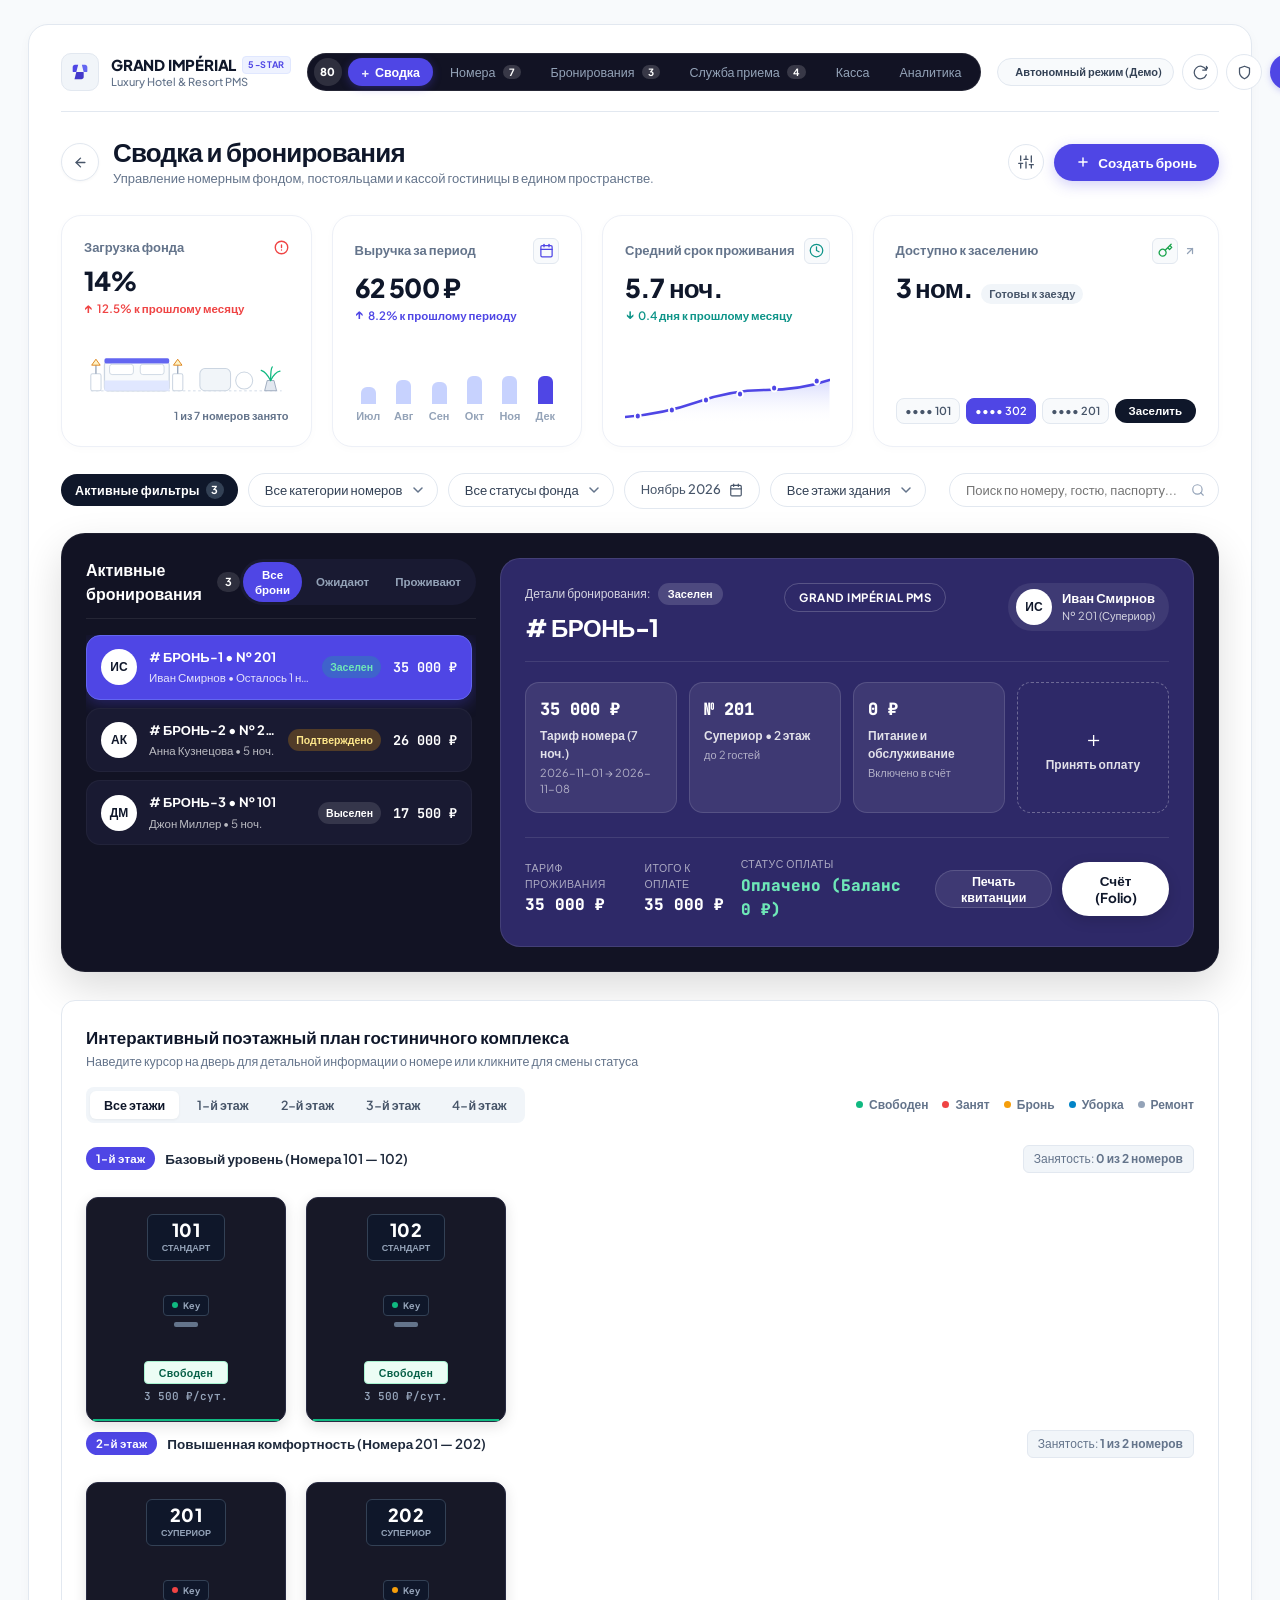
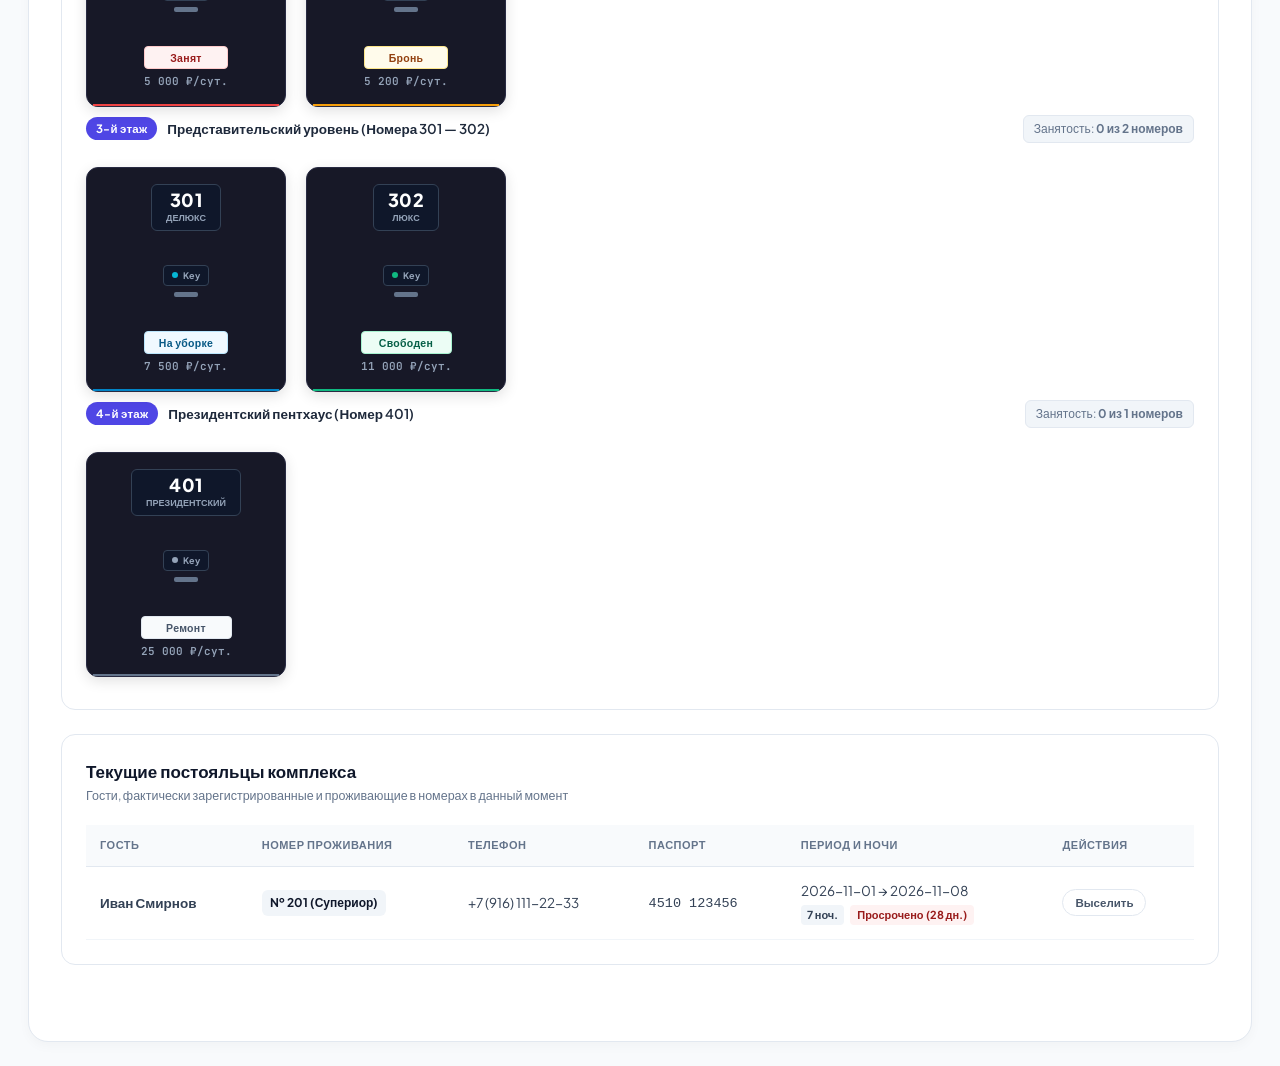
==== commit bc69bfb6: "fix(ui): perfect bento dashboard adaptation from Finnova reference, fix layout bands and room confli" ====
--- a/hotel-frontend/index.html
+++ b/hotel-frontend/index.html
@@ -21,7 +21,7 @@
       <!-- Бренд гостиничного комплекса: матовый геометрический монограмм без неона -->
       <div class="brand-section">
         <div class="brand-emblem-box" title="Grand Impérial • Hotel Management System">
-          <svg class="brand-emblem-svg" width="26" height="26" viewBox="0 0 24 24" fill="none">
+          <svg class="brand-emblem-svg" width="22" height="22" viewBox="0 0 24 24" fill="none">
             <path d="M4 6.5C4 5.11929 5.11929 4 6.5 4H10L8 12H4.5C4.22386 12 4 11.7761 4 11.5V6.5Z" fill="#4f46e5"/>
             <path d="M10 4H17.5C18.8807 4 20 5.11929 20 6.5V11.5C20 11.7761 19.7761 12 19.5 12H16L14 4H10Z" fill="#6366f1"/>
             <path d="M8 12L6 20H13.5C14.8807 20 16 18.8807 16 17.5V12.5C16 12.2239 15.7761 12 15.5 12H8Z" fill="#4338ca"/>
@@ -30,40 +30,30 @@
         <div class="brand-info">
           <div class="brand-title-row">
             <span class="brand-name">GRAND IMPÉRIAL</span>
-            <span class="brand-stars-badge">5-STAR LUXURY</span>
-          </div>
-          <div class="brand-tagline">Информационная система управления гостиницей • Основан в 1904 г.</div>
-          <div class="brand-credentials">
-            <span class="cred-pill">Студент: Сигналов В. А. (3 ИС-3)</span>
-            <span class="cred-divider">•</span>
-            <span class="cred-instructor">Руководитель: Самсонов И. В.</span>
-          </div>
+            <span class="brand-stars-badge">5-STAR</span>
+          </div>
+          <div class="brand-tagline">Luxury Hotel & Resort PMS</div>
         </div>
       </div>
 
       <!-- Центральная капсульная навигация (Finnova Pill Navigation) -->
       <nav class="nav-capsule">
-        <div class="nav-capsule-badge" title="Статус фонда отеля">GI</div>
+        <div class="nav-capsule-badge" title="Статус фонда отеля">80</div>
         <button class="nav-item active" data-view="dashboard">
           <span class="nav-item-icon">+</span>
           <span>Сводка</span>
         </button>
         <button class="nav-item" data-view="rooms">
-          <span>Номерной фонд</span>
-          <span id="nav-rooms-badge" class="nav-pill-badge">0</span>
+          <span>Номера</span>
+          <span id="nav-rooms-badge" class="nav-pill-badge">7</span>
         </button>
         <button class="nav-item" data-view="bookings">
-          <span class="nav-item-icon">+</span>
           <span>Бронирования</span>
-          <span id="nav-bookings-badge" class="nav-pill-badge">0</span>
+          <span id="nav-bookings-badge" class="nav-pill-badge">3</span>
         </button>
         <button class="nav-item" data-view="guests">
           <span>Служба приема</span>
-          <span id="nav-guests-badge" class="nav-pill-badge">0</span>
-        </button>
-        <button class="nav-item" data-view="staff">
-          <span>Персонал</span>
-          <span id="nav-staff-badge" class="nav-pill-badge">0</span>
+          <span id="nav-guests-badge" class="nav-pill-badge">4</span>
         </button>
         <button class="nav-item" data-view="tariffs">
           <span>Касса</span>
@@ -78,7 +68,7 @@
         <!-- Индикатор статуса сервера -->
         <div class="server-status-pill" title="Подключение к Spring Boot REST API">
           <span id="server-status-dot" class="server-pulse-dot"></span>
-          <span id="server-status-label">API 8080 OK</span>
+          <span id="server-status-label">8080 OK</span>
         </div>
 
         <!-- Кнопка синхронизации данных -->
@@ -96,7 +86,7 @@
         </button>
 
         <!-- Аватар оператора системы (Сигналов В. А.) -->
-        <div class="user-avatar-badge" title="Оператор системы: Сигналов В. А. (3 ИС-3)">
+        <div class="user-avatar-badge" title="Оператор: Сигналов В. А. (3 ИС-3) • Научный руководитель: Самсонов И. В.">
           <span>ВС</span>
         </div>
       </div>
@@ -167,18 +157,34 @@
               <span class="trend-arrow">&uarr;</span> 12.5% к прошлому месяцу
             </span>
           </div>
-          <!-- Векторная графика интерьера отеля (как настольная лампа в Finnova) -->
+          <!-- Векторная архитектурная графика люкс-сьюта в стиле Finnova -->
           <div class="bento-visual-slot">
             <div class="bento-room-vector">
-              <svg width="140" height="60" viewBox="0 0 140 60" fill="none">
-                <!-- Лампа и стол -->
-                <rect x="15" y="44" width="40" height="4" rx="2" fill="#cbd5e1"/>
-                <line x1="35" y1="44" x2="35" y2="20" stroke="#94a3b8" stroke-width="2.5" stroke-linecap="round"/>
-                <path d="M22 20L35 8L48 20H22Z" fill="#e2e8f0" stroke="#94a3b8" stroke-width="1.5"/>
-                <!-- Кресло / изголовье -->
-                <rect x="70" y="24" width="60" height="24" rx="6" fill="#f1f5f9" stroke="#e2e8f0" stroke-width="1.5"/>
-                <rect x="76" y="32" width="48" height="16" rx="4" fill="#e2e8f0"/>
-                <line x1="65" y1="48" x2="135" y2="48" stroke="#cbd5e1" stroke-width="2" stroke-linecap="round"/>
+              <svg width="100%" height="68" viewBox="0 0 240 68" fill="none">
+                <line x1="8" y1="56" x2="232" y2="56" stroke="#e2e8f0" stroke-width="1.5" stroke-dasharray="3 3"/>
+                <!-- Двуспальная кровать King Size с изголовьем -->
+                <rect x="24" y="22" width="76" height="34" rx="4" fill="#f8fafc" stroke="#cbd5e1" stroke-width="1.5"/>
+                <rect x="24" y="18" width="76" height="6" rx="2" fill="#6366f1"/>
+                <!-- Подушки -->
+                <rect x="30" y="25" width="28" height="12" rx="3" fill="#ffffff" stroke="#cbd5e1" stroke-width="1"/>
+                <rect x="66" y="25" width="28" height="12" rx="3" fill="#ffffff" stroke="#cbd5e1" stroke-width="1"/>
+                <path d="M24 44H100V56H24V44Z" fill="#e0e7ff"/>
+                <!-- Тумба и дизайнерская лампа слева -->
+                <rect x="8" y="36" width="12" height="20" rx="2" fill="#ffffff" stroke="#cbd5e1" stroke-width="1.2"/>
+                <line x1="14" y1="36" x2="14" y2="26" stroke="#94a3b8" stroke-width="1.5"/>
+                <path d="M9 26L14 19L19 26H9Z" fill="#fef3c7" stroke="#d97706" stroke-width="1"/>
+                <!-- Тумба и дизайнерская лампа справа -->
+                <rect x="104" y="36" width="12" height="20" rx="2" fill="#ffffff" stroke="#cbd5e1" stroke-width="1.2"/>
+                <line x1="110" y1="36" x2="110" y2="26" stroke="#94a3b8" stroke-width="1.5"/>
+                <path d="M105 26L110 19L115 26H105Z" fill="#fef3c7" stroke="#d97706" stroke-width="1"/>
+                <!-- Зона отдыха: кресло и кофейный столик -->
+                <rect x="136" y="30" width="36" height="26" rx="6" fill="#f1f5f9" stroke="#cbd5e1" stroke-width="1.2"/>
+                <circle cx="188" cy="44" r="10" fill="#ffffff" stroke="#cbd5e1" stroke-width="1.2"/>
+                <!-- Декоративное растение в кашпо -->
+                <path d="M212 56L215 44H223L226 56H212Z" fill="#e2e8f0" stroke="#94a3b8" stroke-width="1"/>
+                <path d="M219 44Q214 34 208 32" stroke="#10b981" stroke-width="1.5" stroke-linecap="round"/>
+                <path d="M219 44Q219 30 221 28" stroke="#10b981" stroke-width="1.5" stroke-linecap="round"/>
+                <path d="M219 44Q224 34 230 33" stroke="#10b981" stroke-width="1.5" stroke-linecap="round"/>
               </svg>
               <span id="dash-kpi-occ-meta" class="bento-caption-text">0 из 7 номеров занято</span>
             </div>
@@ -237,18 +243,18 @@
           <!-- Плавный сплайн-график с точками в стиле Finnova -->
           <div class="bento-visual-slot">
             <div class="bento-spline-chart">
-              <svg width="100%" height="45" viewBox="0 0 240 45" fill="none" preserveAspectRatio="none">
-                <path d="M0 38 Q 40 40, 80 28 T 160 16 T 240 6 L 240 45 L 0 45 Z" fill="url(#splineGradient)" opacity="0.4"/>
-                <path d="M0 38 Q 40 40, 80 28 T 160 16 T 240 6" stroke="#4f46e5" stroke-width="2.5" stroke-linecap="round"/>
+              <svg width="100%" height="52" viewBox="0 0 240 52" fill="none" preserveAspectRatio="none">
+                <path d="M0 45 Q 45 42, 85 30 T 165 18 T 240 8 L 240 52 L 0 52 Z" fill="url(#splineGradient)" opacity="0.45"/>
+                <path d="M0 45 Q 45 42, 85 30 T 165 18 T 240 8" stroke="#4f46e5" stroke-width="2.5" stroke-linecap="round"/>
                 <!-- Точки графика Finnova -->
-                <circle cx="15" cy="37" r="3.5" fill="#4f46e5" stroke="#ffffff" stroke-width="2"/>
-                <circle cx="55" cy="35" r="3.5" fill="#4f46e5" stroke="#ffffff" stroke-width="2"/>
-                <circle cx="95" cy="25" r="3.5" fill="#4f46e5" stroke="#ffffff" stroke-width="2"/>
-                <circle cx="135" cy="20" r="3.5" fill="#4f46e5" stroke="#ffffff" stroke-width="2"/>
-                <circle cx="175" cy="14" r="3.5" fill="#4f46e5" stroke="#ffffff" stroke-width="2"/>
-                <circle cx="215" cy="8" r="3.5" fill="#4f46e5" stroke="#ffffff" stroke-width="2"/>
+                <circle cx="15" cy="44" r="3.5" fill="#4f46e5" stroke="#ffffff" stroke-width="2"/>
+                <circle cx="55" cy="38" r="3.5" fill="#4f46e5" stroke="#ffffff" stroke-width="2"/>
+                <circle cx="95" cy="28" r="3.5" fill="#4f46e5" stroke="#ffffff" stroke-width="2"/>
+                <circle cx="135" cy="22" r="3.5" fill="#4f46e5" stroke="#ffffff" stroke-width="2"/>
+                <circle cx="175" cy="16" r="3.5" fill="#4f46e5" stroke="#ffffff" stroke-width="2"/>
+                <circle cx="225" cy="9" r="3.5" fill="#4f46e5" stroke="#ffffff" stroke-width="2"/>
                 <defs>
-                  <linearGradient id="splineGradient" x1="0" y1="0" x2="0" y2="45" gradientUnits="userSpaceOnUse">
+                  <linearGradient id="splineGradient" x1="0" y1="0" x2="0" y2="52" gradientUnits="userSpaceOnUse">
                     <stop stop-color="#818cf8"/>
                     <stop offset="1" stop-color="#ffffff" stop-opacity="0"/>
                   </linearGradient>
@@ -368,20 +374,6 @@
               <button class="cockpit-tab-pill" onclick="setCockpitFilter('UNPAID', this)">Ожидают</button>
               <button class="cockpit-tab-pill" onclick="setCockpitFilter('CHECKED_IN', this)">Проживают</button>
             </div>
-          </div>
-
-          <div id="cockpit-bookings-list" class="cockpit-list">
-            <!-- Заполняется динамически через renderDashboardCockpit() -->
-          </div>
-        </div>
-
-        <!-- Правая часть: Архитектурная карточка деталей выбранного бронирования -->
-        <div class="cockpit-detail-pane">
-          <div id="cockpit-detail-container" class="cockpit-detail-card">
-            <!-- Заполняется динамически через renderDashboardCockpit() -->
-          </div>
-        </div>
-      </div>
           </div>
 
           <div id="cockpit-bookings-list" class="cockpit-list">
--- a/hotel-frontend/style.css
+++ b/hotel-frontend/style.css
@@ -122,203 +122,147 @@
   display: flex;
   justify-content: space-between;
   align-items: center;
-  gap: 20px;
-  padding-bottom: 24px;
+  gap: 16px;
+  padding-bottom: 20px;
   border-bottom: 1px solid var(--slate-200);
-  margin-bottom: 28px;
+  margin-bottom: 24px;
 }
 
 /* Бренд гостиницы */
 .brand-section {
   display: flex;
   align-items: center;
-  gap: 14px;
-}
-
-.brand-monogram-box {
-  width: 44px;
-  height: 44px;
+  gap: 12px;
+  flex-shrink: 0;
+}
+
+.brand-emblem-box {
+  width: 38px;
+  height: 38px;
   border-radius: 10px;
-  background: var(--slate-900);
-  border: 1px solid var(--slate-800);
+  background: #f1f5f9;
+  border: 1px solid #e2e8f0;
   display: flex;
   align-items: center;
   justify-content: center;
   flex-shrink: 0;
 }
 
-.brand-monogram {
-  color: #ffffff;
-  font-family: var(--font-serif);
-  font-size: 20px;
-  font-weight: 600;
-  letter-spacing: -0.5px;
-}
-
 .brand-info {
   display: flex;
   flex-direction: column;
+  justify-content: center;
 }
 
 .brand-title-row {
   display: flex;
   align-items: center;
-  gap: 8px;
+  gap: 6px;
 }
 
 .brand-name {
-  font-size: 16px;
+  font-size: 15px;
   font-weight: 800;
-  letter-spacing: 0.5px;
+  letter-spacing: -0.2px;
   color: var(--slate-900);
-}
-
-.brand-stars {
-  font-size: 9.5px;
-  font-weight: 700;
-  letter-spacing: 0.5px;
-  color: var(--brass-primary);
-  background: var(--brass-light);
-  border: 1px solid var(--brass-border);
-  padding: 1px 6px;
-  border-radius: 4px;
-}
-
-.brand-tagline {
-  font-size: 11.5px;
-  color: var(--slate-500);
-  font-weight: 500;
-  margin-top: 1px;
-}
-
-.brand-credentials {
-  display: flex;
-  align-items: center;
-  gap: 6px;
-  margin-top: 4px;
-}
-
-.cred-pill {
-  font-size: 10.5px;
-  font-weight: 600;
-  color: var(--slate-700);
-  background: var(--slate-100);
-  padding: 1px 7px;
-  border-radius: 4px;
-}
-
-.cred-dot {
-  color: var(--slate-300);
-  font-size: 11px;
-}
-
-.cred-instructor {
-  font-size: 10.5px;
-  color: var(--slate-500);
-  font-weight: 600;
-}
-
-/* ==========================================================================
-   ЦЕНТРАЛЬНАЯ КАПСУЛЬНАЯ НАВИГАЦИЯ (FINNOVA EXACT ADAPTATION)
-   ========================================================================== */
-.brand-emblem-box {
-  width: 44px;
-  height: 44px;
-  border-radius: 12px;
-  background: #f8fafc;
-  border: 1px solid #e2e8f0;
-  display: flex;
-  align-items: center;
-  justify-content: center;
-  flex-shrink: 0;
+  line-height: 1.2;
 }
 
 .brand-stars-badge {
-  font-size: 9.5px;
+  font-size: 9px;
   font-weight: 700;
   letter-spacing: 0.05em;
   color: #4f46e5;
   background: #eef2ff;
   border: 1px solid #e0e7ff;
-  padding: 1px 6px;
+  padding: 1px 5px;
   border-radius: 4px;
 }
 
-.cred-divider {
-  color: #cbd5e1;
+.brand-tagline {
   font-size: 11px;
-}
-
+  color: var(--slate-500);
+  font-weight: 500;
+  margin-top: 1px;
+  line-height: 1.2;
+}
+
+/* ==========================================================================
+   ЦЕНТРАЛЬНАЯ КАПСУЛЬНАЯ НАВИГАЦИЯ (FINNOVA EXACT ADAPTATION)
+   ========================================================================== */
 .nav-capsule {
   display: flex;
   align-items: center;
-  background: #f8fafc;
-  border: 1px solid #e2e8f0;
+  background: #121324;
+  border: 1px solid rgba(255, 255, 255, 0.08);
   border-radius: 9999px;
   padding: 4px 6px;
-  gap: 3px;
+  gap: 4px;
+  flex-shrink: 0;
 }
 
 .nav-capsule-badge {
-  width: 32px;
-  height: 32px;
+  width: 28px;
+  height: 28px;
   border-radius: 50%;
-  background: #0f172a;
+  background: rgba(255, 255, 255, 0.12);
   color: #ffffff;
   font-weight: 800;
-  font-size: 11.5px;
+  font-size: 11px;
   display: flex;
   align-items: center;
   justify-content: center;
-  margin-right: 4px;
+  margin-right: 2px;
   flex-shrink: 0;
 }
 
 .nav-item {
   display: inline-flex;
   align-items: center;
-  gap: 6px;
+  gap: 5px;
   background: transparent;
-  color: #475569;
+  color: #94a3b8;
   border: none;
   font-family: inherit;
-  font-size: 13.5px;
-  font-weight: 600;
-  padding: 8px 16px;
+  font-size: 12.5px;
+  font-weight: 500;
+  padding: 6px 13px;
   border-radius: 9999px;
   cursor: pointer;
-  transition: all 0.18s ease;
+  transition: all 0.16s ease;
   white-space: nowrap;
 }
 
 .nav-item-icon {
-  font-size: 14px;
-  font-weight: 700;
-  opacity: 0.8;
+  font-size: 13px;
+  font-weight: 700;
+  opacity: 0.9;
 }
 
 .nav-item:hover:not(.active) {
-  color: #0f172a;
-  background: #f1f5f9;
+  color: #ffffff;
+  background: rgba(255, 255, 255, 0.08);
 }
 
 .nav-item.active {
   background: #4f46e5;
   color: #ffffff;
-  box-shadow: 0 4px 12px rgba(79, 70, 229, 0.25);
+  font-weight: 600;
+  box-shadow: 0 2px 8px rgba(79, 70, 229, 0.35);
 }
 
 .nav-pill-badge {
-  background: rgba(0, 0, 0, 0.08);
-  color: #475569;
-  font-size: 10.5px;
+  background: rgba(255, 255, 255, 0.16);
+  color: #ffffff;
+  font-size: 10px;
   padding: 1px 6px;
   border-radius: 9999px;
   font-weight: 700;
+  margin-left: 2px;
 }
 
 .nav-item.active .nav-pill-badge {
-  background: rgba(255, 255, 255, 0.25);
+  background: rgba(255, 255, 255, 0.28);
   color: #ffffff;
 }
 
@@ -327,6 +271,7 @@
   display: flex;
   align-items: center;
   gap: 8px;
+  flex-shrink: 0;
 }
 
 .server-status-pill {
@@ -336,8 +281,8 @@
   background: #f8fafc;
   border: 1px solid #e2e8f0;
   border-radius: 9999px;
-  padding: 6px 12px;
-  font-size: 11.5px;
+  padding: 5px 11px;
+  font-size: 11px;
   font-weight: 600;
   color: #334155;
 }
@@ -354,9 +299,9 @@
 }
 
 .icon-square-btn {
-  width: 38px;
-  height: 38px;
-  border-radius: 10px;
+  width: 36px;
+  height: 36px;
+  border-radius: 50%;
   border: 1px solid #e2e8f0;
   background: #ffffff;
   color: #475569;
@@ -368,6 +313,25 @@
 }
 
 .icon-square-btn:hover {
+  background: #f1f5f9;
+  color: #0f172a;
+  border-color: #cbd5e1;
+}
+
+.user-avatar-badge {
+  width: 36px;
+  height: 36px;
+  border-radius: 50%;
+  background: #4f46e5;
+  color: #ffffff;
+  font-weight: 700;
+  font-size: 12px;
+  display: flex;
+  align-items: center;
+  justify-content: center;
+  cursor: pointer;
+  box-shadow: 0 2px 6px rgba(79, 70, 229, 0.25);
+}
   background: #f8fafc;
   color: #0f172a;
   border-color: #cbd5e1;
@@ -589,15 +553,18 @@
 /* Векторная графика интерьера отеля (Карточка 1) */
 .bento-room-vector {
   display: flex;
-  align-items: flex-end;
-  justify-content: space-between;
-  gap: 8px;
+  flex-direction: column;
+  align-items: stretch;
+  gap: 4px;
+  width: 100%;
 }
 
 .bento-caption-text {
-  font-size: 11.5px;
+  font-size: 11px;
   color: #64748b;
-  font-weight: 500;
+  font-weight: 600;
+  text-align: right;
+  margin-top: -2px;
 }
 
 /* 6 вертикальных скругленных столбцов графика Finnova (Карточка 2) */
@@ -621,10 +588,10 @@
 
 .chart-bar {
   width: 100%;
-  max-width: 12px;
+  max-width: 15px;
   background: #c7d2fe;
-  border-radius: 4px 4px 0 0;
-  min-height: 8px;
+  border-radius: 6px 6px 0 0;
+  min-height: 10px;
   transition: height 0.3s ease;
 }
 
@@ -633,7 +600,7 @@
 }
 
 .chart-bar-col span {
-  font-size: 10px;
+  font-size: 11px;
   color: #94a3b8;
   font-weight: 600;
 }
@@ -641,8 +608,10 @@
 /* Плавный сплайн-график с точками в стиле Finnova (Карточка 3) */
 .bento-spline-chart {
   width: 100%;
-  height: 44px;
+  height: 52px;
   overflow: hidden;
+  display: flex;
+  align-items: flex-end;
 }
 
 /* Плашки номеров и кнопка мгновенного заселения (Карточка 4) */
@@ -650,7 +619,7 @@
   display: flex;
   align-items: center;
   gap: 6px;
-  flex-wrap: wrap;
+  width: 100%;
 }
 
 .finnova-mini-chip {
@@ -661,6 +630,7 @@
   color: #475569;
   padding: 4px 8px;
   border-radius: 8px;
+  white-space: nowrap;
 }
 
 .finnova-mini-chip.active {
@@ -674,12 +644,13 @@
   color: #ffffff;
   border: none;
   border-radius: 9999px;
-  padding: 5px 12px;
+  padding: 6px 14px;
   font-size: 11.5px;
   font-weight: 700;
   cursor: pointer;
   transition: all 0.15s ease;
   margin-left: auto;
+  white-space: nowrap;
 }
 
 .finnova-payout-btn:hover {
@@ -1313,47 +1284,71 @@
   margin-bottom: 16px;
 }
 
-.corridor-title {
-  font-size: 15px;
-  font-weight: 700;
-  color: var(--slate-900);
-}
-
-.corridor-stat {
+.floor-title-badge {
+  display: flex;
+  align-items: center;
+  gap: 10px;
+}
+
+.floor-num-pill {
+  background: #4f46e5;
+  color: #ffffff;
+  font-weight: 700;
+  font-size: 11.5px;
+  padding: 3px 10px;
+  border-radius: 9999px;
+  letter-spacing: 0.02em;
+}
+
+.floor-type-desc {
+  font-size: 13.5px;
+  font-weight: 600;
+  color: var(--slate-800);
+}
+
+.corridor-stats {
   font-size: 12px;
   color: var(--slate-500);
+  background: #f1f5f9;
+  padding: 4px 10px;
+  border-radius: 6px;
+  border: 1px solid #e2e8f0;
 }
 
 .corridor-doors-grid {
-  display: grid;
-  grid-template-columns: repeat(auto-fill, minmax(170px, 1fr));
-  gap: 16px;
+  display: flex;
+  flex-wrap: wrap;
+  gap: 20px;
+  padding: 8px 0;
 }
 
 /* Реалистичная архитектурная дверь */
 .door-wrapper {
   position: relative;
+  width: 200px;
+  flex-shrink: 0;
 }
 
 .hotel-door {
-  background: #1e293b;
-  border-radius: 10px;
-  padding: 16px 12px;
-  min-height: 220px;
+  background: #171827;
+  border-radius: 12px;
+  padding: 16px 14px;
+  min-height: 225px;
   display: flex;
   flex-direction: column;
   justify-content: space-between;
   align-items: center;
   cursor: pointer;
   position: relative;
-  transition: transform 0.15s, border-color 0.15s;
-  border: 1px solid #334155;
-  box-shadow: 0 2px 6px rgba(0, 0, 0, 0.08);
+  transition: all 0.2s cubic-bezier(0.16, 1, 0.3, 1);
+  border: 1px solid #282a42;
+  box-shadow: 0 4px 14px rgba(0, 0, 0, 0.12);
 }
 
 .hotel-door:hover {
-  transform: translateY(-2px);
-  border-color: #64748b;
+  transform: translateY(-3px);
+  border-color: #4f46e5;
+  box-shadow: 0 8px 24px rgba(79, 70, 229, 0.16);
 }
 
 /* Табличка номера */
@@ -1403,13 +1398,17 @@
 }
 
 .lock-led {
-  width: 5px;
-  height: 5px;
+  width: 6px;
+  height: 6px;
   border-radius: 50%;
   background: #10b981;
-}
-
+  display: inline-block;
+}
+
+.hotel-door.AVAILABLE .lock-led { background: #10b981; }
 .hotel-door.OCCUPIED .lock-led { background: #ef4444; }
+.hotel-door.BOOKED .lock-led { background: #f59e0b; }
+.hotel-door.CLEANING .lock-led { background: #06b6d4; }
 .hotel-door.OUT_OF_ORDER .lock-led { background: #94a3b8; }
 
 .door-handle-hardware {
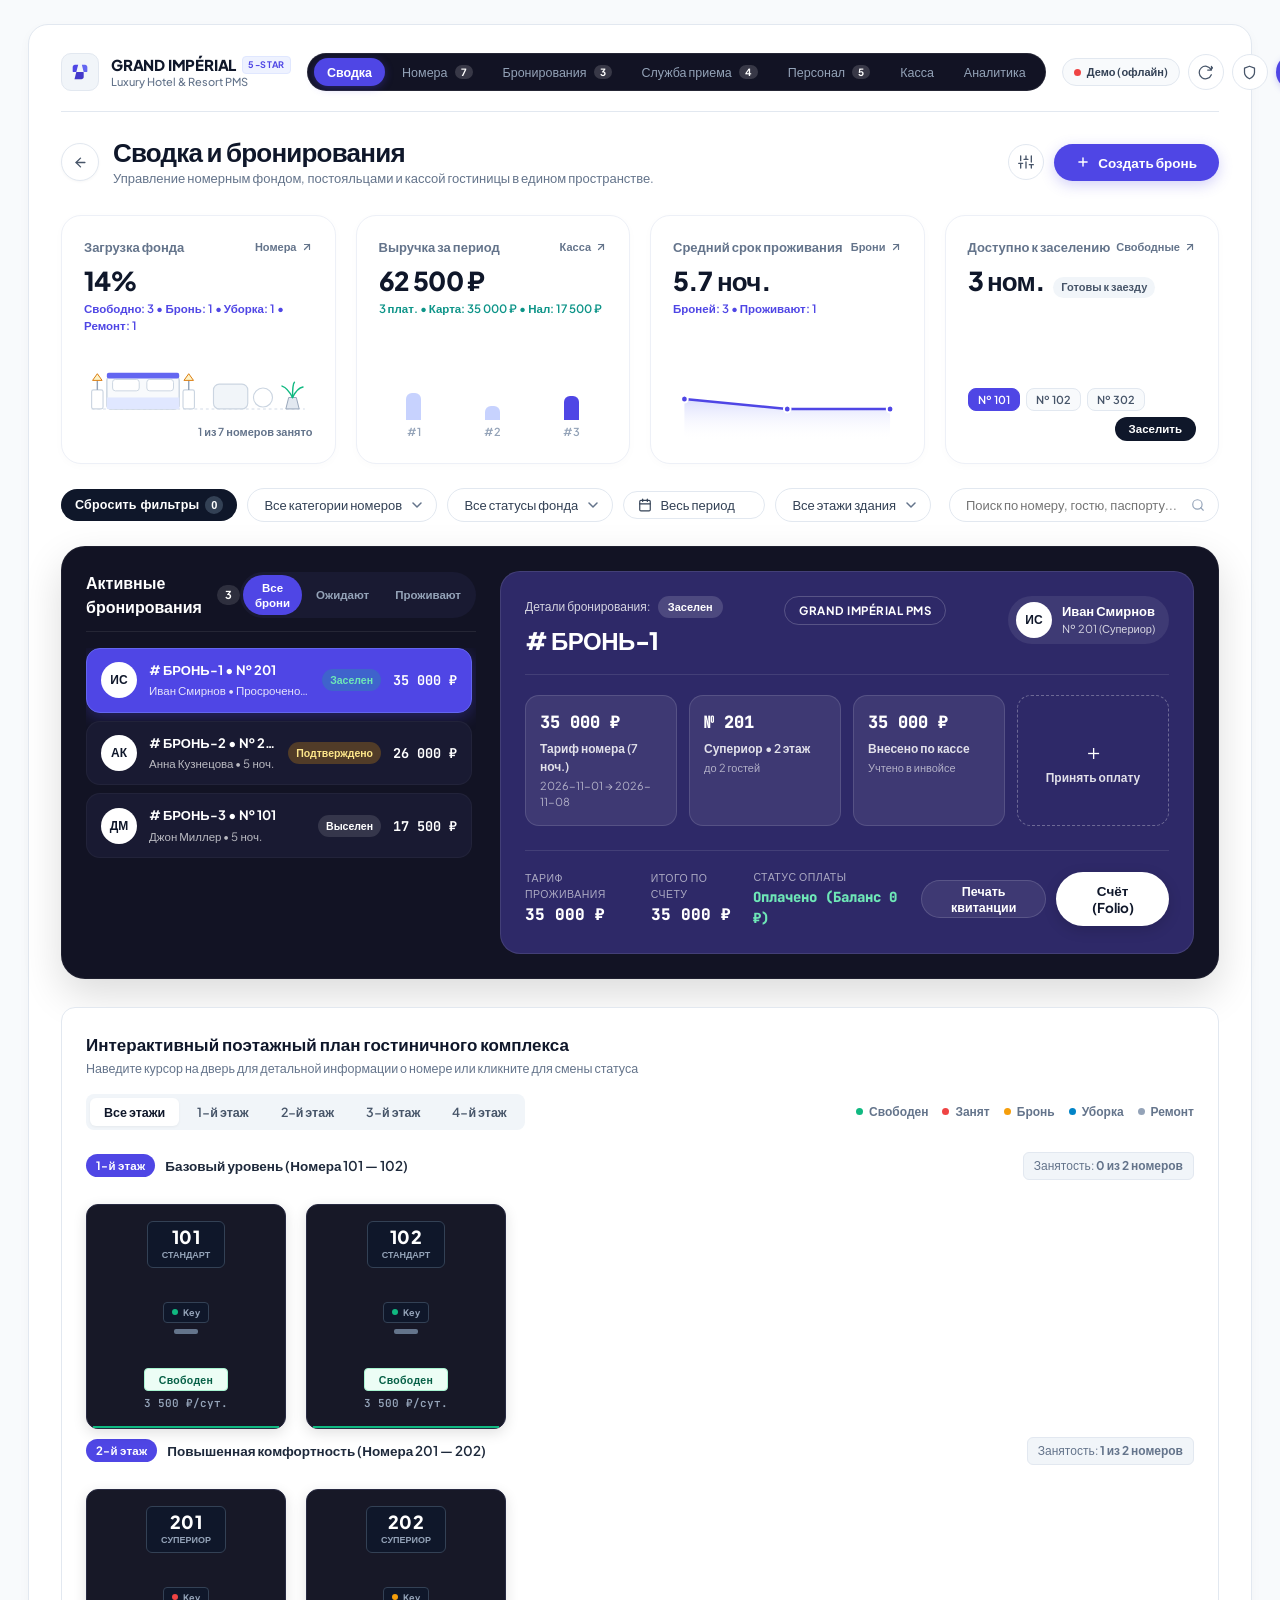
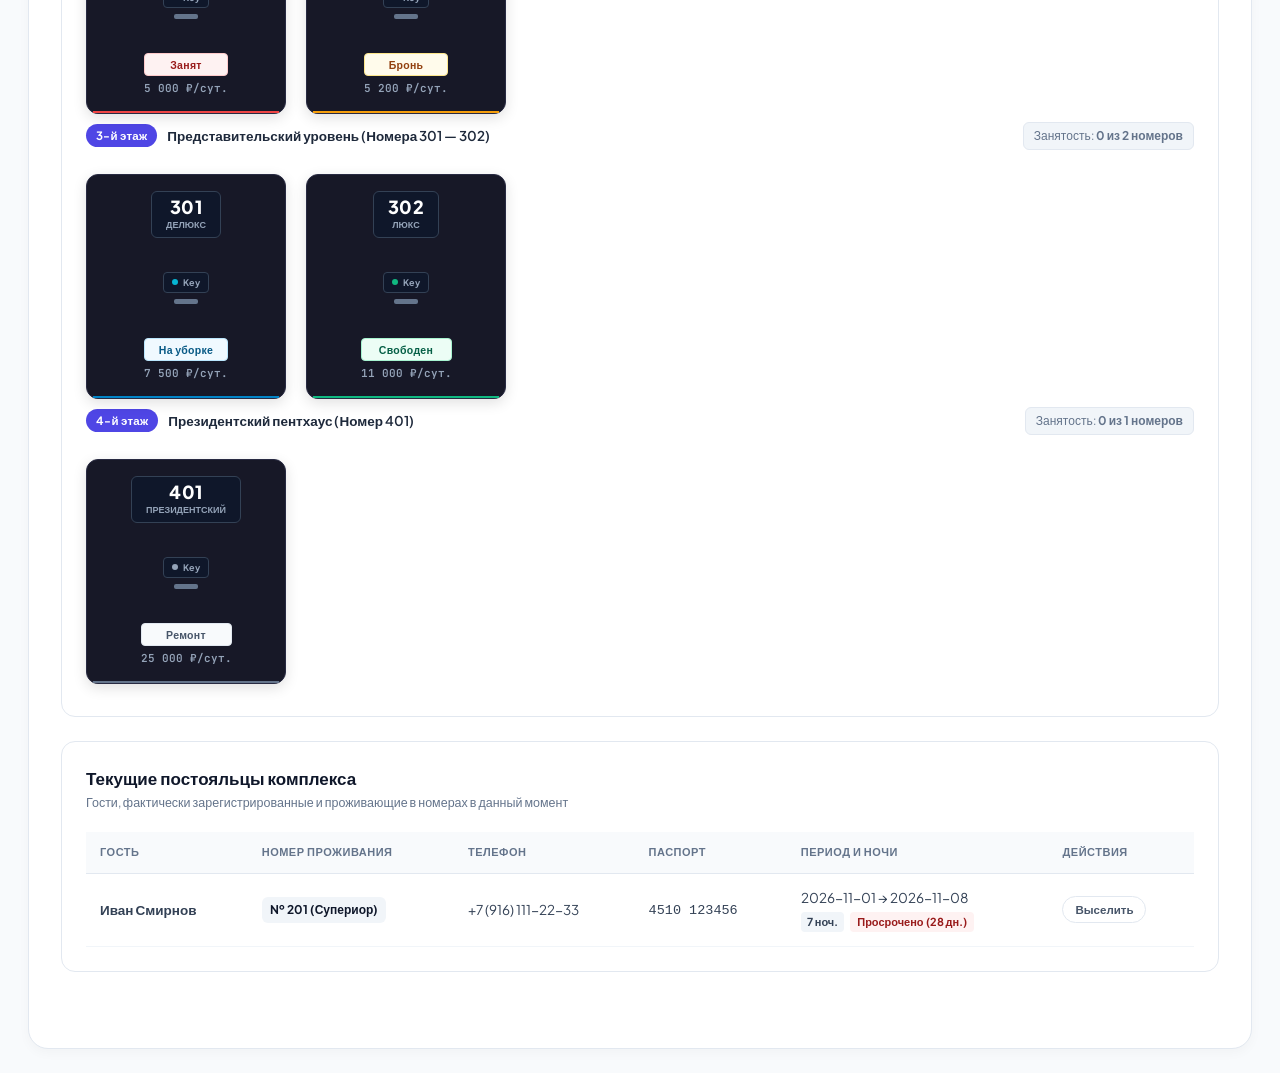
==== commit ed64358f: "Fix UI KPIs, modal grids, DB metrics, fool-proof validation & add 1-click launcher" ====
--- a/hotel-frontend/index.html
+++ b/hotel-frontend/index.html
@@ -36,24 +36,26 @@
         </div>
       </div>
 
-      <!-- Центральная капсульная навигация (Finnova Pill Navigation) -->
+      <!-- Центральная капсульная навигация -->
       <nav class="nav-capsule">
-        <div class="nav-capsule-badge" title="Статус фонда отеля">80</div>
         <button class="nav-item active" data-view="dashboard">
-          <span class="nav-item-icon">+</span>
           <span>Сводка</span>
         </button>
         <button class="nav-item" data-view="rooms">
           <span>Номера</span>
-          <span id="nav-rooms-badge" class="nav-pill-badge">7</span>
+          <span id="nav-rooms-badge" class="nav-pill-badge">0</span>
         </button>
         <button class="nav-item" data-view="bookings">
           <span>Бронирования</span>
-          <span id="nav-bookings-badge" class="nav-pill-badge">3</span>
+          <span id="nav-bookings-badge" class="nav-pill-badge">0</span>
         </button>
         <button class="nav-item" data-view="guests">
           <span>Служба приема</span>
-          <span id="nav-guests-badge" class="nav-pill-badge">4</span>
+          <span id="nav-guests-badge" class="nav-pill-badge">0</span>
+        </button>
+        <button class="nav-item" data-view="staff">
+          <span>Персонал</span>
+          <span id="nav-staff-badge" class="nav-pill-badge">0</span>
         </button>
         <button class="nav-item" data-view="tariffs">
           <span>Касса</span>
@@ -135,179 +137,141 @@
          1. ДАШБОРД (СВОДКА И БРОНИРОВАНИЯ)
          ====================================================================== -->
     <section id="view-dashboard" class="screen-view active">
-      
-      <!-- 4 BENTO KPI КАРТОЧКИ (FINNOVA EXACT EQUIVALENTS) -->
+      <div id="empty-db-banner" class="empty-db-banner" style="display:none">
+        <div>
+          <strong style="color:#1e1b4b; font-size:14px">В базе данных отеля пока нет номеров</strong>
+          <div style="font-size:12.5px; color:#475569; margin-top:2px">
+            Добавьте номер вручную или восстановите стартовый набор номеров, броней и платежей в один клик.
+          </div>
+        </div>
+        <div style="display:flex; gap:8px; flex-wrap:wrap">
+          <button class="btn btn-sm btn-secondary" onclick="openModal('modal-add-room')">+ Добавить номер</button>
+          <button class="btn btn-sm btn-primary" onclick="restoreDemoData()">Восстановить стартовые данные</button>
+        </div>
+      </div>
+
+      <!-- 4 BENTO KPI КАРТОЧКИ С РЕАЛЬНЫМИ ДАННЫМИ И ПЕРЕХОДОМ ПО РАЗДЕЛАМ -->
       <div class="bento-metric-grid">
-        
-        <!-- Карточка 1: Загрузка фонда (Finnova Card 1 Overdue equivalent) -->
-        <div class="bento-stat-card">
+
+        <!-- Карточка 1: Загрузка фонда -> раздел Номера -->
+        <div class="bento-stat-card clickable" onclick="navigateTo('rooms')" title="Нажмите, чтобы перейти к управлению номерами">
           <div class="bento-card-top">
             <span class="bento-card-label">Загрузка фонда</span>
-            <span class="bento-card-alert-icon" title="Текущая доля занятых номеров">
-              <svg width="15" height="15" viewBox="0 0 24 24" fill="none" stroke="#ef4444" stroke-width="2.2" stroke-linecap="round" stroke-linejoin="round">
-                <circle cx="12" cy="12" r="10"></circle>
-                <line x1="12" y1="8" x2="12" y2="12"></line>
-                <line x1="12" y1="16" x2="12.01" y2="16"></line>
+            <span class="bento-nav-cue">
+              <span>Номера</span>
+              <svg width="12" height="12" viewBox="0 0 24 24" fill="none" stroke="currentColor" stroke-width="2.4" stroke-linecap="round" stroke-linejoin="round">
+                <line x1="7" y1="17" x2="17" y2="7"></line>
+                <polyline points="7 7 17 7 17 17"></polyline>
               </svg>
             </span>
           </div>
           <div id="dash-kpi-rate" class="bento-big-metric">0%</div>
           <div class="bento-trend-row">
-            <span class="bento-trend-tag positive">
-              <span class="trend-arrow">&uarr;</span> 12.5% к прошлому месяцу
-            </span>
-          </div>
-          <!-- Векторная архитектурная графика люкс-сьюта в стиле Finnova -->
+            <span id="dash-kpi-occ-trend" class="bento-trend-tag indigo">Загрузка данных...</span>
+          </div>
           <div class="bento-visual-slot">
             <div class="bento-room-vector">
               <svg width="100%" height="68" viewBox="0 0 240 68" fill="none">
                 <line x1="8" y1="56" x2="232" y2="56" stroke="#e2e8f0" stroke-width="1.5" stroke-dasharray="3 3"/>
-                <!-- Двуспальная кровать King Size с изголовьем -->
                 <rect x="24" y="22" width="76" height="34" rx="4" fill="#f8fafc" stroke="#cbd5e1" stroke-width="1.5"/>
                 <rect x="24" y="18" width="76" height="6" rx="2" fill="#6366f1"/>
-                <!-- Подушки -->
                 <rect x="30" y="25" width="28" height="12" rx="3" fill="#ffffff" stroke="#cbd5e1" stroke-width="1"/>
                 <rect x="66" y="25" width="28" height="12" rx="3" fill="#ffffff" stroke="#cbd5e1" stroke-width="1"/>
                 <path d="M24 44H100V56H24V44Z" fill="#e0e7ff"/>
-                <!-- Тумба и дизайнерская лампа слева -->
                 <rect x="8" y="36" width="12" height="20" rx="2" fill="#ffffff" stroke="#cbd5e1" stroke-width="1.2"/>
                 <line x1="14" y1="36" x2="14" y2="26" stroke="#94a3b8" stroke-width="1.5"/>
                 <path d="M9 26L14 19L19 26H9Z" fill="#fef3c7" stroke="#d97706" stroke-width="1"/>
-                <!-- Тумба и дизайнерская лампа справа -->
                 <rect x="104" y="36" width="12" height="20" rx="2" fill="#ffffff" stroke="#cbd5e1" stroke-width="1.2"/>
                 <line x1="110" y1="36" x2="110" y2="26" stroke="#94a3b8" stroke-width="1.5"/>
                 <path d="M105 26L110 19L115 26H105Z" fill="#fef3c7" stroke="#d97706" stroke-width="1"/>
-                <!-- Зона отдыха: кресло и кофейный столик -->
                 <rect x="136" y="30" width="36" height="26" rx="6" fill="#f1f5f9" stroke="#cbd5e1" stroke-width="1.2"/>
                 <circle cx="188" cy="44" r="10" fill="#ffffff" stroke="#cbd5e1" stroke-width="1.2"/>
-                <!-- Декоративное растение в кашпо -->
                 <path d="M212 56L215 44H223L226 56H212Z" fill="#e2e8f0" stroke="#94a3b8" stroke-width="1"/>
                 <path d="M219 44Q214 34 208 32" stroke="#10b981" stroke-width="1.5" stroke-linecap="round"/>
                 <path d="M219 44Q219 30 221 28" stroke="#10b981" stroke-width="1.5" stroke-linecap="round"/>
                 <path d="M219 44Q224 34 230 33" stroke="#10b981" stroke-width="1.5" stroke-linecap="round"/>
               </svg>
-              <span id="dash-kpi-occ-meta" class="bento-caption-text">0 из 7 номеров занято</span>
+              <span id="dash-kpi-occ-meta" class="bento-caption-text">0 из 0 номеров занято</span>
             </div>
           </div>
         </div>
 
-        <!-- Карточка 2: Выручка за период (Finnova Card 2 Due next month with Bar Chart) -->
-        <div class="bento-stat-card">
+        <!-- Карточка 2: Выручка за период -> раздел Касса и тарифы -->
+        <div class="bento-stat-card clickable" onclick="navigateTo('tariffs')" title="Нажмите, чтобы перейти в Кассу и журнал платежей">
           <div class="bento-card-top">
             <span class="bento-card-label">Выручка за период</span>
-            <span class="bento-card-icon-box" title="Кассовая выручка отеля">
-              <svg width="15" height="15" viewBox="0 0 24 24" fill="none" stroke="#4f46e5" stroke-width="2" stroke-linecap="round" stroke-linejoin="round">
-                <rect x="3" y="4" width="18" height="18" rx="2" ry="2"></rect>
-                <line x1="16" y1="2" x2="16" y2="6"></line>
-                <line x1="8" y1="2" x2="8" y2="6"></line>
-                <line x1="3" y1="10" x2="21" y2="10"></line>
+            <span class="bento-nav-cue">
+              <span>Касса</span>
+              <svg width="12" height="12" viewBox="0 0 24 24" fill="none" stroke="currentColor" stroke-width="2.4" stroke-linecap="round" stroke-linejoin="round">
+                <line x1="7" y1="17" x2="17" y2="7"></line>
+                <polyline points="7 7 17 7 17 17"></polyline>
               </svg>
             </span>
           </div>
           <div id="dash-kpi-rev" class="bento-big-metric">0 ₽</div>
           <div class="bento-trend-row">
-            <span class="bento-trend-tag indigo">
-              <span class="trend-arrow">&uarr;</span> 8.2% к прошлому периоду
-            </span>
-          </div>
-          <!-- 6 вертикальных скругленных столбцов графика Finnova (Июл, Авг, Сен, Окт, Ноя, Дек) -->
+            <span id="dash-kpi-rev-trend" class="bento-trend-tag teal">0 платежей проведено</span>
+          </div>
+          <!-- Динамическая гистограмма по реальным платежам и способам оплаты -->
           <div class="bento-visual-slot">
-            <div class="bento-bars-chart">
-              <div class="chart-bar-col"><div class="chart-bar" style="height:35%"></div><span>Июл</span></div>
-              <div class="chart-bar-col"><div class="chart-bar" style="height:50%"></div><span>Авг</span></div>
-              <div class="chart-bar-col"><div class="chart-bar" style="height:45%"></div><span>Сен</span></div>
-              <div class="chart-bar-col"><div class="chart-bar" style="height:70%"></div><span>Окт</span></div>
-              <div class="chart-bar-col"><div class="chart-bar" style="height:85%"></div><span>Ноя</span></div>
-              <div class="chart-bar-col"><div class="chart-bar highlight" style="height:100%"></div><span>Дек</span></div>
-            </div>
-          </div>
-        </div>
-
-        <!-- Карточка 3: Средний срок проживания (Finnova Card 3 Avg time with Spline Chart) -->
-        <div class="bento-stat-card">
+            <div id="dash-revenue-bars" class="bento-bars-chart"></div>
+          </div>
+        </div>
+
+        <!-- Карточка 3: Средний срок проживания -> раздел Бронирования -->
+        <div class="bento-stat-card clickable" onclick="navigateTo('bookings')" title="Нажмите, чтобы перейти в журнал бронирований">
           <div class="bento-card-top">
             <span class="bento-card-label">Средний срок проживания</span>
-            <span class="bento-card-icon-box" title="Средняя продолжительность пребывания гостей">
-              <svg width="15" height="15" viewBox="0 0 24 24" fill="none" stroke="#0d9488" stroke-width="2" stroke-linecap="round" stroke-linejoin="round">
-                <circle cx="12" cy="12" r="10"></circle>
-                <polyline points="12 6 12 12 16 14"></polyline>
+            <span class="bento-nav-cue">
+              <span>Брони</span>
+              <svg width="12" height="12" viewBox="0 0 24 24" fill="none" stroke="currentColor" stroke-width="2.4" stroke-linecap="round" stroke-linejoin="round">
+                <line x1="7" y1="17" x2="17" y2="7"></line>
+                <polyline points="7 7 17 7 17 17"></polyline>
               </svg>
             </span>
           </div>
-          <div id="dash-kpi-avg-stay" class="bento-big-metric">3.4 ночи</div>
+          <div id="dash-kpi-avg-stay" class="bento-big-metric">0 ноч.</div>
           <div class="bento-trend-row">
-            <span class="bento-trend-tag teal">
-              <span class="trend-arrow">&darr;</span> 0.4 дня к прошлому месяцу
-            </span>
-          </div>
-          <!-- Плавный сплайн-график с точками в стиле Finnova -->
+            <span id="dash-kpi-avg-trend" class="bento-trend-tag indigo">Броней: 0 • Проживают: 0</span>
+          </div>
+          <!-- Динамический SVG-график по реальным срокам бронирований -->
           <div class="bento-visual-slot">
-            <div class="bento-spline-chart">
-              <svg width="100%" height="52" viewBox="0 0 240 52" fill="none" preserveAspectRatio="none">
-                <path d="M0 45 Q 45 42, 85 30 T 165 18 T 240 8 L 240 52 L 0 52 Z" fill="url(#splineGradient)" opacity="0.45"/>
-                <path d="M0 45 Q 45 42, 85 30 T 165 18 T 240 8" stroke="#4f46e5" stroke-width="2.5" stroke-linecap="round"/>
-                <!-- Точки графика Finnova -->
-                <circle cx="15" cy="44" r="3.5" fill="#4f46e5" stroke="#ffffff" stroke-width="2"/>
-                <circle cx="55" cy="38" r="3.5" fill="#4f46e5" stroke="#ffffff" stroke-width="2"/>
-                <circle cx="95" cy="28" r="3.5" fill="#4f46e5" stroke="#ffffff" stroke-width="2"/>
-                <circle cx="135" cy="22" r="3.5" fill="#4f46e5" stroke="#ffffff" stroke-width="2"/>
-                <circle cx="175" cy="16" r="3.5" fill="#4f46e5" stroke="#ffffff" stroke-width="2"/>
-                <circle cx="225" cy="9" r="3.5" fill="#4f46e5" stroke="#ffffff" stroke-width="2"/>
-                <defs>
-                  <linearGradient id="splineGradient" x1="0" y1="0" x2="0" y2="52" gradientUnits="userSpaceOnUse">
-                    <stop stop-color="#818cf8"/>
-                    <stop offset="1" stop-color="#ffffff" stop-opacity="0"/>
-                  </linearGradient>
-                </defs>
-              </svg>
-            </div>
-          </div>
-        </div>
-
-        <!-- Карточка 4: Доступно к заселению (Finnova Card 4 Instant Payout equivalent) -->
-        <div class="bento-stat-card">
+            <div id="dash-stay-spline" class="bento-spline-chart"></div>
+          </div>
+        </div>
+
+        <!-- Карточка 4: Доступно к заселению -> свободные номера или быстрое бронирование -->
+        <div class="bento-stat-card clickable" onclick="navigateToAvailableRooms()" title="Нажмите, чтобы показать свободные номера">
           <div class="bento-card-top">
             <span class="bento-card-label">Доступно к заселению</span>
-            <div style="display:flex; align-items:center; gap:6px">
-              <span class="bento-card-icon-box" title="Свободные номера">
-                <svg width="15" height="15" viewBox="0 0 24 24" fill="none" stroke="#16a34a" stroke-width="2" stroke-linecap="round" stroke-linejoin="round">
-                  <path d="M21 2l-2 2m-7.61 7.61a5.5 5.5 0 1 1-7.778 7.778 5.5 5.5 0 0 1 7.777-7.777zm0 0L15.5 7.5m0 0l3 3L22 7l-3-3m-3.5 3.5L19 4"/>
-                </svg>
-              </span>
-              <span class="bento-arrow-diag">
-                <svg width="12" height="12" viewBox="0 0 24 24" fill="none" stroke="#94a3b8" stroke-width="2.5" stroke-linecap="round" stroke-linejoin="round">
-                  <line x1="7" y1="17" x2="17" y2="7"></line>
-                  <polyline points="7 7 17 7 17 17"></polyline>
-                </svg>
-              </span>
-            </div>
+            <span class="bento-nav-cue">
+              <span>Свободные</span>
+              <svg width="12" height="12" viewBox="0 0 24 24" fill="none" stroke="currentColor" stroke-width="2.4" stroke-linecap="round" stroke-linejoin="round">
+                <line x1="7" y1="17" x2="17" y2="7"></line>
+                <polyline points="7 7 17 7 17 17"></polyline>
+              </svg>
+            </span>
           </div>
           <div style="display:flex; align-items:baseline; gap:8px">
-            <div id="dash-kpi-avail" class="bento-big-metric">0</div>
-            <span class="bento-expects-pill">Готовы к заезду</span>
-          </div>
-          <!-- Плашки номеров и кнопка мгновенного заселения в стиле Finnova -->
+            <div id="dash-kpi-avail" class="bento-big-metric">0 ном.</div>
+            <span id="dash-avail-pill" class="bento-expects-pill">Готовы к заезду</span>
+          </div>
+          <!-- Плашки реальных свободных номеров и кнопка мгновенного заселения -->
           <div class="bento-visual-slot">
-            <div class="bento-chips-row">
-              <span class="finnova-mini-chip">&bull;&bull;&bull;&bull; 101</span>
-              <span class="finnova-mini-chip active">&bull;&bull;&bull;&bull; 302</span>
-              <span class="finnova-mini-chip">&bull;&bull;&bull;&bull; 201</span>
-              <button class="finnova-payout-btn" onclick="openModal('modal-add-booking')">Заселить</button>
-            </div>
-          </div>
-        </div>
-
-      </div>
-
-      <!-- СТРОКА РАБОЧИХ ФИЛЬТРОВ И ПОИСКА (FINNOVA FILTER BAR) -->
+            <div id="dash-avail-chips" class="bento-chips-row"></div>
+          </div>
+        </div>
+
+      </div>
+
+      <!-- СТРОКА РАБОЧИХ ФИЛЬТРОВ И ПОИСКА -->
       <div class="filter-toolbar-row">
         <div class="filter-left-group">
-          <div class="filter-active-pill">
-            <span>Активные фильтры</span>
-            <span class="filter-count-badge">3</span>
-          </div>
-
-          <!-- Выпадающие фильтры категорий, статусов и этажей -->
+          <button type="button" id="dash-active-filters-pill" class="filter-active-pill" onclick="resetDashboardFilters()" title="Нажмите, чтобы сбросить все фильтры">
+            <span>Сбросить фильтры</span>
+            <span id="dash-active-filters-count" class="filter-count-badge">0</span>
+          </button>
+
           <div class="pill-select-wrapper">
             <select id="dash-filter-category" class="pill-select" onchange="filterDashboardContent()">
               <option value="">Все категории номеров</option>
@@ -330,14 +294,18 @@
             </select>
           </div>
 
-          <div class="pill-date-wrapper">
-            <span class="pill-date-label">Ноябрь 2026</span>
+          <div class="pill-date-wrapper" title="Фильтр бронирований по месяцу">
             <svg width="14" height="14" viewBox="0 0 24 24" fill="none" stroke="currentColor" stroke-width="2" stroke-linecap="round" stroke-linejoin="round">
               <rect x="3" y="4" width="18" height="18" rx="2" ry="2"></rect>
               <line x1="16" y1="2" x2="16" y2="6"></line>
               <line x1="8" y1="2" x2="8" y2="6"></line>
               <line x1="3" y1="10" x2="21" y2="10"></line>
             </svg>
+            <select id="dash-filter-period" class="pill-date-select" onchange="filterDashboardContent()">
+              <option value="all">Весь период</option>
+              <option value="2026-11">Ноябрь 2026</option>
+              <option value="2026-10">Октябрь 2026</option>
+            </select>
           </div>
 
           <div class="pill-select-wrapper">
@@ -352,7 +320,7 @@
         </div>
 
         <div class="filter-search-box">
-          <input type="text" id="dash-global-search" class="pill-search-input" placeholder="Поиск по номеру, гостю, паспорту..." oninput="handleGlobalSearch(this.value)">
+          <input type="text" id="dash-global-search" class="pill-search-input" placeholder="Поиск по номеру, гостю, паспорту..." oninput="filterDashboardContent()">
           <svg class="search-lens-icon" width="14" height="14" viewBox="0 0 24 24" fill="none" stroke="currentColor" stroke-width="2" stroke-linecap="round" stroke-linejoin="round">
             <circle cx="11" cy="11" r="8"></circle>
             <line x1="21" y1="21" x2="16.65" y2="16.65"></line>
@@ -671,18 +639,24 @@
     <section id="view-reports" class="screen-view">
       
       <div class="bento-row">
-        <div class="bento-card">
-          <div class="label">Средняя загрузка фонда</div>
+        <div class="bento-card clickable" onclick="navigateTo('rooms')" title="Перейти в раздел Номера">
+          <div style="display:flex; justify-content:space-between; align-items:center">
+            <div class="label">Средняя загрузка фонда</div>
+            <span class="bento-nav-cue">К номерам &rarr;</span>
+          </div>
           <div id="rep-occ-rate" class="metric" style="color: #0f172a">0%</div>
           <div id="rep-occ-total" class="desc" style="font-weight:700">Всего 0 номеров в фонде</div>
           <div id="rep-occ-breakdown" class="desc" style="margin-top:8px"></div>
         </div>
 
-        <div class="bento-card">
-          <div class="label">Общая финансовая выручка</div>
+        <div class="bento-card clickable" onclick="navigateTo('tariffs')" title="Перейти в Кассу и журнал платежей">
+          <div style="display:flex; justify-content:space-between; align-items:center">
+            <div class="label">Общая финансовая выручка</div>
+            <span class="bento-nav-cue">В кассу &rarr;</span>
+          </div>
           <div id="rep-rev-total" class="metric" style="color: #047857">0 ₽</div>
           <div id="rep-rev-tx" class="desc" style="font-weight:700">0 платежей проведено</div>
-          <div class="desc" style="margin-top:8px">Сумма всех подтвержденных кассовых поступлений</div>
+          <div id="rep-rev-sub" class="desc" style="margin-top:8px">Сумма всех подтвержденных кассовых поступлений</div>
         </div>
       </div>
 
@@ -693,6 +667,7 @@
               <div class="panel-title">Структура выручки по способам оплаты</div>
               <div class="panel-subtitle">Распределение финансовых потоков комплекса</div>
             </div>
+            <button class="btn btn-xs btn-secondary" onclick="navigateTo('tariffs')">Открыть кассу &rarr;</button>
           </div>
           <div class="metric-bar-group">
             <div class="metric-bar-item">
@@ -725,6 +700,10 @@
               </div>
             </div>
           </div>
+
+          <div id="rep-guests-summary" style="margin-top:22px; padding-top:16px; border-top:1px solid var(--slate-200); font-size:12.5px; color:var(--slate-600)">
+            Загрузка статистики постояльцев...
+          </div>
         </div>
 
         <div class="panel">
@@ -733,6 +712,7 @@
               <div class="panel-title">Показатели эффективности персонала</div>
               <div class="panel-subtitle">Оценки работы и количество завершенных смен</div>
             </div>
+            <button class="btn btn-xs btn-secondary" onclick="navigateTo('staff')">К персоналу &rarr;</button>
           </div>
           <div id="rep-staff-kpi" style="display:flex; flex-direction:column; gap:12px"></div>
         </div>
@@ -755,7 +735,7 @@
         </div>
         <button class="modal-close-btn" onclick="closeModal('modal-quick-checkin')">&times;</button>
       </div>
-      <form onsubmit="submitQuickCheckIn(event)">
+      <form onsubmit="submitQuickCheckIn(event)" novalidate>
         <div class="modal-body form-grid">
           <div id="modal-quick-checkin-alert" class="modal-alert full" style="display:none"></div>
           
@@ -772,7 +752,7 @@
 
           <div class="form-group col-4">
             <label class="form-label">Ночей</label>
-            <input type="number" id="checkin-nights" class="form-control" min="1" max="90" value="3" required oninput="onQuickCheckInNightsInput()">
+            <input type="number" id="checkin-nights" class="form-control" value="3" oninput="onQuickCheckInNightsInput()">
           </div>
 
           <div class="form-group col-4">
@@ -850,16 +830,16 @@
         </div>
         <button class="modal-close-btn" onclick="closeModal('modal-add-room')">&times;</button>
       </div>
-      <form onsubmit="submitRoom(event)">
+      <form onsubmit="submitRoom(event)" novalidate>
         <div class="modal-body form-grid">
           <div id="modal-add-room-alert" class="modal-alert full" style="display:none"></div>
-          <div class="form-group">
+          <div class="form-group col-6">
             <label class="form-label">Номер комнаты</label>
-            <input type="text" id="add-room-num" class="form-control" placeholder="Напр. 101" required>
-          </div>
-          <div class="form-group">
+            <input type="text" id="add-room-num" class="form-control" placeholder="Напр. 103">
+          </div>
+          <div class="form-group col-6">
             <label class="form-label">Категория</label>
-            <select id="add-room-type" class="form-control" required>
+            <select id="add-room-type" class="form-control">
               <option value="STANDARD">Стандарт</option>
               <option value="SUPERIOR">Супериор</option>
               <option value="DELUXE">Делюкс</option>
@@ -867,19 +847,19 @@
               <option value="PRESIDENTIAL">Президентский</option>
             </select>
           </div>
-          <div class="form-group">
-            <label class="form-label">Этаж (1-4)</label>
-            <input type="number" id="add-room-floor" class="form-control" min="1" max="4" value="1" required>
-          </div>
-          <div class="form-group">
+          <div class="form-group col-6">
+            <label class="form-label">Этаж (1–4)</label>
+            <input type="number" id="add-room-floor" class="form-control" value="1">
+          </div>
+          <div class="form-group col-6">
             <label class="form-label">Вместимость (чел.)</label>
-            <input type="number" id="add-room-guests" class="form-control" min="1" max="10" value="2" required>
-          </div>
-          <div class="form-group">
+            <input type="number" id="add-room-guests" class="form-control" value="2">
+          </div>
+          <div class="form-group col-6">
             <label class="form-label">Тариф за сутки (₽)</label>
-            <input type="number" id="add-room-price" class="form-control" step="100" min="500" value="3500" required>
-          </div>
-          <div class="form-group">
+            <input type="number" id="add-room-price" class="form-control" step="100" value="3500">
+          </div>
+          <div class="form-group col-6">
             <label class="form-label">Исходный статус</label>
             <select id="add-room-status" class="form-control">
               <option value="AVAILABLE">Свободен</option>
@@ -900,7 +880,7 @@
     </div>
   </div>
 
-  <!-- 4. Новое бронирование (Finnova Master Form with Dynamic Availability Filter) -->
+  <!-- 4. Новое бронирование -->
   <div id="modal-add-booking" class="modal-backdrop">
     <div class="modal-box wide">
       <div class="modal-header">
@@ -910,44 +890,40 @@
         </div>
         <button class="modal-close-btn" onclick="closeModal('modal-add-booking')">&times;</button>
       </div>
-      <form onsubmit="submitBooking(event)">
+      <form onsubmit="submitBooking(event)" novalidate>
         <div class="modal-body form-grid">
           <div id="modal-add-booking-alert" class="modal-alert full" style="display:none"></div>
           
-          <!-- Строка 1: Гость и вместимость -->
           <div class="form-group col-8">
             <label class="form-label">Гость комплекса</label>
-            <select id="newbook-guest" class="form-control" required></select>
+            <select id="newbook-guest" class="form-control"></select>
           </div>
           <div class="form-group col-4">
             <label class="form-label">Гостей (чел.)</label>
-            <input type="number" id="newbook-count" class="form-control" min="1" max="10" value="2" required>
-          </div>
-
-          <!-- Строка 2: Даты заезда, ночи и выезда -->
+            <input type="number" id="newbook-count" class="form-control" value="2">
+          </div>
+
           <div class="form-group col-4">
             <label class="form-label">Дата заезда</label>
-            <input type="date" id="newbook-checkin" class="form-control" required onchange="onBookingCheckInDateChange()">
+            <input type="date" id="newbook-checkin" class="form-control" onchange="onBookingCheckInDateChange()">
           </div>
           <div class="form-group col-4">
             <label class="form-label">Количество ночей</label>
-            <input type="number" id="newbook-nights" class="form-control" min="1" max="90" value="3" required oninput="onBookingNightsChange()">
+            <input type="number" id="newbook-nights" class="form-control" value="3" oninput="onBookingNightsChange()">
           </div>
           <div class="form-group col-4">
             <label class="form-label">Дата выезда</label>
-            <input type="date" id="newbook-checkout" class="form-control" required onchange="onBookingCheckOutDateChange()">
-          </div>
-
-          <!-- Строка 3: Выбор номера (динамически фильтруется под выбранные даты) -->
+            <input type="date" id="newbook-checkout" class="form-control" onchange="onBookingCheckOutDateChange()">
+          </div>
+
           <div class="form-group full">
             <label class="form-label">
               <span>Номер для заселения</span>
               <span class="label-hint">(занятые на выбранные даты номера автоматически блокируются)</span>
             </label>
-            <select id="newbook-room" class="form-control" required onchange="recalculateBookingSummary()"></select>
-          </div>
-
-          <!-- Строка 4: Сводка расчета и проверка занятости -->
+            <select id="newbook-room" class="form-control" onchange="recalculateBookingSummary()"></select>
+          </div>
+
           <div id="newbook-summary-box" class="form-group full modal-calc-card">
             <div class="calc-row">
               <div>Тариф номера: <strong id="newbook-calc-rate">—</strong></div>
@@ -971,34 +947,37 @@
   <div id="modal-add-guest" class="modal-backdrop">
     <div class="modal-box">
       <div class="modal-header">
-        <h3>Регистрация гостя в службе приема</h3>
+        <div>
+          <h3>Регистрация гостя в службе приема</h3>
+          <p class="modal-header-sub">Карточка персональных и паспортных данных постояльца</p>
+        </div>
         <button class="modal-close-btn" onclick="closeModal('modal-add-guest')">&times;</button>
       </div>
-      <form onsubmit="submitGuest(event)">
+      <form onsubmit="submitGuest(event)" novalidate>
         <div class="modal-body form-grid">
           <div id="modal-add-guest-alert" class="modal-alert full" style="display:none"></div>
-          <div class="form-group">
-            <label>Имя</label>
-            <input type="text" id="guest-fn" class="form-control" placeholder="Иван" required>
-          </div>
-          <div class="form-group">
-            <label>Фамилия</label>
-            <input type="text" id="guest-ln" class="form-control" placeholder="Смирнов" required>
-          </div>
-          <div class="form-group">
-            <label>Телефон</label>
-            <input type="tel" id="guest-ph" class="form-control" placeholder="+7 (999) 000-00-00" required>
-          </div>
-          <div class="form-group">
-            <label>Email</label>
-            <input type="email" id="guest-em" class="form-control" placeholder="guest@example.com" required>
-          </div>
-          <div class="form-group">
-            <label>Паспортные данные</label>
-            <input type="text" id="guest-pass" class="form-control" placeholder="4510 123456" required>
-          </div>
-          <div class="form-group">
-            <label>Гражданство</label>
+          <div class="form-group col-6">
+            <label class="form-label">Имя</label>
+            <input type="text" id="guest-fn" class="form-control" placeholder="Иван">
+          </div>
+          <div class="form-group col-6">
+            <label class="form-label">Фамилия</label>
+            <input type="text" id="guest-ln" class="form-control" placeholder="Смирнов">
+          </div>
+          <div class="form-group col-6">
+            <label class="form-label">Телефон</label>
+            <input type="tel" id="guest-ph" class="form-control" placeholder="+7 (999) 000-00-00">
+          </div>
+          <div class="form-group col-6">
+            <label class="form-label">Email</label>
+            <input type="email" id="guest-em" class="form-control" placeholder="guest@example.com">
+          </div>
+          <div class="form-group col-6">
+            <label class="form-label">Паспортные данные</label>
+            <input type="text" id="guest-pass" class="form-control" placeholder="4510 123456">
+          </div>
+          <div class="form-group col-6">
+            <label class="form-label">Гражданство</label>
             <input type="text" id="guest-nat" class="form-control" value="Россия">
           </div>
         </div>
@@ -1014,23 +993,26 @@
   <div id="modal-add-staff" class="modal-backdrop">
     <div class="modal-box">
       <div class="modal-header">
-        <h3>Прием сотрудника в штат</h3>
+        <div>
+          <h3>Прием сотрудника в штат</h3>
+          <p class="modal-header-sub">Оформление карточки сотрудника и рабочей смены</p>
+        </div>
         <button class="modal-close-btn" onclick="closeModal('modal-add-staff')">&times;</button>
       </div>
-      <form onsubmit="submitStaff(event)">
+      <form onsubmit="submitStaff(event)" novalidate>
         <div class="modal-body form-grid">
           <div id="modal-add-staff-alert" class="modal-alert full" style="display:none"></div>
-          <div class="form-group">
-            <label>Имя</label>
-            <input type="text" id="staff-fn" class="form-control" required>
-          </div>
-          <div class="form-group">
-            <label>Фамилия</label>
-            <input type="text" id="staff-ln" class="form-control" required>
-          </div>
-          <div class="form-group">
-            <label>Должность</label>
-            <select id="staff-pos" class="form-control" required>
+          <div class="form-group col-6">
+            <label class="form-label">Имя</label>
+            <input type="text" id="staff-fn" class="form-control" placeholder="Алексей">
+          </div>
+          <div class="form-group col-6">
+            <label class="form-label">Фамилия</label>
+            <input type="text" id="staff-ln" class="form-control" placeholder="Петров">
+          </div>
+          <div class="form-group col-6">
+            <label class="form-label">Должность</label>
+            <select id="staff-pos" class="form-control">
               <option value="MANAGER">Менеджер по бронированию</option>
               <option value="RECEPTIONIST">Портье (Рецепшн)</option>
               <option value="MAID">Горничная</option>
@@ -1038,16 +1020,16 @@
               <option value="ADMIN">Администратор системы</option>
             </select>
           </div>
-          <div class="form-group">
-            <label>Телефон</label>
-            <input type="tel" id="staff-ph" class="form-control" required>
-          </div>
-          <div class="form-group full">
-            <label>Email</label>
-            <input type="email" id="staff-em" class="form-control" required>
-          </div>
-          <div class="form-group full">
-            <label>Дата приема на работу</label>
+          <div class="form-group col-6">
+            <label class="form-label">Телефон</label>
+            <input type="tel" id="staff-ph" class="form-control" placeholder="+7 (900) 000-00-00">
+          </div>
+          <div class="form-group col-6">
+            <label class="form-label">Email</label>
+            <input type="email" id="staff-em" class="form-control" placeholder="staff@hotel.ru">
+          </div>
+          <div class="form-group col-6">
+            <label class="form-label">Дата приема на работу</label>
             <input type="date" id="staff-date" class="form-control">
           </div>
         </div>
@@ -1166,30 +1148,33 @@
   <div id="modal-add-payment" class="modal-backdrop">
     <div class="modal-box">
       <div class="modal-header">
-        <h3>Прием оплаты за проживание</h3>
+        <div>
+          <h3>Прием оплаты за проживание</h3>
+          <p class="modal-header-sub">Регистрация кассового поступления по выбранной брони</p>
+        </div>
         <button class="modal-close-btn" onclick="closeModal('modal-add-payment')">&times;</button>
       </div>
-      <form onsubmit="submitPayment(event)">
+      <form onsubmit="submitPayment(event)" novalidate>
         <div class="modal-body form-grid">
           <div id="modal-add-payment-alert" class="modal-alert full" style="display:none"></div>
           <div class="form-group full">
-            <label>Бронирование</label>
-            <select id="pay-booking" class="form-control" required></select>
-          </div>
-          <div class="form-group">
-            <label>Сумма к оплате (₽)</label>
-            <input type="number" id="pay-amount" class="form-control" step="100" min="100" required>
-          </div>
-          <div class="form-group">
-            <label>Способ расчета</label>
-            <select id="pay-method" class="form-control" required>
+            <label class="form-label">Бронирование</label>
+            <select id="pay-booking-sel" class="form-control" onchange="onPaymentBookingChange()"></select>
+          </div>
+          <div class="form-group col-6">
+            <label class="form-label">Сумма к оплате (₽)</label>
+            <input type="number" id="pay-amount" class="form-control" step="100" placeholder="5000">
+          </div>
+          <div class="form-group col-6">
+            <label class="form-label">Способ расчета</label>
+            <select id="pay-method" class="form-control">
               <option value="CARD">Банковская карта</option>
               <option value="CASH">Наличный расчет</option>
               <option value="TRANSFER">Безналичный перевод</option>
             </select>
           </div>
           <div class="form-group full">
-            <label>Назначение платежа</label>
+            <label class="form-label">Назначение платежа</label>
             <input type="text" id="pay-desc" class="form-control" value="Оплата за проживание">
           </div>
         </div>
--- a/hotel-frontend/style.css
+++ b/hotel-frontend/style.css
@@ -201,21 +201,6 @@
   flex-shrink: 0;
 }
 
-.nav-capsule-badge {
-  width: 28px;
-  height: 28px;
-  border-radius: 50%;
-  background: rgba(255, 255, 255, 0.12);
-  color: #ffffff;
-  font-weight: 800;
-  font-size: 11px;
-  display: flex;
-  align-items: center;
-  justify-content: center;
-  margin-right: 2px;
-  flex-shrink: 0;
-}
-
 .nav-item {
   display: inline-flex;
   align-items: center;
@@ -332,25 +317,6 @@
   cursor: pointer;
   box-shadow: 0 2px 6px rgba(79, 70, 229, 0.25);
 }
-  background: #f8fafc;
-  color: #0f172a;
-  border-color: #cbd5e1;
-}
-
-.user-avatar-badge {
-  width: 38px;
-  height: 38px;
-  border-radius: 50%;
-  background: #4f46e5;
-  color: #ffffff;
-  font-weight: 700;
-  font-size: 12.5px;
-  display: flex;
-  align-items: center;
-  justify-content: center;
-  cursor: pointer;
-  box-shadow: 0 2px 6px rgba(79, 70, 229, 0.2);
-}
 
 /* ==========================================================================
    ПОДЗАГОЛОВОК СТРАНИЦЫ (FINNOVA SUBHEADER)
@@ -614,12 +580,45 @@
   align-items: flex-end;
 }
 
-/* Плашки номеров и кнопка мгновенного заселения (Карточка 4) */
+.bento-stat-card.clickable,
+.bento-card.clickable {
+  cursor: pointer;
+  transition: transform 0.16s ease, border-color 0.16s ease, box-shadow 0.16s ease;
+}
+
+.bento-stat-card.clickable:hover,
+.bento-card.clickable:hover {
+  transform: translateY(-2px);
+  border-color: #6366f1;
+  box-shadow: 0 8px 22px rgba(79, 70, 229, 0.09);
+}
+
+.bento-stat-card.clickable:hover .bento-arrow-diag svg {
+  stroke: #4f46e5;
+  transform: translate(1px, -1px);
+}
+
+.bento-nav-cue {
+  display: inline-flex;
+  align-items: center;
+  gap: 4px;
+  font-size: 11px;
+  font-weight: 600;
+  color: #64748b;
+  transition: color 0.15s ease;
+}
+
+.bento-stat-card.clickable:hover .bento-nav-cue,
+.bento-card.clickable:hover .bento-nav-cue {
+  color: #4f46e5;
+}
+
 .bento-chips-row {
   display: flex;
   align-items: center;
   gap: 6px;
   width: 100%;
+  flex-wrap: wrap;
 }
 
 .finnova-mini-chip {
@@ -628,15 +627,29 @@
   background: #f8fafc;
   border: 1px solid #e2e8f0;
   color: #475569;
-  padding: 4px 8px;
+  padding: 4px 9px;
   border-radius: 8px;
   white-space: nowrap;
+  cursor: pointer;
+  transition: all 0.15s ease;
+  font-family: inherit;
+}
+
+.finnova-mini-chip:hover {
+  border-color: #4f46e5;
+  color: #4f46e5;
+  background: #eef2ff;
 }
 
 .finnova-mini-chip.active {
   background: #4f46e5;
   color: #ffffff;
   border-color: #4f46e5;
+}
+
+.finnova-mini-chip.active:hover {
+  background: #4338ca;
+  color: #ffffff;
 }
 
 .finnova-payout-btn {
@@ -743,9 +756,9 @@
   background: #ffffff;
   border: 1px solid #e2e8f0;
   border-radius: 9999px;
-  padding: 8px 16px;
+  padding: 5px 14px;
   font-size: 13px;
-  color: #475569;
+  color: #334155;
   font-weight: 500;
   cursor: pointer;
   transition: border-color 0.15s ease;
@@ -755,8 +768,37 @@
   border-color: #cbd5e1;
 }
 
-.pill-date-label {
+.pill-date-select {
+  appearance: none;
+  border: none;
+  background: transparent;
+  font-family: inherit;
   font-size: 13px;
+  font-weight: 500;
+  color: #334155;
+  cursor: pointer;
+  outline: none;
+  padding-right: 4px;
+}
+
+.filter-active-pill {
+  display: inline-flex;
+  align-items: center;
+  gap: 6px;
+  background: #0f172a;
+  color: #ffffff;
+  border: none;
+  border-radius: 9999px;
+  padding: 7px 14px;
+  font-size: 12.5px;
+  font-weight: 600;
+  letter-spacing: 0.2px;
+  cursor: pointer;
+  transition: background 0.15s ease;
+}
+
+.filter-active-pill:hover {
+  background: #1e293b;
 }
 
 .filter-search-box {
@@ -1182,13 +1224,8 @@
 }
 
 .cockpit-primary-white-btn:hover {
-  background: #f8fafc;
+  background: #f1f5f9;
   transform: translateY(-1px);
-}
-}
-
-.cockpit-primary-white-btn:hover {
-  background: var(--slate-100);
 }
 
 /* ==========================================================================
@@ -1481,11 +1518,11 @@
 .hotel-door.CLEANING .door-threshold { background: #0284c7; }
 .hotel-door.OUT_OF_ORDER .door-threshold { background: #64748b; }
 
-/* Всплывающая карточка номера */
+/* Всплывающая карточка номера с надежным hover-мостиком */
 .door-popover {
   position: absolute;
   top: -8px;
-  left: calc(100% + 12px);
+  left: calc(100% + 8px);
   width: 280px;
   background: #ffffff;
   border: 1px solid var(--slate-200);
@@ -1496,15 +1533,27 @@
   opacity: 0;
   visibility: hidden;
   transform: translateX(-4px);
-  transition: all 0.15s ease;
+  transition: opacity 0.18s cubic-bezier(0.16, 1, 0.3, 1), transform 0.18s cubic-bezier(0.16, 1, 0.3, 1);
   pointer-events: none;
 }
 
-.door-wrapper:hover .door-popover {
-  opacity: 1;
-  visibility: visible;
-  transform: translateX(0);
-  pointer-events: auto;
+/* Невидимый мостик, перекрывающий зазор между дверью и окном, исключающий сброс курсора */
+.door-popover::before {
+  content: '';
+  position: absolute;
+  top: -12px;
+  bottom: -12px;
+  left: -24px;
+  width: 24px;
+  background: transparent;
+}
+
+.door-wrapper:hover .door-popover,
+.door-popover:hover {
+  opacity: 1 !important;
+  visibility: visible !important;
+  transform: translateX(0) !important;
+  pointer-events: auto !important;
 }
 
 .popover-header {
@@ -1746,6 +1795,35 @@
   border-radius: 9999px;
 }
 
+.btn-sm {
+  padding: 7px 14px;
+  font-size: 12.5px;
+  border-radius: 9999px;
+}
+
+.btn-danger {
+  background: #fef2f2;
+  color: #b91c1c;
+  border: 1px solid #fecaca;
+}
+
+.btn-danger:hover:not(:disabled) {
+  background: #fee2e2;
+  border-color: #fca5a5;
+  color: #991b1b;
+}
+
+.btn-brass {
+  background: #fef3c7;
+  color: #92400e;
+  border: 1px solid #fde68a;
+}
+
+.btn-brass:hover:not(:disabled) {
+  background: #fde68a;
+  color: #78350f;
+}
+
 /* Сетка персонала */
 .staff-grid {
   display: grid;
@@ -1756,17 +1834,43 @@
 .staff-card {
   background: #ffffff;
   border: 1px solid var(--slate-200);
-  border-radius: 10px;
-  padding: 18px;
+  border-radius: 14px;
+  padding: 20px;
   display: flex;
   flex-direction: column;
-}
-
+  gap: 12px;
+}
+
+.staff-top,
 .staff-card-header {
   display: flex;
   justify-content: space-between;
   align-items: flex-start;
-  margin-bottom: 12px;
+  gap: 10px;
+}
+
+.staff-details {
+  display: flex;
+  flex-direction: column;
+  gap: 5px;
+  font-size: 12.5px;
+  color: var(--slate-600);
+  padding: 10px 0;
+  border-top: 1px solid var(--slate-100);
+  border-bottom: 1px solid var(--slate-100);
+}
+
+.empty-db-banner {
+  background: #eef2ff;
+  border: 1px solid #c7d2fe;
+  border-radius: 14px;
+  padding: 16px 20px;
+  margin-bottom: 18px;
+  display: flex;
+  align-items: center;
+  justify-content: space-between;
+  gap: 16px;
+  flex-wrap: wrap;
 }
 
 .staff-name {
@@ -1939,21 +2043,32 @@
   gap: 14px;
 }
 
-.form-group.col-4 {
+.form-grid > .form-group {
+  grid-column: span 6;
+  min-width: 0;
+}
+
+.form-grid > .form-group.col-4 {
   grid-column: span 4;
 }
 
-.form-group.col-6 {
+.form-grid > .form-group.col-6 {
   grid-column: span 6;
 }
 
-.form-group.col-8 {
+.form-grid > .form-group.col-8 {
   grid-column: span 8;
 }
 
-.form-group.col-12,
-.form-group.full {
+.form-grid > .form-group.col-12,
+.form-grid > .form-group.full {
   grid-column: span 12;
+}
+
+@media (max-width: 600px) {
+  .form-grid > .form-group {
+    grid-column: span 12 !important;
+  }
 }
 
 .form-label,
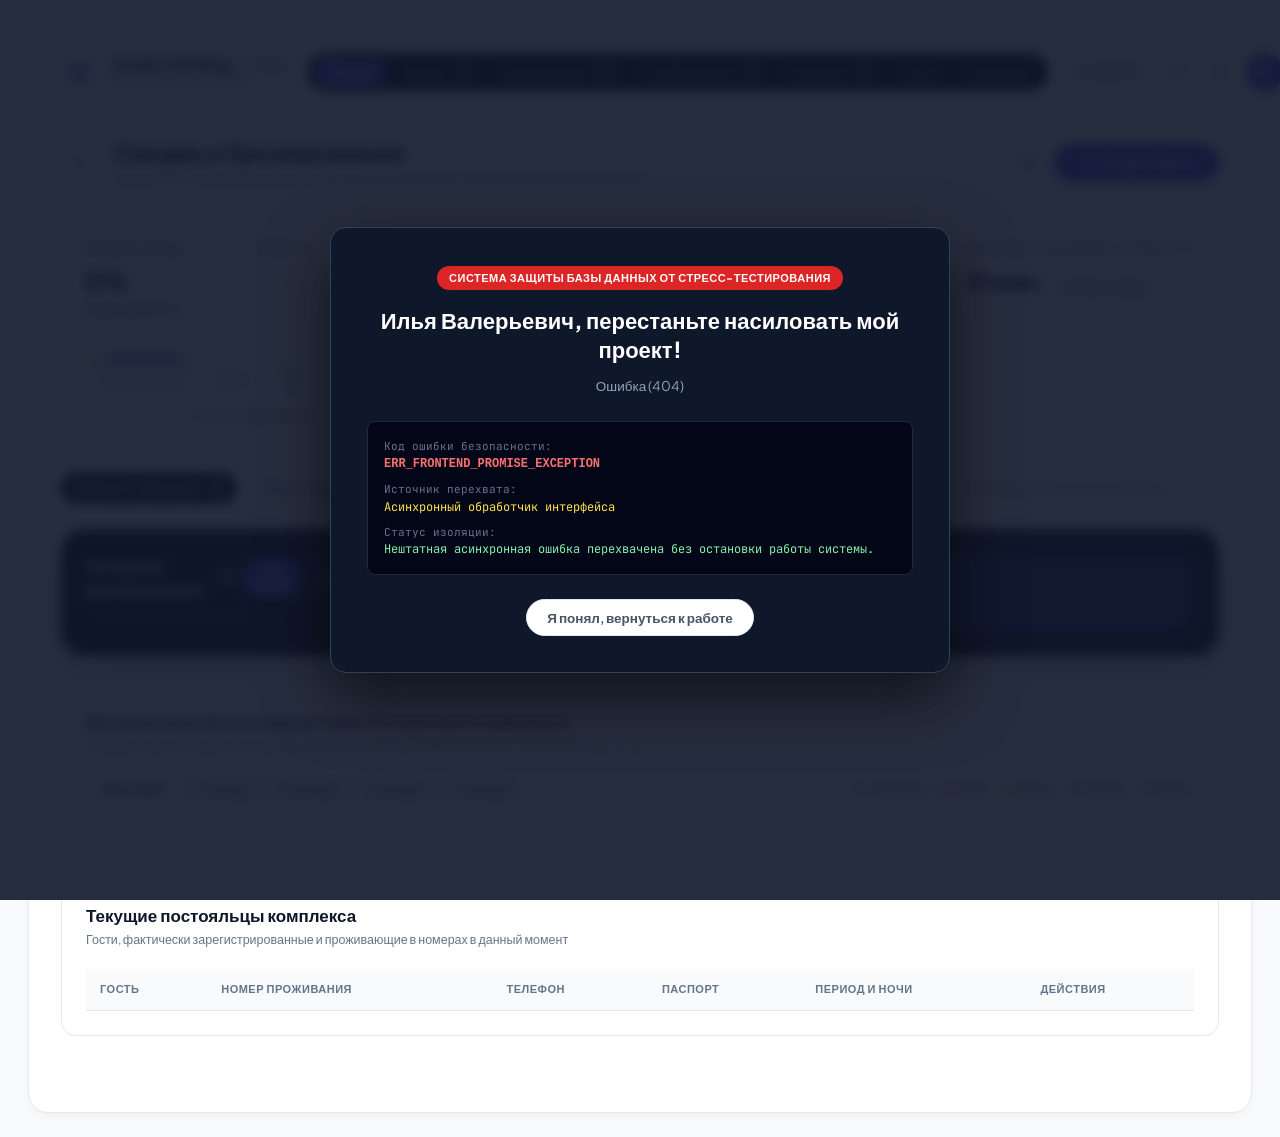
==== commit baacba24: "refactor: clean AI markers and comments, enforce Java dominance via gitattributes, and add comprehen" ====
--- a/hotel-frontend/index.html
+++ b/hotel-frontend/index.html
@@ -11,14 +11,12 @@
 </head>
 <body>
 
-  <!-- ======================================================================
-       МАСТЕР-ХОЛСТ ПРИЛОЖЕНИЯ (ПРЕМИАЛЬНЫЙ АРХИТЕКТУРНЫЙ BENTO СТИЛЬ)
-       ====================================================================== -->
+  
   <div class="app-canvas">
 
-    <!-- ВЕРХНЯЯ АРХИТЕКТУРНАЯ ПАНЕЛЬ (FINNOVA EXACT ADAPTATION) -->
+    
     <header class="navbar">
-      <!-- Бренд гостиничного комплекса: матовый геометрический монограмм без неона -->
+      
       <div class="brand-section">
         <div class="brand-emblem-box" title="Grand Impérial • Hotel Management System">
           <svg class="brand-emblem-svg" width="22" height="22" viewBox="0 0 24 24" fill="none">
@@ -133,9 +131,7 @@
       </div>
     </div>
 
-    <!-- ======================================================================
-         1. ДАШБОРД (СВОДКА И БРОНИРОВАНИЯ)
-         ====================================================================== -->
+    <!-- 1. ДАШБОРД (СВОДКА И БРОНИРОВАНИЯ) -->
     <section id="view-dashboard" class="screen-view active">
       <div id="empty-db-banner" class="empty-db-banner" style="display:none">
         <div>
@@ -150,7 +146,7 @@
         </div>
       </div>
 
-      <!-- 4 BENTO KPI КАРТОЧКИ С РЕАЛЬНЫМИ ДАННЫМИ И ПЕРЕХОДОМ ПО РАЗДЕЛАМ -->
+      
       <div class="bento-metric-grid">
 
         <!-- Карточка 1: Загрузка фонда -> раздел Номера -->
@@ -328,7 +324,7 @@
         </div>
       </div>
 
-      <!-- ФЛАГМАНСКИЙ ДВУХПАНЕЛЬНЫЙ ТЕМНЫЙ КОКПИТ УПРАВЛЕНИЯ БРОНИРОВАНИЯМИ (FINNOVA SIGNATURE) -->
+      
       <div class="cockpit-container">
         <!-- Левая часть: Реестр активных броней и проживающих постояльцев -->
         <div class="cockpit-sidebar">
@@ -371,11 +367,11 @@
         <!-- Панель фильтрации этажей и легенда статусов -->
         <div class="floor-selector-bar">
           <div class="floor-tabs" id="floor-tabs-nav">
-            <button class="floor-tab-btn active" onclick="filterFloorView('all')">Все этажи</button>
-            <button class="floor-tab-btn" onclick="filterFloorView(1)">1-й этаж</button>
-            <button class="floor-tab-btn" onclick="filterFloorView(2)">2-й этаж</button>
-            <button class="floor-tab-btn" onclick="filterFloorView(3)">3-й этаж</button>
-            <button class="floor-tab-btn" onclick="filterFloorView(4)">4-й этаж</button>
+            <button type="button" class="floor-tab-btn active" data-floor="all" onclick="filterFloorView('all')">Все этажи</button>
+            <button type="button" class="floor-tab-btn" data-floor="1" onclick="filterFloorView(1)">1-й этаж</button>
+            <button type="button" class="floor-tab-btn" data-floor="2" onclick="filterFloorView(2)">2-й этаж</button>
+            <button type="button" class="floor-tab-btn" data-floor="3" onclick="filterFloorView(3)">3-й этаж</button>
+            <button type="button" class="floor-tab-btn" data-floor="4" onclick="filterFloorView(4)">4-й этаж</button>
           </div>
 
           <div class="status-legend">
@@ -418,9 +414,7 @@
 
     </section>
 
-    <!-- ======================================================================
-         2. НОМЕРА (НОМЕРНОЙ ФОНД)
-         ====================================================================== -->
+    <!-- 2. НОМЕРА (НОМЕРНОЙ ФОНД) -->
     <section id="view-rooms" class="screen-view">
       <div class="panel">
         <div class="panel-header">
@@ -476,9 +470,7 @@
       </div>
     </section>
 
-    <!-- ======================================================================
-         3. БРОНИРОВАНИЯ
-         ====================================================================== -->
+    <!-- 3. БРОНИРОВАНИЯ -->
     <section id="view-bookings" class="screen-view">
       <div class="panel">
         <div class="panel-header">
@@ -514,9 +506,7 @@
       </div>
     </section>
 
-    <!-- ======================================================================
-         4. СЛУЖБА ПРИЕМА И ГОСТИ
-         ====================================================================== -->
+    <!-- 4. СЛУЖБА ПРИЕМА И ГОСТИ -->
     <section id="view-guests" class="screen-view">
       <div class="panel">
         <div class="panel-header">
@@ -552,9 +542,7 @@
       </div>
     </section>
 
-    <!-- ======================================================================
-         5. ПЕРСОНАЛ
-         ====================================================================== -->
+    <!-- 5. ПЕРСОНАЛ -->
     <section id="view-staff" class="screen-view">
       <div class="panel">
         <div class="panel-header">
@@ -570,13 +558,19 @@
             <span>Добавить сотрудника</span>
           </button>
         </div>
+        <div class="floor-selector-bar" style="margin-bottom:18px">
+          <div class="floor-tabs" id="staff-filter-tabs">
+            <button type="button" class="floor-tab-btn active" onclick="filterStaffView('ALL', this)">Все (<span id="staff-count-all">0</span>)</button>
+            <button type="button" class="floor-tab-btn" onclick="filterStaffView('ACTIVE', this)">На работе (<span id="staff-count-active">0</span>)</button>
+            <button type="button" class="floor-tab-btn" onclick="filterStaffView('OFF', this)">Не на работе (<span id="staff-count-off">0</span>)</button>
+          </div>
+          <div style="font-size:12.5px; color:var(--slate-500)">Нажмите на статус сотрудника или кнопку в карточке, чтобы отметить выход на работу или уход со смены</div>
+        </div>
         <div id="staff-grid" class="staff-grid"></div>
       </div>
     </section>
 
-    <!-- ======================================================================
-         6. ТАРИФЫ И КАССА
-         ====================================================================== -->
+    <!-- 6. ТАРИФЫ И КАССА -->
     <section id="view-tariffs" class="screen-view">
       <div class="panel">
         <div class="panel-header">
@@ -633,9 +627,7 @@
       </div>
     </section>
 
-    <!-- ======================================================================
-         7. АНАЛИТИКА И ОТЧЕТЫ
-         ====================================================================== -->
+    <!-- 7. АНАЛИТИКА И ОТЧЕТЫ -->
     <section id="view-reports" class="screen-view">
       
       <div class="bento-row">
@@ -710,7 +702,7 @@
           <div class="panel-header">
             <div>
               <div class="panel-title">Показатели эффективности персонала</div>
-              <div class="panel-subtitle">Оценки работы и количество завершенных смен</div>
+              <div id="rep-staff-subtitle" class="panel-subtitle">Оценки работы и количество завершенных смен</div>
             </div>
             <button class="btn btn-xs btn-secondary" onclick="navigateTo('staff')">К персоналу &rarr;</button>
           </div>
@@ -721,9 +713,7 @@
 
   </div> <!-- /app-canvas -->
 
-  <!-- ======================================================================
-       МОДАЛЬНЫЕ ОКНА
-       ====================================================================== -->
+  <!-- МОДАЛЬНЫЕ ОКНА -->
 
   <!-- 1. Быстрое заселение гостя в номер (Finnova High-End Modal) -->
   <div id="modal-quick-checkin" class="modal-backdrop">
@@ -1032,6 +1022,13 @@
             <label class="form-label">Дата приема на работу</label>
             <input type="date" id="staff-date" class="form-control">
           </div>
+          <div class="form-group full">
+            <label class="form-label">Текущий статус присутствия</label>
+            <select id="staff-active" class="form-control">
+              <option value="true" selected>На работе (На смене)</option>
+              <option value="false">Не на работе (Выходной)</option>
+            </select>
+          </div>
         </div>
         <div class="modal-footer">
           <button type="button" class="btn btn-secondary" onclick="closeModal('modal-add-staff')">Отмена</button>
@@ -1072,6 +1069,7 @@
         </div>
       </div>
       <div class="modal-footer">
+        <button type="button" id="sch-toggle-btn" class="btn btn-primary" onclick="toggleStaffFromModal()">Переключить статус</button>
         <button type="button" class="btn btn-secondary" onclick="closeModal('modal-staff-shift')">Закрыть</button>
       </div>
     </div>
@@ -1221,6 +1219,18 @@
   <!-- Тосты системных уведомлений -->
   <div id="toast-rack" class="toast-rack"></div>
 
-  <script src="app.js"></script>
+  
+  <script src="js/api.js"></script>
+  <script src="js/security.js"></script>
+  <script src="js/modals.js"></script>
+  <script src="js/navigation.js"></script>
+  <script src="js/dashboard.js"></script>
+  <script src="js/rooms.js"></script>
+  <script src="js/bookings.js"></script>
+  <script src="js/guests.js"></script>
+  <script src="js/staff.js"></script>
+  <script src="js/finance.js"></script>
+  <script src="js/reports.js"></script>
+  <script src="js/main.js"></script>
 </body>
 </html>
--- a/hotel-frontend/style.css
+++ b/hotel-frontend/style.css
@@ -1,14 +1,4 @@
-/* ==========================================================================
-   ИС «Гостиница» — Премиальная система управления номерным фондом
-   Студент: Сигналов Владислав Алексеевич (Группа 3 ИС-3)
-   Руководитель: Самсонов Илья Валерьевич
-   
-   Архитектурный стиль: Architectural Bento & Utilitarian Minimalism
-   - Палитра: Глубокий обсидиановый графит, чистый хлопок, латунь и выдержанный сланец
-   - Полное отсутствие неона, искусственных пересветов и эмодзи
-   - Выверенные пропорции, естественные расстояния и строгая модульная сетка
-   - Полнофункциональный дашборд-кокпит, интерактивные коридоры и надежная защита
-   ========================================================================== */
+/* Стили интерфейса отеля */
 
 :root {
   /* Шрифтовые гарнитуры */
@@ -41,13 +31,13 @@
   --text-muted: #64748b;
   --text-dim: #94a3b8;
 
-  /* Благородная латунь и акценты */
+  
   --brass-dark: #78350f;
   --brass-primary: #92400e;
   --brass-light: #fef3c7;
   --brass-border: #fde68a;
 
-  /* Органические пастельные статусы (Строго без неона) */
+  
   --status-available-bg: #ecfdf5;
   --status-available-text: #065f46;
   --status-available-border: #a7f3d0;
@@ -85,9 +75,7 @@
   --shadow-float: 0 12px 28px -4px rgba(15, 23, 42, 0.08);
 }
 
-/* ==========================================================================
-   БАЗОВЫЙ СБРОС И ТИПОГРАФИКА
-   ========================================================================== */
+/* БАЗОВЫЙ СБРОС И ТИПОГРАФИКА */
 * {
   box-sizing: border-box;
   margin: 0;
@@ -115,9 +103,7 @@
   position: relative;
 }
 
-/* ==========================================================================
-   ВЕРХНЯЯ НАВИГАЦИОННАЯ ПАНЕЛЬ
-   ========================================================================== */
+/* ВЕРХНЯЯ НАВИГАЦИОННАЯ ПАНЕЛЬ */
 .navbar {
   display: flex;
   justify-content: space-between;
@@ -187,9 +173,7 @@
   line-height: 1.2;
 }
 
-/* ==========================================================================
-   ЦЕНТРАЛЬНАЯ КАПСУЛЬНАЯ НАВИГАЦИЯ (FINNOVA EXACT ADAPTATION)
-   ========================================================================== */
+/* ЦЕНТРАЛЬНАЯ КАПСУЛЬНАЯ НАВИГАЦИЯ */
 .nav-capsule {
   display: flex;
   align-items: center;
@@ -318,9 +302,7 @@
   box-shadow: 0 2px 6px rgba(79, 70, 229, 0.25);
 }
 
-/* ==========================================================================
-   ПОДЗАГОЛОВОК СТРАНИЦЫ (FINNOVA SUBHEADER)
-   ========================================================================== */
+/* ПОДЗАГОЛОВОК СТРАНИЦЫ */
 .sub-header-bar {
   display: flex;
   justify-content: space-between;
@@ -399,9 +381,7 @@
   transform: translateY(-1px);
 }
 
-/* ==========================================================================
-   4 BENTO KPI КАРТОЧКИ (FINNOVA EXACT EQUIVALENTS)
-   ========================================================================== */
+/* 4 BENTO KPI КАРТОЧКИ */
 .bento-metric-grid {
   display: grid;
   grid-template-columns: repeat(4, 1fr);
@@ -670,12 +650,8 @@
   background: #1e293b;
 }
 
-/* ==========================================================================
-   СТРОКА РАБОЧИХ ФИЛЬТРОВ И ПОИСКА
-   ========================================================================== */
-/* ==========================================================================
-   СТРОКА РАБОЧИХ ФИЛЬТРОВ И ПОИСКА (FINNOVA FILTER BAR)
-   ========================================================================== */
+/* СТРОКА РАБОЧИХ ФИЛЬТРОВ И ПОИСКА */
+/* СТРОКА РАБОЧИХ ФИЛЬТРОВ И ПОИСКА */
 .filter-toolbar-row {
   display: flex;
   justify-content: space-between;
@@ -834,9 +810,7 @@
   pointer-events: none;
 }
 
-/* ==========================================================================
-   ФЛАГМАНСКИЙ ДВУХПАНЕЛЬНЫЙ ТЕМНЫЙ КОКПИТ (FINNOVA EXACT ADAPTATION)
-   ========================================================================== */
+/* ФЛАГМАНСКИЙ ДВУХПАНЕЛЬНЫЙ ТЕМНЫЙ КОКПИТ */
 .cockpit-container {
   background: #121324;
   border-radius: 24px;
@@ -1228,9 +1202,7 @@
   transform: translateY(-1px);
 }
 
-/* ==========================================================================
-   ИНТЕРАКТИВНЫЙ ПОЭТАЖНЫЙ ПЛАН И ДВЕРИ
-   ========================================================================= */
+/* ИНТЕРАКТИВНЫЙ ПОЭТАЖНЫЙ ПЛАН И ДВЕРИ */
 .floor-plan-panel {
   background: #ffffff;
   border: 1px solid var(--slate-200);
@@ -1253,6 +1225,8 @@
   background: var(--slate-100);
   padding: 4px;
   border-radius: 8px;
+  position: relative;
+  z-index: 2;
 }
 
 .floor-tab-btn {
@@ -1266,6 +1240,15 @@
   border-radius: 6px;
   cursor: pointer;
   transition: all 0.15s;
+}
+
+.floor-tab-btn:focus {
+  outline: none;
+}
+
+.floor-tab-btn:focus-visible {
+  outline: 2px solid var(--indigo-600);
+  outline-offset: 2px;
 }
 
 .floor-tab-btn:hover {
@@ -1493,6 +1476,17 @@
   background: var(--status-repair-bg);
   color: var(--status-repair-text);
   border: 1px solid var(--status-repair-border);
+}
+
+button.door-hanger-card {
+  cursor: pointer;
+  font-family: inherit;
+  transition: transform 0.15s ease, opacity 0.15s ease;
+}
+
+button.door-hanger-card:hover {
+  opacity: 0.85;
+  transform: translateY(-1px);
 }
 
 .door-price-tag {
@@ -1628,9 +1622,7 @@
   gap: 6px;
 }
 
-/* ==========================================================================
-   ПАНЕЛИ, ТАБЛИЦЫ И ФОРМЫ
-   ========================================================================== */
+/* ПАНЕЛИ, ТАБЛИЦЫ И ФОРМЫ */
 .panel {
   background: #ffffff;
   border: 1px solid var(--slate-200);
@@ -1952,9 +1944,7 @@
   gap: 20px;
 }
 
-/* ==========================================================================
-   МОДАЛЬНЫЕ ОКНА
-   ========================================================================== */
+/* МОДАЛЬНЫЕ ОКНА */
 .modal-backdrop {
   position: fixed;
   inset: 0;
@@ -2221,9 +2211,7 @@
   line-height: 1.8;
 }
 
-/* ==========================================================================
-   ЭКРАН ЗАЩИТЫ ОТ СТРЕСС-ТЕСТИРОВАНИЯ (ИЛЬЯ ВАЛЕРЬЕВИЧ)
-   ========================================================================== */
+/* ЭКРАН ЗАЩИТЫ ОТ СТРЕСС-ТЕСТИРОВАНИЯ (ИЛЬЯ ВАЛЕРЬЕВИЧ) */
 .stress-overlay {
   position: fixed;
   inset: 0;
